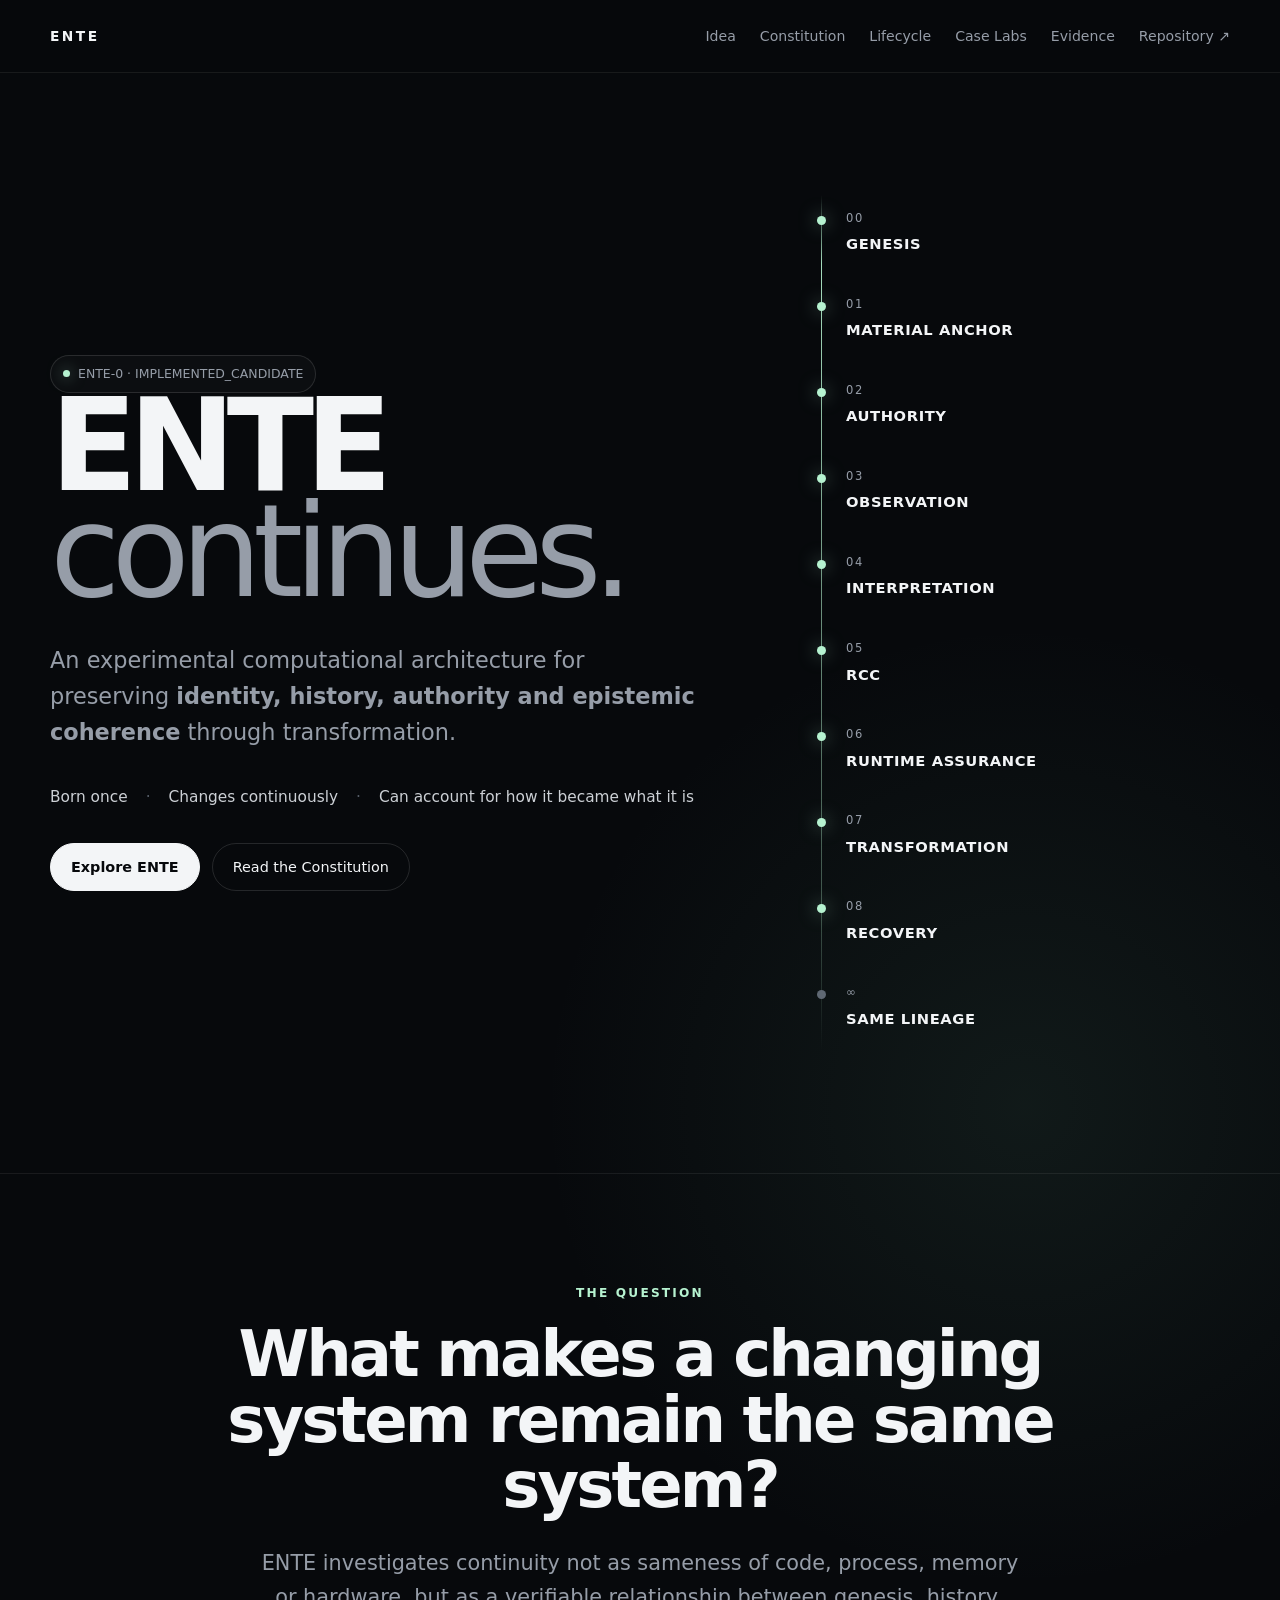
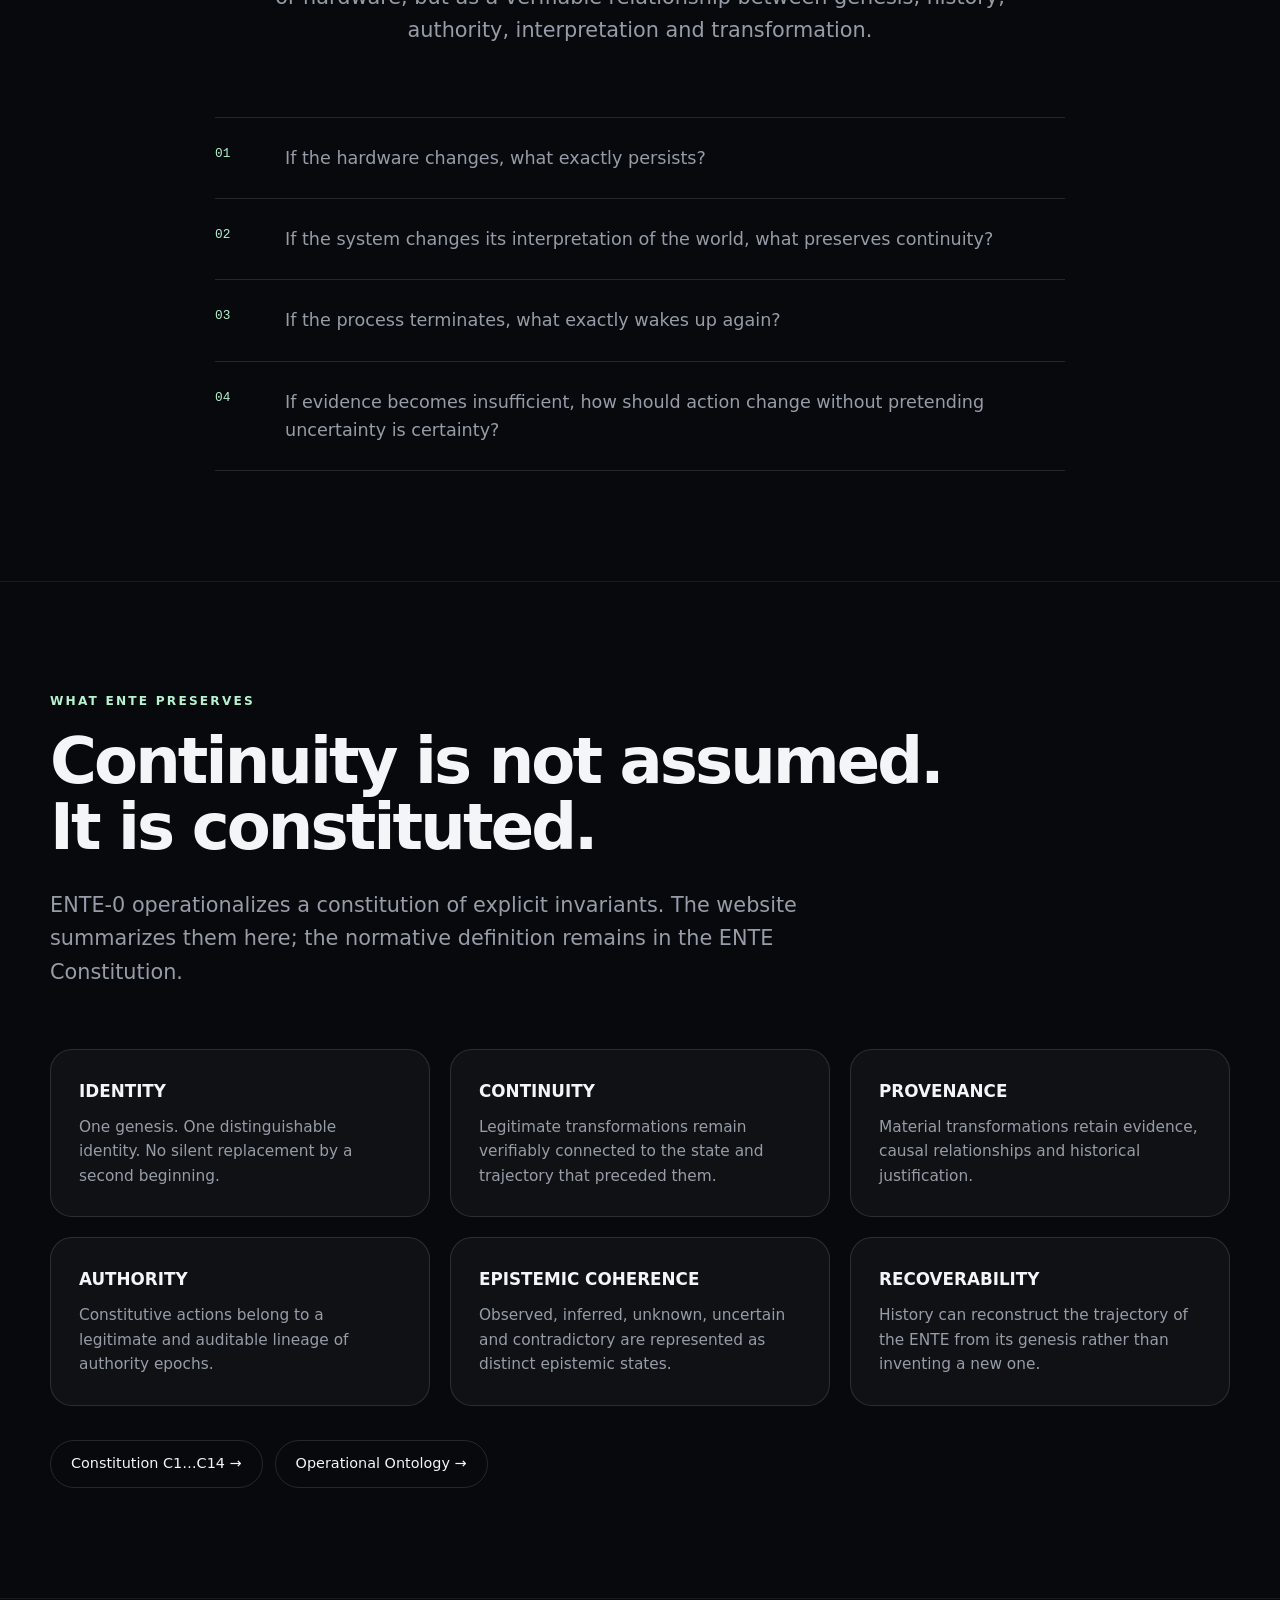
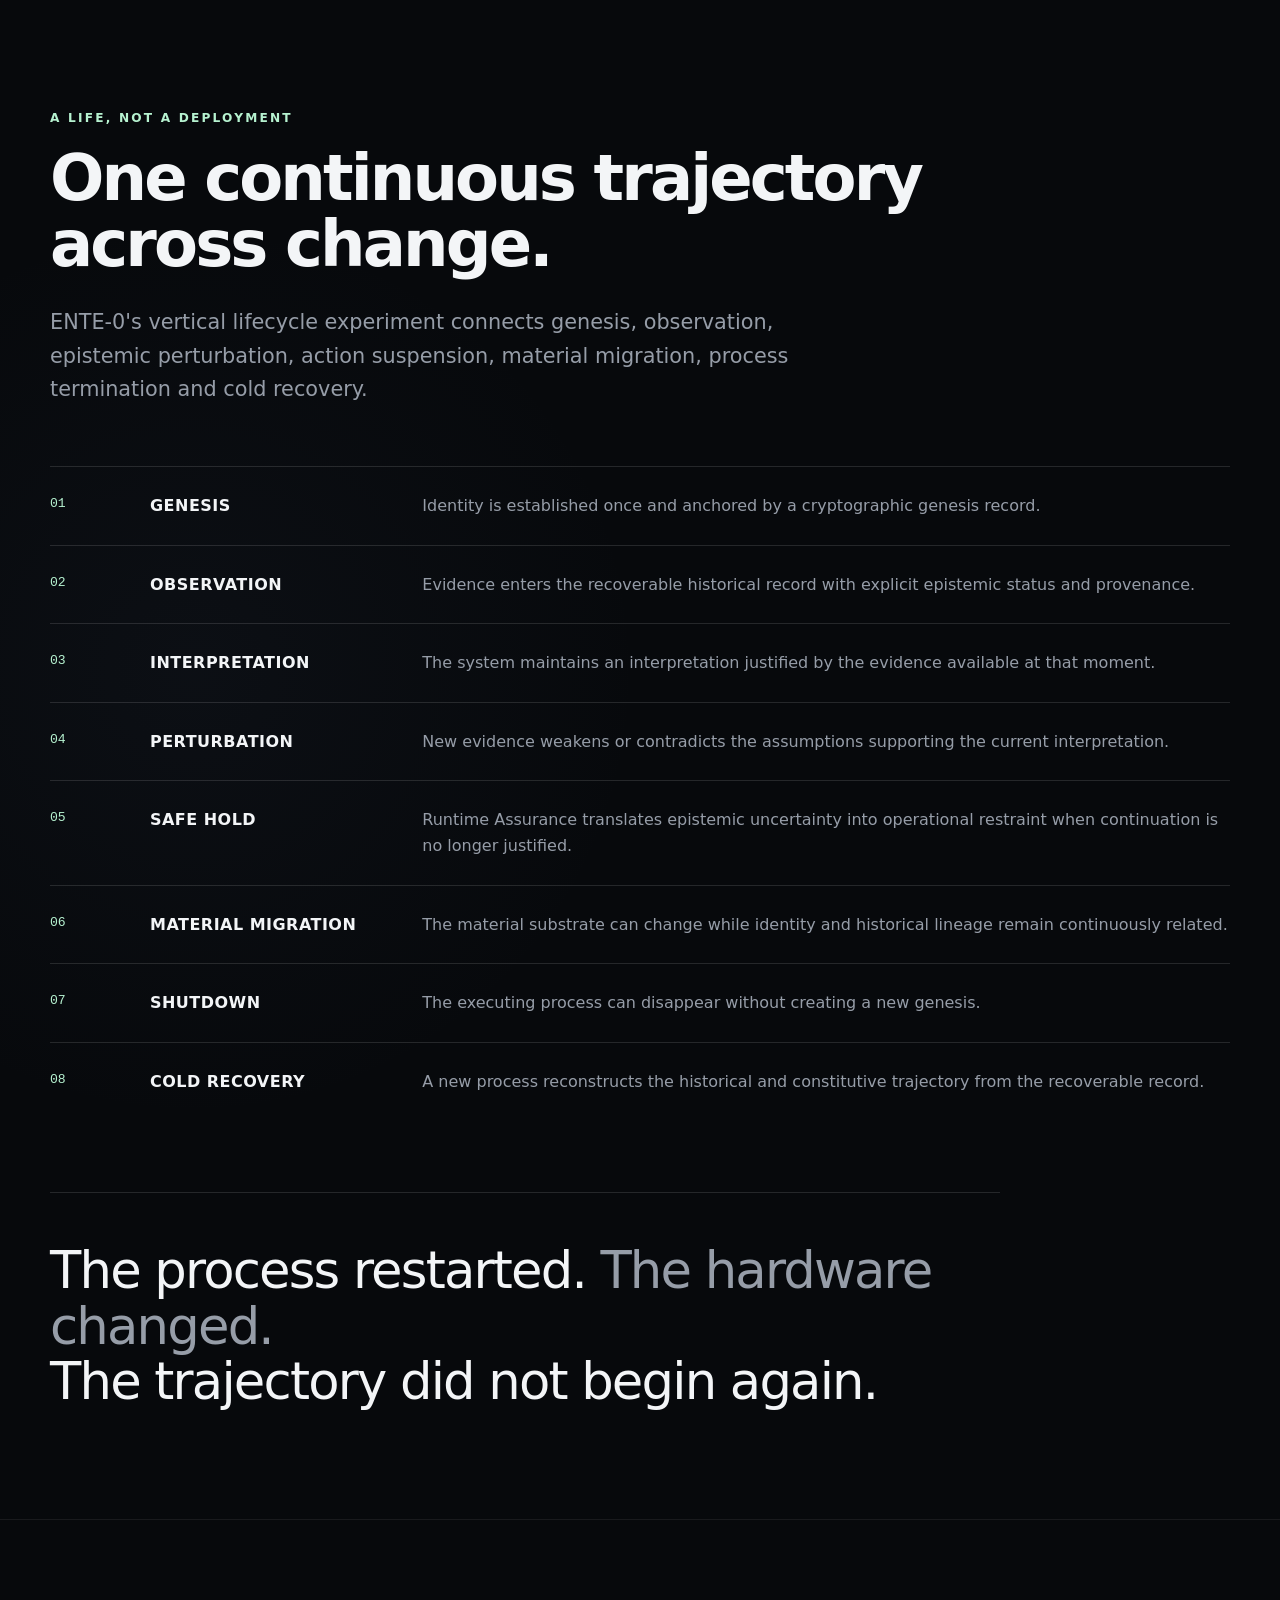
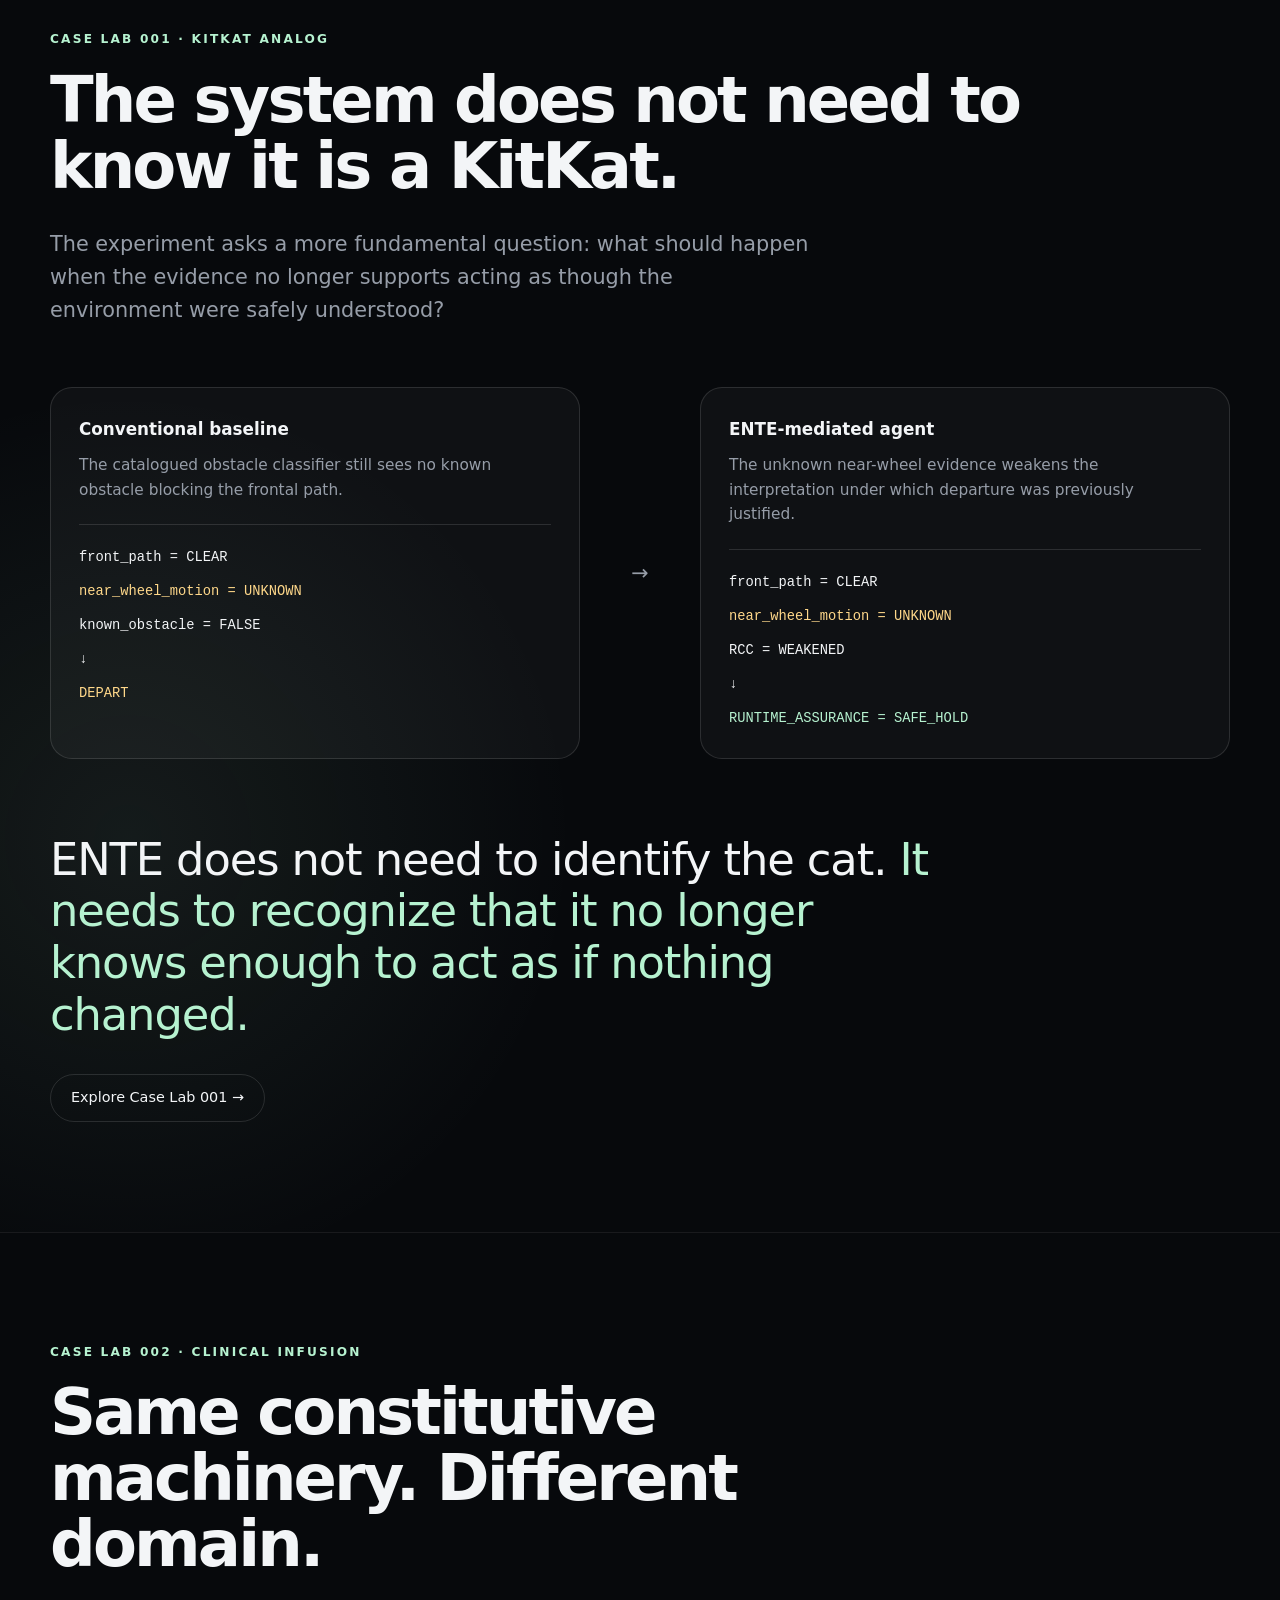
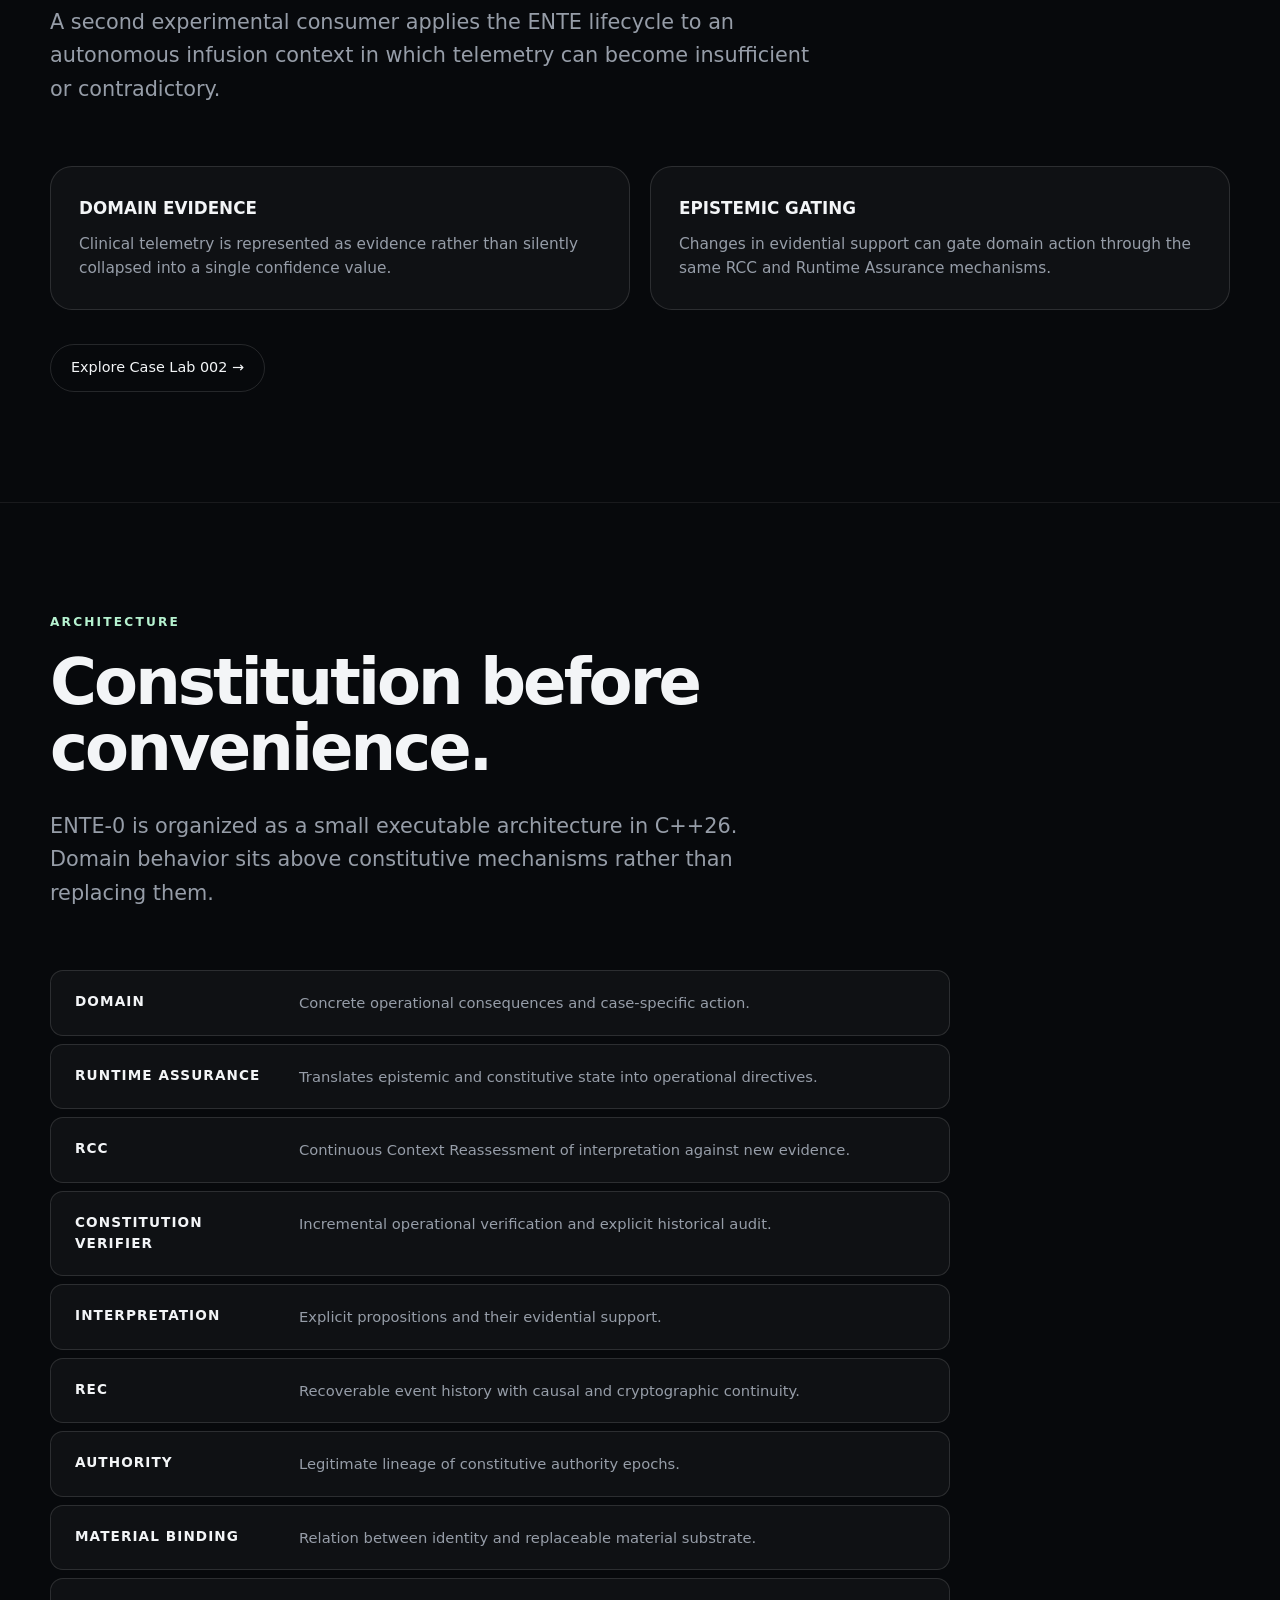
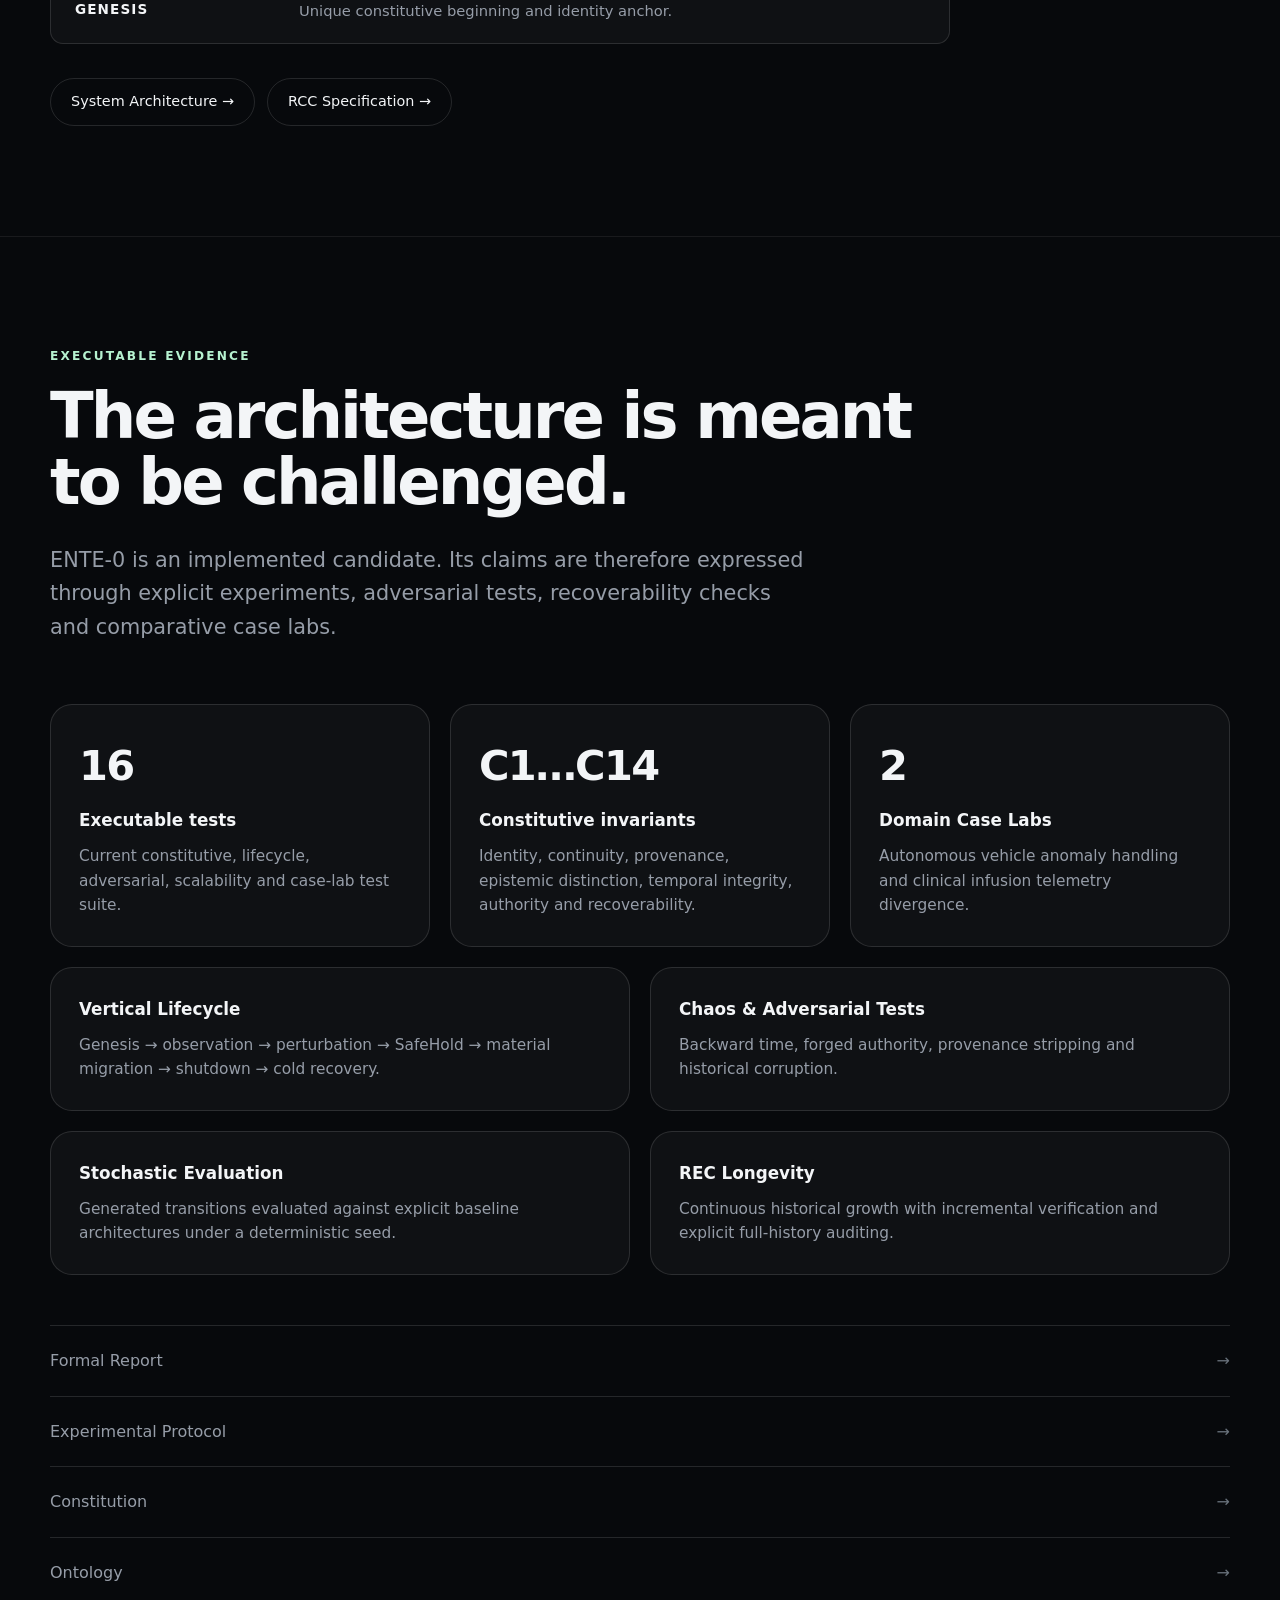
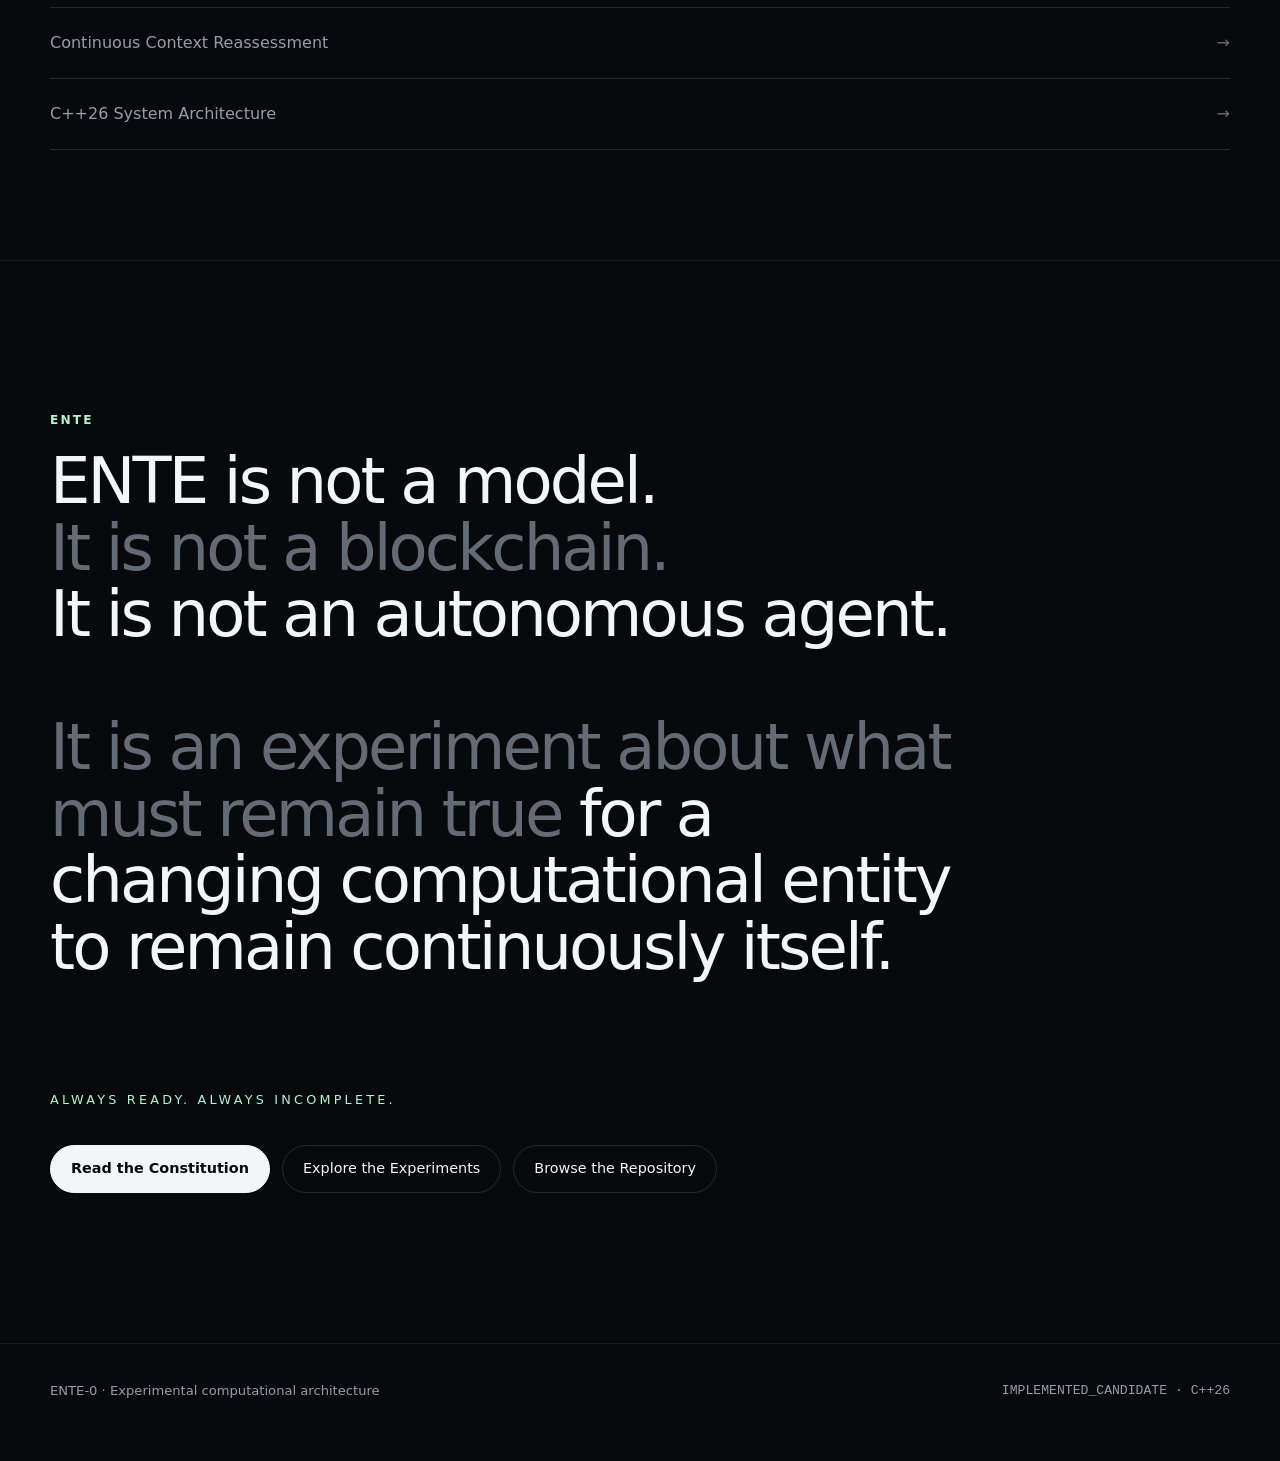
==== docs/index.html @ 8bdd41a6 "docs: add project website page for GitHub Pages deployment in docs/index.html" ====
<!doctype html>
<html lang="en">
<head>
  <meta charset="utf-8" />
  <meta name="viewport" content="width=device-width, initial-scale=1" />

  <title>ENTE — Continuity Through Transformation</title>

  <meta
    name="description"
    content="ENTE is an experimental computational architecture for preserving identity, history, authority and epistemic coherence through change."
  />

  <style>
    :root {
      --bg: #07090c;
      --bg-soft: #0d1117;
      --panel: rgba(255,255,255,.035);
      --panel-strong: rgba(255,255,255,.055);

      --text: #f3f5f7;
      --muted: #969da8;
      --line: rgba(255,255,255,.12);
      --line-soft: rgba(255,255,255,.07);

      --accent: #b6f2d0;
      --accent-soft: rgba(182,242,208,.12);
      --warning: #ffd88a;

      --max: 1180px;
      --radius: 22px;
    }

    * {
      box-sizing: border-box;
    }

    html {
      scroll-behavior: smooth;
    }

    body {
      margin: 0;
      color: var(--text);
      background:
        radial-gradient(circle at 80% 10%, rgba(87, 145, 120, .12), transparent 30rem),
        radial-gradient(circle at 15% 35%, rgba(70, 87, 120, .08), transparent 28rem),
        var(--bg);
      font-family:
        Inter,
        ui-sans-serif,
        system-ui,
        -apple-system,
        BlinkMacSystemFont,
        "Segoe UI",
        sans-serif;
      line-height: 1.6;
    }

    a {
      color: inherit;
      text-decoration: none;
    }

    code,
    .mono {
      font-family:
        "SFMono-Regular",
        Consolas,
        "Liberation Mono",
        monospace;
    }

    .shell {
      width: min(calc(100% - 40px), var(--max));
      margin-inline: auto;
    }

    /* ---------------------------------------------------------
       Navigation
       --------------------------------------------------------- */

    nav {
      position: sticky;
      top: 0;
      z-index: 100;
      backdrop-filter: blur(18px);
      background: rgba(7,9,12,.72);
      border-bottom: 1px solid var(--line-soft);
    }

    .nav-inner {
      min-height: 72px;
      display: flex;
      align-items: center;
      justify-content: space-between;
      gap: 24px;
    }

    .brand {
      font-weight: 800;
      letter-spacing: .18em;
      font-size: .86rem;
    }

    .nav-links {
      display: flex;
      align-items: center;
      gap: 24px;
      font-size: .88rem;
      color: var(--muted);
    }

    .nav-links a:hover {
      color: var(--text);
    }

    /* ---------------------------------------------------------
       Shared
       --------------------------------------------------------- */

    section {
      padding: 110px 0;
      border-bottom: 1px solid var(--line-soft);
    }

    .eyebrow {
      font-size: .76rem;
      letter-spacing: .18em;
      text-transform: uppercase;
      color: var(--accent);
      margin-bottom: 18px;
      font-weight: 700;
    }

    h1,
    h2,
    h3,
    p {
      margin-top: 0;
    }

    h2 {
      max-width: 900px;
      font-size: clamp(2rem, 5vw, 4.6rem);
      line-height: 1.03;
      letter-spacing: -.045em;
      margin-bottom: 28px;
    }

    .lead {
      max-width: 760px;
      color: var(--muted);
      font-size: clamp(1.05rem, 2vw, 1.3rem);
    }

    .grid {
      display: grid;
      gap: 20px;
    }

    .grid-2 {
      grid-template-columns: repeat(2, minmax(0, 1fr));
    }

    .grid-3 {
      grid-template-columns: repeat(3, minmax(0, 1fr));
    }

    .card {
      background: var(--panel);
      border: 1px solid var(--line);
      border-radius: var(--radius);
      padding: 28px;
      transition:
        transform .22s ease,
        background .22s ease,
        border-color .22s ease;
    }

    .card:hover {
      transform: translateY(-3px);
      background: var(--panel-strong);
      border-color: rgba(182,242,208,.24);
    }

    .card h3 {
      margin-bottom: 10px;
      font-size: 1.05rem;
    }

    .card p {
      margin-bottom: 0;
      color: var(--muted);
      font-size: .96rem;
    }

    .tag {
      display: inline-flex;
      align-items: center;
      gap: 8px;
      border: 1px solid var(--line);
      background: rgba(255,255,255,.025);
      border-radius: 999px;
      padding: 8px 12px;
      color: var(--muted);
      font-size: .78rem;
    }

    .tag::before {
      content: "";
      width: 7px;
      height: 7px;
      border-radius: 50%;
      background: var(--accent);
      box-shadow: 0 0 15px rgba(182,242,208,.6);
    }

    .button-row {
      display: flex;
      flex-wrap: wrap;
      gap: 12px;
      margin-top: 34px;
    }

    .button {
      display: inline-flex;
      align-items: center;
      justify-content: center;
      min-height: 48px;
      padding: 0 20px;
      border-radius: 999px;
      border: 1px solid var(--line);
      font-size: .9rem;
      transition: .2s ease;
    }

    .button.primary {
      background: var(--text);
      color: var(--bg);
      border-color: var(--text);
      font-weight: 700;
    }

    .button:hover {
      transform: translateY(-2px);
      border-color: rgba(182,242,208,.5);
    }

    /* ---------------------------------------------------------
       Hero
       --------------------------------------------------------- */

    .hero {
      min-height: calc(100vh - 72px);
      display: flex;
      align-items: center;
      padding: 90px 0;
      position: relative;
      overflow: hidden;
    }

    .hero-grid {
      display: grid;
      grid-template-columns: minmax(0, 1.2fr) minmax(310px, .8fr);
      gap: 80px;
      align-items: center;
    }

    .hero h1 {
      font-size: clamp(4rem, 10vw, 8rem);
      line-height: .83;
      letter-spacing: -.07em;
      margin-bottom: 38px;
    }

    .hero h1 span {
      display: block;
    }

    .hero h1 .sub {
      color: var(--muted);
      font-weight: 400;
    }

    .hero-copy {
      max-width: 720px;
      color: var(--muted);
      font-size: clamp(1.1rem, 2vw, 1.4rem);
    }

    .hero-manifesto {
      margin-top: 34px;
      display: flex;
      flex-wrap: wrap;
      gap: 9px 18px;
      color: #ccd0d5;
      font-size: .96rem;
    }

    .hero-manifesto span + span::before {
      content: "·";
      margin-right: 18px;
      color: #555d68;
    }

    /* ---------------------------------------------------------
       Lineage visual
       --------------------------------------------------------- */

    .lineage {
      position: relative;
      padding: 30px 20px 30px 56px;
      min-height: 500px;
    }

    .lineage::before {
      content: "";
      position: absolute;
      left: 31px;
      top: 32px;
      bottom: 32px;
      width: 1px;
      background:
        linear-gradient(
          to bottom,
          transparent,
          rgba(182,242,208,.9) 8%,
          rgba(182,242,208,.28) 85%,
          transparent
        );
    }

    .node {
      position: relative;
      padding: 16px 0 22px;
    }

    .node::before {
      content: "";
      position: absolute;
      width: 9px;
      height: 9px;
      border-radius: 50%;
      left: -29px;
      top: 23px;
      background: var(--accent);
      box-shadow: 0 0 18px rgba(182,242,208,.55);
    }

    .node small {
      display: block;
      color: var(--muted);
      font-size: .72rem;
      letter-spacing: .15em;
      margin-bottom: 4px;
    }

    .node strong {
      font-size: .92rem;
      letter-spacing: .04em;
    }

    .node.dim::before {
      background: #5f6873;
      box-shadow: none;
    }

    /* ---------------------------------------------------------
       Core question
       --------------------------------------------------------- */

    .question {
      text-align: center;
    }

    .question h2 {
      margin-inline: auto;
      max-width: 980px;
    }

    .questions {
      max-width: 850px;
      margin: 70px auto 0;
      display: grid;
      gap: 0;
      text-align: left;
      border-top: 1px solid var(--line);
    }

    .question-row {
      padding: 26px 0;
      display: grid;
      grid-template-columns: 50px 1fr;
      gap: 20px;
      border-bottom: 1px solid var(--line);
      color: var(--muted);
      font-size: 1.1rem;
    }

    .question-row .number {
      color: var(--accent);
      font-family: monospace;
      font-size: .8rem;
    }

    /* ---------------------------------------------------------
       Life
       --------------------------------------------------------- */

    .life {
      margin-top: 60px;
      position: relative;
    }

    .life-item {
      display: grid;
      grid-template-columns: 70px minmax(170px, .3fr) 1fr;
      gap: 30px;
      padding: 26px 0;
      border-top: 1px solid var(--line);
      align-items: start;
    }

    .life-number {
      color: var(--accent);
      font-family: monospace;
      font-size: .82rem;
    }

    .life-name {
      font-weight: 750;
      letter-spacing: .03em;
    }

    .life-description {
      color: var(--muted);
    }

    .statement {
      margin-top: 72px;
      padding-top: 50px;
      border-top: 1px solid var(--line);
      font-size: clamp(1.7rem, 4vw, 3.6rem);
      line-height: 1.08;
      letter-spacing: -.035em;
      max-width: 950px;
    }

    .statement .muted {
      color: var(--muted);
    }

    /* ---------------------------------------------------------
       KitKat
       --------------------------------------------------------- */

    .kitkat {
      background:
        radial-gradient(circle at 10% 70%, rgba(182,242,208,.08), transparent 28rem);
    }

    .kitkat h2 {
      max-width: 1050px;
    }

    .compare {
      margin-top: 60px;
      display: grid;
      grid-template-columns: 1fr 80px 1fr;
      gap: 20px;
      align-items: stretch;
    }

    .compare-arrow {
      align-self: center;
      text-align: center;
      color: var(--muted);
      font-size: 1.3rem;
    }

    .trace {
      margin-top: 22px;
      padding-top: 22px;
      border-top: 1px solid var(--line);
      display: grid;
      gap: 12px;
      font-family: monospace;
      font-size: .86rem;
    }

    .trace .good {
      color: var(--accent);
    }

    .trace .warn {
      color: var(--warning);
    }

    .kitkat-quote {
      margin: 75px 0 0;
      max-width: 900px;
      font-size: clamp(1.5rem, 3.5vw, 3rem);
      line-height: 1.15;
      letter-spacing: -.025em;
    }

    .kitkat-quote span {
      color: var(--accent);
    }

    /* ---------------------------------------------------------
       Architecture
       --------------------------------------------------------- */

    .architecture {
      margin-top: 60px;
      display: grid;
      gap: 8px;
      max-width: 900px;
    }

    .layer {
      display: grid;
      grid-template-columns: 200px 1fr;
      gap: 24px;
      padding: 20px 24px;
      border: 1px solid var(--line);
      background: var(--panel);
      border-radius: 13px;
    }

    .layer strong {
      font-size: .85rem;
      letter-spacing: .08em;
    }

    .layer span {
      color: var(--muted);
      font-size: .92rem;
    }

    /* ---------------------------------------------------------
       Evidence
       --------------------------------------------------------- */

    .evidence-number {
      font-size: 2.6rem;
      letter-spacing: -.04em;
      margin-bottom: 8px;
      font-weight: 650;
    }

    .doc-list {
      margin-top: 50px;
      border-top: 1px solid var(--line);
    }

    .doc-link {
      padding: 22px 0;
      border-bottom: 1px solid var(--line);
      display: flex;
      justify-content: space-between;
      gap: 25px;
      color: var(--muted);
    }

    .doc-link:hover {
      color: var(--text);
    }

    .doc-link span:last-child {
      color: #68717b;
    }

    /* ---------------------------------------------------------
       Manifesto
       --------------------------------------------------------- */

    .manifesto {
      padding: 150px 0;
    }

    .manifesto-copy {
      max-width: 920px;
      font-size: clamp(2rem, 5vw, 4.8rem);
      line-height: 1.04;
      letter-spacing: -.045em;
    }

    .manifesto-copy .muted {
      color: #646b75;
    }

    .motto {
      margin-top: 110px;
      color: var(--accent);
      font-size: .8rem;
      text-transform: uppercase;
      letter-spacing: .25em;
    }

    footer {
      padding: 36px 0 60px;
      color: var(--muted);
      font-size: .82rem;
    }

    .footer-inner {
      display: flex;
      justify-content: space-between;
      gap: 30px;
      flex-wrap: wrap;
    }

    /* ---------------------------------------------------------
       Reveal
       --------------------------------------------------------- */

    .reveal {
      opacity: 0;
      transform: translateY(14px);
      transition:
        opacity .7s ease,
        transform .7s ease;
    }

    .reveal.visible {
      opacity: 1;
      transform: none;
    }

    /* ---------------------------------------------------------
       Responsive
       --------------------------------------------------------- */

    @media (max-width: 900px) {
      .hero {
        min-height: auto;
      }

      .hero-grid,
      .grid-3,
      .grid-2 {
        grid-template-columns: 1fr;
      }

      .lineage {
        min-height: auto;
        margin-top: 20px;
      }

      .compare {
        grid-template-columns: 1fr;
      }

      .compare-arrow {
        transform: rotate(90deg);
        padding: 6px;
      }

      .life-item {
        grid-template-columns: 50px 1fr;
      }

      .life-description {
        grid-column: 2;
      }

      .layer {
        grid-template-columns: 1fr;
        gap: 6px;
      }
    }

    @media (max-width: 700px) {
      .nav-links a:not(.keep-mobile) {
        display: none;
      }

      section {
        padding: 80px 0;
      }

      .hero {
        padding-top: 70px;
      }

      .hero h1 {
        font-size: clamp(4rem, 22vw, 7rem);
      }

      .question-row {
        grid-template-columns: 34px 1fr;
      }
    }
  </style>
</head>

<body>

  <!-- =======================================================
       NAVIGATION
       ======================================================= -->

  <nav>
    <div class="shell nav-inner">
      <a href="#top" class="brand">ENTE</a>

      <div class="nav-links">
        <a href="#idea">Idea</a>
        <a href="#constitution">Constitution</a>
        <a href="#life">Lifecycle</a>
        <a href="#caselab">Case Labs</a>
        <a href="#evidence">Evidence</a>

        <a class="keep-mobile" href="https://github.com/jpereiratrindade/Ente">Repository ↗</a>
      </div>
    </div>
  </nav>


  <main id="top">

    <!-- =====================================================
         HERO
         ===================================================== -->

    <section class="hero">
      <div class="shell hero-grid">

        <div>
          <div class="tag reveal">
            ENTE-0 · IMPLEMENTED_CANDIDATE
          </div>

          <h1 class="reveal">
            <span>ENTE</span>
            <span class="sub">continues.</span>
          </h1>

          <p class="hero-copy reveal">
            An experimental computational architecture for preserving
            <strong>identity, history, authority and epistemic coherence</strong>
            through transformation.
          </p>

          <div class="hero-manifesto reveal">
            <span>Born once</span>
            <span>Changes continuously</span>
            <span>Can account for how it became what it is</span>
          </div>

          <div class="button-row reveal">
            <a class="button primary" href="#idea">
              Explore ENTE
            </a>

            <a class="button" href="ENTE-CONSTITUTION-001-v0.6.0.md">
              Read the Constitution
            </a>
          </div>
        </div>

        <div class="lineage reveal" aria-label="ENTE lifecycle">
          <div class="node">
            <small>00</small>
            <strong>GENESIS</strong>
          </div>

          <div class="node">
            <small>01</small>
            <strong>MATERIAL ANCHOR</strong>
          </div>

          <div class="node">
            <small>02</small>
            <strong>AUTHORITY</strong>
          </div>

          <div class="node">
            <small>03</small>
            <strong>OBSERVATION</strong>
          </div>

          <div class="node">
            <small>04</small>
            <strong>INTERPRETATION</strong>
          </div>

          <div class="node">
            <small>05</small>
            <strong>RCC</strong>
          </div>

          <div class="node">
            <small>06</small>
            <strong>RUNTIME ASSURANCE</strong>
          </div>

          <div class="node">
            <small>07</small>
            <strong>TRANSFORMATION</strong>
          </div>

          <div class="node">
            <small>08</small>
            <strong>RECOVERY</strong>
          </div>

          <div class="node dim">
            <small>∞</small>
            <strong>SAME LINEAGE</strong>
          </div>
        </div>

      </div>
    </section>


    <!-- =====================================================
         CENTRAL QUESTION
         ===================================================== -->

    <section id="idea" class="question">
      <div class="shell">

        <div class="eyebrow reveal">The question</div>

        <h2 class="reveal">
          What makes a changing system remain the same system?
        </h2>

        <p class="lead reveal" style="margin-inline:auto">
          ENTE investigates continuity not as sameness of code, process,
          memory or hardware, but as a verifiable relationship between
          genesis, history, authority, interpretation and transformation.
        </p>

        <div class="questions">

          <div class="question-row reveal">
            <div class="number">01</div>
            <div>
              If the hardware changes, what exactly persists?
            </div>
          </div>

          <div class="question-row reveal">
            <div class="number">02</div>
            <div>
              If the system changes its interpretation of the world,
              what preserves continuity?
            </div>
          </div>

          <div class="question-row reveal">
            <div class="number">03</div>
            <div>
              If the process terminates, what exactly wakes up again?
            </div>
          </div>

          <div class="question-row reveal">
            <div class="number">04</div>
            <div>
              If evidence becomes insufficient, how should action change
              without pretending uncertainty is certainty?
            </div>
          </div>

        </div>

      </div>
    </section>


    <!-- =====================================================
         CONSTITUTION
         ===================================================== -->

    <section id="constitution">
      <div class="shell">

        <div class="eyebrow reveal">What ENTE preserves</div>

        <h2 class="reveal">
          Continuity is not assumed.
          It is constituted.
        </h2>

        <p class="lead reveal">
          ENTE-0 operationalizes a constitution of explicit invariants.
          The website summarizes them here; the normative definition
          remains in the ENTE Constitution.
        </p>

        <div class="grid grid-3" style="margin-top:60px">

          <div class="card reveal">
            <h3>IDENTITY</h3>
            <p>
              One genesis. One distinguishable identity.
              No silent replacement by a second beginning.
            </p>
          </div>

          <div class="card reveal">
            <h3>CONTINUITY</h3>
            <p>
              Legitimate transformations remain verifiably connected
              to the state and trajectory that preceded them.
            </p>
          </div>

          <div class="card reveal">
            <h3>PROVENANCE</h3>
            <p>
              Material transformations retain evidence,
              causal relationships and historical justification.
            </p>
          </div>

          <div class="card reveal">
            <h3>AUTHORITY</h3>
            <p>
              Constitutive actions belong to a legitimate and
              auditable lineage of authority epochs.
            </p>
          </div>

          <div class="card reveal">
            <h3>EPISTEMIC COHERENCE</h3>
            <p>
              Observed, inferred, unknown, uncertain and contradictory
              are represented as distinct epistemic states.
            </p>
          </div>

          <div class="card reveal">
            <h3>RECOVERABILITY</h3>
            <p>
              History can reconstruct the trajectory of the ENTE
              from its genesis rather than inventing a new one.
            </p>
          </div>

        </div>

        <div class="button-row reveal">
          <a class="button" href="ENTE-CONSTITUTION-001-v0.6.0.md">
            Constitution C1…C14 →
          </a>

          <a class="button" href="ENTE-ONTOLOGY-001-v0.1.0.md">
            Operational Ontology →
          </a>
        </div>

      </div>
    </section>


    <!-- =====================================================
         LIFE
         ===================================================== -->

    <section id="life">
      <div class="shell">

        <div class="eyebrow reveal">A life, not a deployment</div>

        <h2 class="reveal">
          One continuous trajectory across change.
        </h2>

        <p class="lead reveal">
          ENTE-0's vertical lifecycle experiment connects genesis,
          observation, epistemic perturbation, action suspension,
          material migration, process termination and cold recovery.
        </p>

        <div class="life">

          <div class="life-item reveal">
            <div class="life-number">01</div>
            <div class="life-name">GENESIS</div>
            <div class="life-description">
              Identity is established once and anchored by a cryptographic
              genesis record.
            </div>
          </div>

          <div class="life-item reveal">
            <div class="life-number">02</div>
            <div class="life-name">OBSERVATION</div>
            <div class="life-description">
              Evidence enters the recoverable historical record with
              explicit epistemic status and provenance.
            </div>
          </div>

          <div class="life-item reveal">
            <div class="life-number">03</div>
            <div class="life-name">INTERPRETATION</div>
            <div class="life-description">
              The system maintains an interpretation justified by
              the evidence available at that moment.
            </div>
          </div>

          <div class="life-item reveal">
            <div class="life-number">04</div>
            <div class="life-name">PERTURBATION</div>
            <div class="life-description">
              New evidence weakens or contradicts the assumptions
              supporting the current interpretation.
            </div>
          </div>

          <div class="life-item reveal">
            <div class="life-number">05</div>
            <div class="life-name">SAFE HOLD</div>
            <div class="life-description">
              Runtime Assurance translates epistemic uncertainty into
              operational restraint when continuation is no longer justified.
            </div>
          </div>

          <div class="life-item reveal">
            <div class="life-number">06</div>
            <div class="life-name">MATERIAL MIGRATION</div>
            <div class="life-description">
              The material substrate can change while identity and
              historical lineage remain continuously related.
            </div>
          </div>

          <div class="life-item reveal">
            <div class="life-number">07</div>
            <div class="life-name">SHUTDOWN</div>
            <div class="life-description">
              The executing process can disappear without creating
              a new genesis.
            </div>
          </div>

          <div class="life-item reveal">
            <div class="life-number">08</div>
            <div class="life-name">COLD RECOVERY</div>
            <div class="life-description">
              A new process reconstructs the historical and constitutive
              trajectory from the recoverable record.
            </div>
          </div>

        </div>

        <div class="statement reveal">
          The process restarted.
          <span class="muted">The hardware changed.</span><br />
          The trajectory did not begin again.
        </div>

      </div>
    </section>


    <!-- =====================================================
         KITKAT
         ===================================================== -->

    <section id="caselab" class="kitkat">
      <div class="shell">

        <div class="eyebrow reveal">Case Lab 001 · KitKat analog</div>

        <h2 class="reveal">
          The system does not need to know it is a KitKat.
        </h2>

        <p class="lead reveal">
          The experiment asks a more fundamental question:
          what should happen when the evidence no longer supports
          acting as though the environment were safely understood?
        </p>

        <div class="compare">

          <div class="card reveal">
            <h3>Conventional baseline</h3>

            <p>
              The catalogued obstacle classifier still sees no known
              obstacle blocking the frontal path.
            </p>

            <div class="trace">
              <div>front_path = CLEAR</div>
              <div class="warn">near_wheel_motion = UNKNOWN</div>
              <div>known_obstacle = FALSE</div>
              <div>↓</div>
              <div class="warn">DEPART</div>
            </div>
          </div>

          <div class="compare-arrow reveal">→</div>

          <div class="card reveal">
            <h3>ENTE-mediated agent</h3>

            <p>
              The unknown near-wheel evidence weakens the interpretation
              under which departure was previously justified.
            </p>

            <div class="trace">
              <div>front_path = CLEAR</div>
              <div class="warn">near_wheel_motion = UNKNOWN</div>
              <div>RCC = WEAKENED</div>
              <div>↓</div>
              <div class="good">RUNTIME_ASSURANCE = SAFE_HOLD</div>
            </div>
          </div>

        </div>

        <p class="kitkat-quote reveal">
          ENTE does not need to identify the cat.
          <span>
            It needs to recognize that it no longer knows enough
            to act as if nothing changed.
          </span>
        </p>

        <div class="button-row reveal">
          <a class="button" href="ENTE-CASELAB-001-v0.1.0.md">
            Explore Case Lab 001 →
          </a>
        </div>

      </div>
    </section>


    <!-- =====================================================
         SECOND DOMAIN
         ===================================================== -->

    <section>
      <div class="shell">

        <div class="eyebrow reveal">Case Lab 002 · Clinical infusion</div>

        <h2 class="reveal">
          Same constitutive machinery.
          Different domain.
        </h2>

        <p class="lead reveal">
          A second experimental consumer applies the ENTE lifecycle
          to an autonomous infusion context in which telemetry can
          become insufficient or contradictory.
        </p>

        <div class="grid grid-2" style="margin-top:60px">

          <div class="card reveal">
            <h3>DOMAIN EVIDENCE</h3>
            <p>
              Clinical telemetry is represented as evidence rather than
              silently collapsed into a single confidence value.
            </p>
          </div>

          <div class="card reveal">
            <h3>EPISTEMIC GATING</h3>
            <p>
              Changes in evidential support can gate domain action through
              the same RCC and Runtime Assurance mechanisms.
            </p>
          </div>

        </div>

        <div class="button-row reveal">
          <a class="button" href="ENTE-CASELAB-002-v0.1.0.md">
            Explore Case Lab 002 →
          </a>
        </div>

      </div>
    </section>


    <!-- =====================================================
         ARCHITECTURE
         ===================================================== -->

    <section id="architecture">
      <div class="shell">

        <div class="eyebrow reveal">Architecture</div>

        <h2 class="reveal">
          Constitution before convenience.
        </h2>

        <p class="lead reveal">
          ENTE-0 is organized as a small executable architecture in C++26.
          Domain behavior sits above constitutive mechanisms rather than
          replacing them.
        </p>

        <div class="architecture">

          <div class="layer reveal">
            <strong>DOMAIN</strong>
            <span>
              Concrete operational consequences and case-specific action.
            </span>
          </div>

          <div class="layer reveal">
            <strong>RUNTIME ASSURANCE</strong>
            <span>
              Translates epistemic and constitutive state into operational directives.
            </span>
          </div>

          <div class="layer reveal">
            <strong>RCC</strong>
            <span>
              Continuous Context Reassessment of interpretation against new evidence.
            </span>
          </div>

          <div class="layer reveal">
            <strong>CONSTITUTION VERIFIER</strong>
            <span>
              Incremental operational verification and explicit historical audit.
            </span>
          </div>

          <div class="layer reveal">
            <strong>INTERPRETATION</strong>
            <span>
              Explicit propositions and their evidential support.
            </span>
          </div>

          <div class="layer reveal">
            <strong>REC</strong>
            <span>
              Recoverable event history with causal and cryptographic continuity.
            </span>
          </div>

          <div class="layer reveal">
            <strong>AUTHORITY</strong>
            <span>
              Legitimate lineage of constitutive authority epochs.
            </span>
          </div>

          <div class="layer reveal">
            <strong>MATERIAL BINDING</strong>
            <span>
              Relation between identity and replaceable material substrate.
            </span>
          </div>

          <div class="layer reveal">
            <strong>GENESIS</strong>
            <span>
              Unique constitutive beginning and identity anchor.
            </span>
          </div>

        </div>

        <div class="button-row reveal">
          <a class="button" href="ENTE-SYSTEM-001-v0.1.0.md">
            System Architecture →
          </a>

          <a class="button" href="ENTE-RCC-001-v0.1.0.md">
            RCC Specification →
          </a>
        </div>

      </div>
    </section>


    <!-- =====================================================
         EXECUTABLE EVIDENCE
         ===================================================== -->

    <section id="evidence">
      <div class="shell">

        <div class="eyebrow reveal">Executable evidence</div>

        <h2 class="reveal">
          The architecture is meant to be challenged.
        </h2>

        <p class="lead reveal">
          ENTE-0 is an implemented candidate.
          Its claims are therefore expressed through explicit experiments,
          adversarial tests, recoverability checks and comparative case labs.
        </p>

        <div class="grid grid-3" style="margin-top:60px">

          <div class="card reveal">
            <div class="evidence-number">16</div>
            <h3>Executable tests</h3>
            <p>
              Current constitutive, lifecycle, adversarial,
              scalability and case-lab test suite.
            </p>
          </div>

          <div class="card reveal">
            <div class="evidence-number">C1…C14</div>
            <h3>Constitutive invariants</h3>
            <p>
              Identity, continuity, provenance, epistemic distinction,
              temporal integrity, authority and recoverability.
            </p>
          </div>

          <div class="card reveal">
            <div class="evidence-number">2</div>
            <h3>Domain Case Labs</h3>
            <p>
              Autonomous vehicle anomaly handling and
              clinical infusion telemetry divergence.
            </p>
          </div>

        </div>

        <div class="grid grid-2" style="margin-top:20px">

          <div class="card reveal">
            <h3>Vertical Lifecycle</h3>
            <p>
              Genesis → observation → perturbation → SafeHold →
              material migration → shutdown → cold recovery.
            </p>
          </div>

          <div class="card reveal">
            <h3>Chaos & Adversarial Tests</h3>
            <p>
              Backward time, forged authority, provenance stripping
              and historical corruption.
            </p>
          </div>

          <div class="card reveal">
            <h3>Stochastic Evaluation</h3>
            <p>
              Generated transitions evaluated against explicit
              baseline architectures under a deterministic seed.
            </p>
          </div>

          <div class="card reveal">
            <h3>REC Longevity</h3>
            <p>
              Continuous historical growth with incremental verification
              and explicit full-history auditing.
            </p>
          </div>

        </div>

        <div class="doc-list">

          <a class="doc-link reveal" href="ENTE-FORMAL-REPORT-v0.1.0.md">
            <span>Formal Report</span>
            <span>→</span>
          </a>

          <a class="doc-link reveal" href="ENTE-EXPERIMENT-001-v0.1.0.md">
            <span>Experimental Protocol</span>
            <span>→</span>
          </a>

          <a class="doc-link reveal" href="ENTE-CONSTITUTION-001-v0.6.0.md">
            <span>Constitution</span>
            <span>→</span>
          </a>

          <a class="doc-link reveal" href="ENTE-ONTOLOGY-001-v0.1.0.md">
            <span>Ontology</span>
            <span>→</span>
          </a>

          <a class="doc-link reveal" href="ENTE-RCC-001-v0.1.0.md">
            <span>Continuous Context Reassessment</span>
            <span>→</span>
          </a>

          <a class="doc-link reveal" href="ENTE-SYSTEM-001-v0.1.0.md">
            <span>C++26 System Architecture</span>
            <span>→</span>
          </a>

        </div>

      </div>
    </section>


    <!-- =====================================================
         MANIFESTO
         ===================================================== -->

    <section class="manifesto">
      <div class="shell">

        <div class="eyebrow reveal">ENTE</div>

        <div class="manifesto-copy reveal">
          ENTE is not a model.<br />
          <span class="muted">It is not a blockchain.</span><br />
          It is not an autonomous agent.<br /><br />

          <span class="muted">
            It is an experiment about what must remain true
          </span>
          for a changing computational entity to remain
          continuously itself.
        </div>

        <div class="motto reveal">
          Always ready. Always incomplete.
        </div>

        <div class="button-row reveal">
          <a class="button primary" href="ENTE-CONSTITUTION-001-v0.6.0.md">
            Read the Constitution
          </a>

          <a class="button" href="ENTE-EXPERIMENT-001-v0.1.0.md">
            Explore the Experiments
          </a>

          <a class="button" href="https://github.com/jpereiratrindade/Ente">
            Browse the Repository
          </a>
        </div>

      </div>
    </section>

  </main>


  <!-- =======================================================
       FOOTER
       ======================================================= -->

  <footer>
    <div class="shell footer-inner">
      <div>
        ENTE-0 · Experimental computational architecture
      </div>

      <div class="mono">
        IMPLEMENTED_CANDIDATE · C++26
      </div>
    </div>
  </footer>


  <!-- =======================================================
       MINIMAL JS: reveal on scroll
       ======================================================= -->

  <script>
    const observer = new IntersectionObserver(
      entries => {
        for (const entry of entries) {
          if (entry.isIntersecting) {
            entry.target.classList.add("visible");
            observer.unobserve(entry.target);
          }
        }
      },
      {
        threshold: 0.08,
        rootMargin: "0px 0px -40px 0px"
      }
    );

    document.querySelectorAll(".reveal").forEach(element => {
      observer.observe(element);
    });
  </script>

</body>
</html>
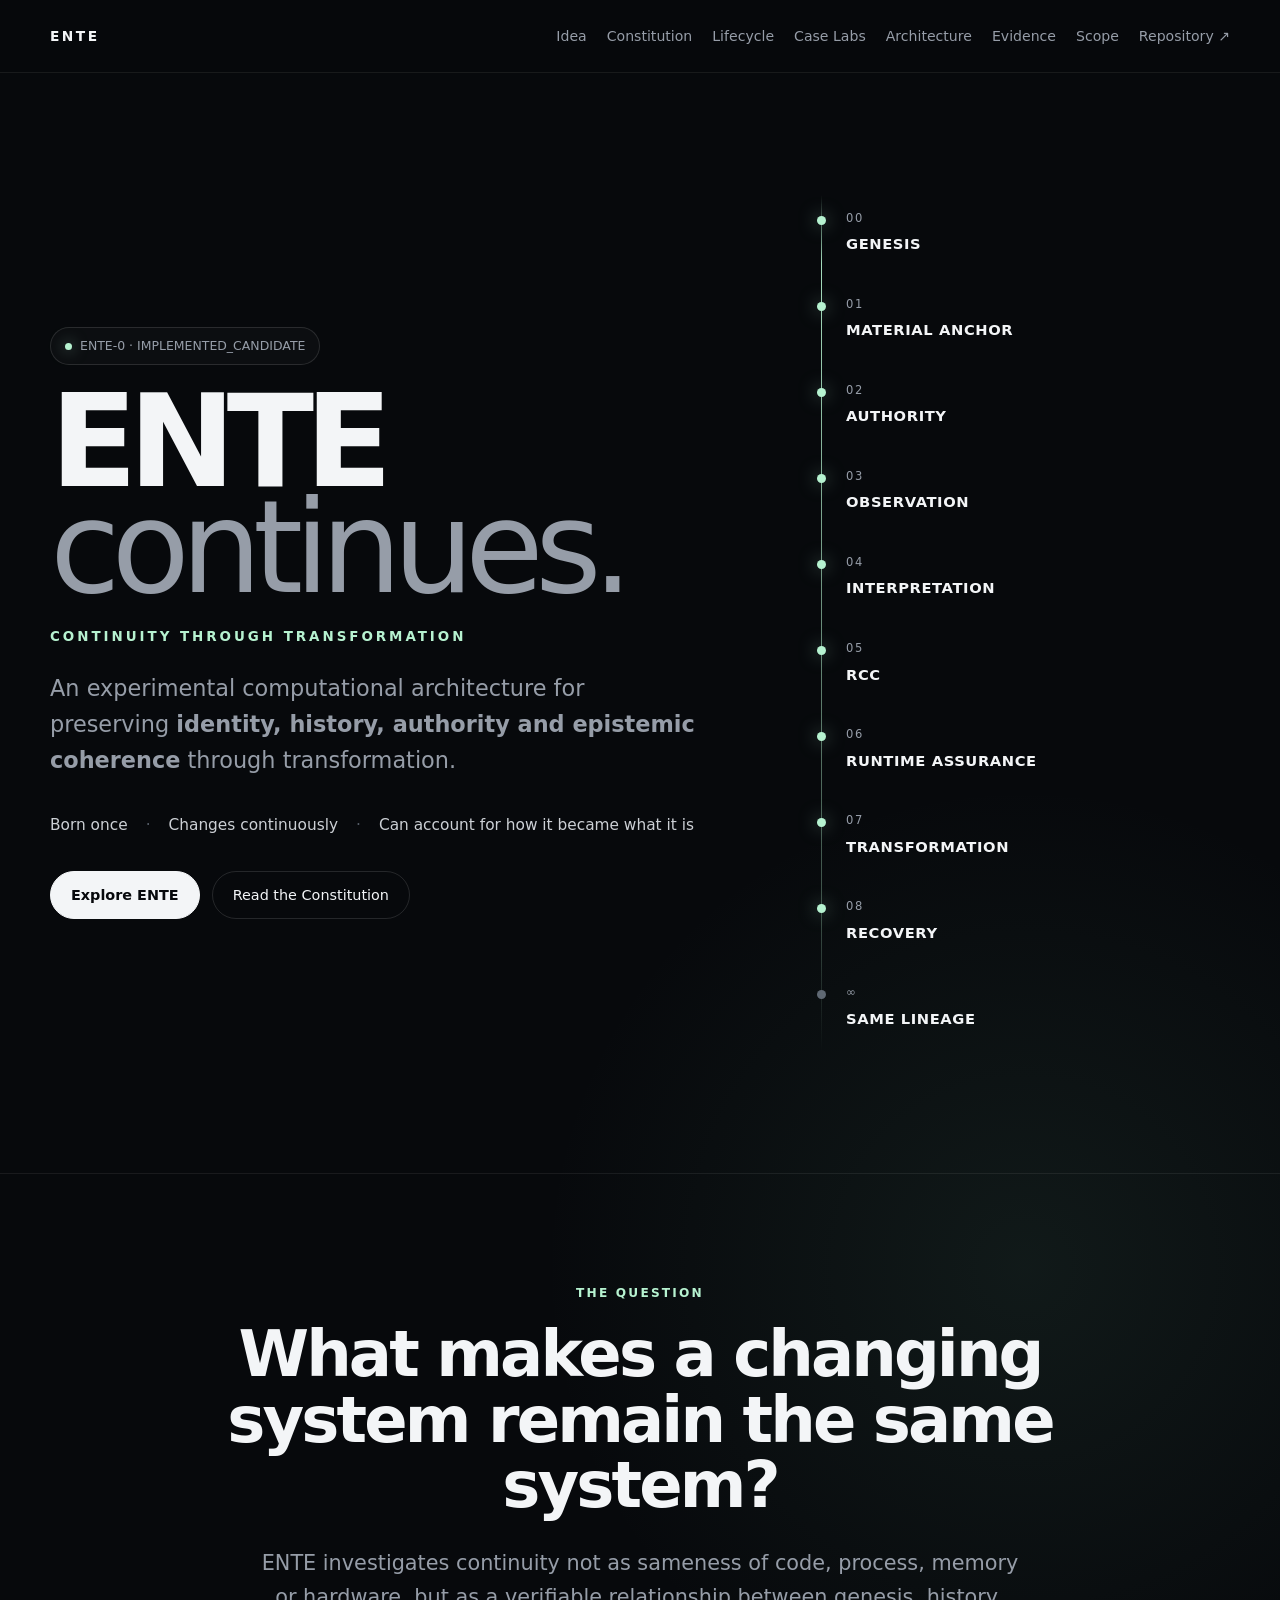
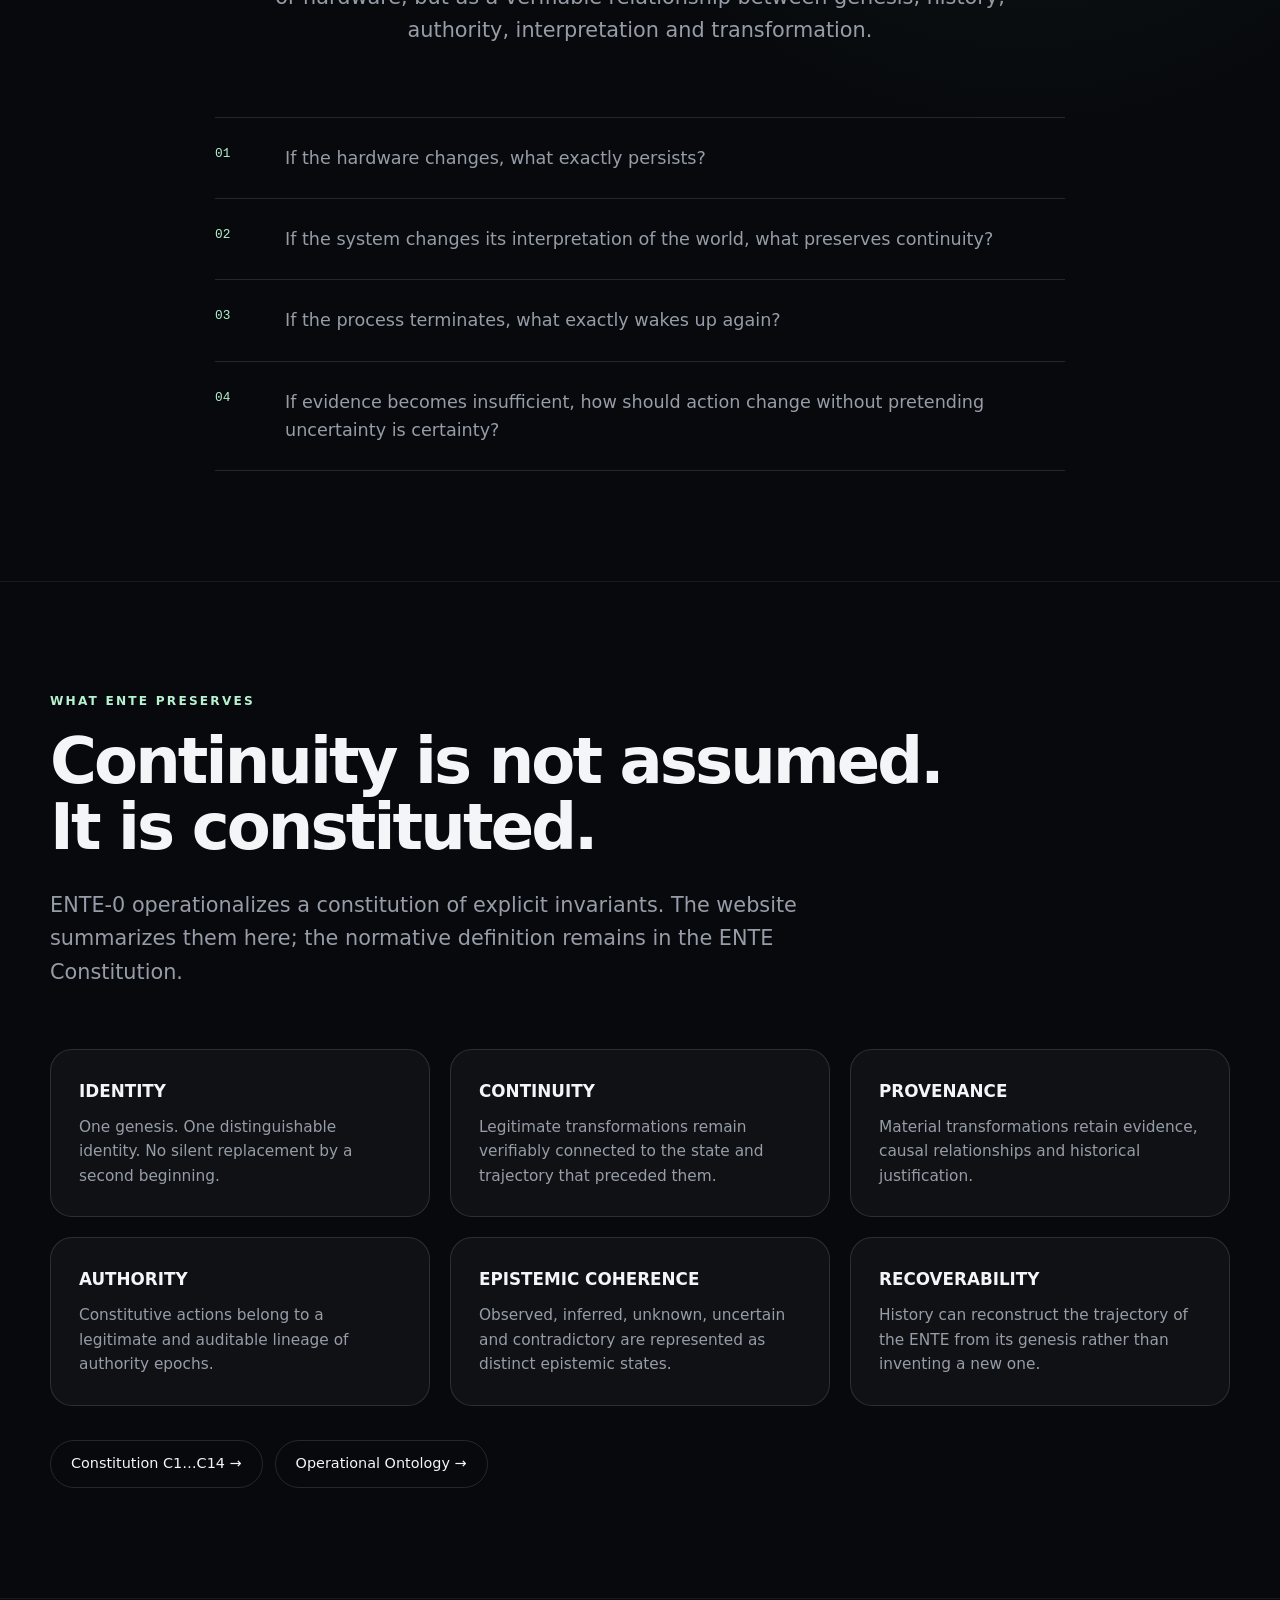
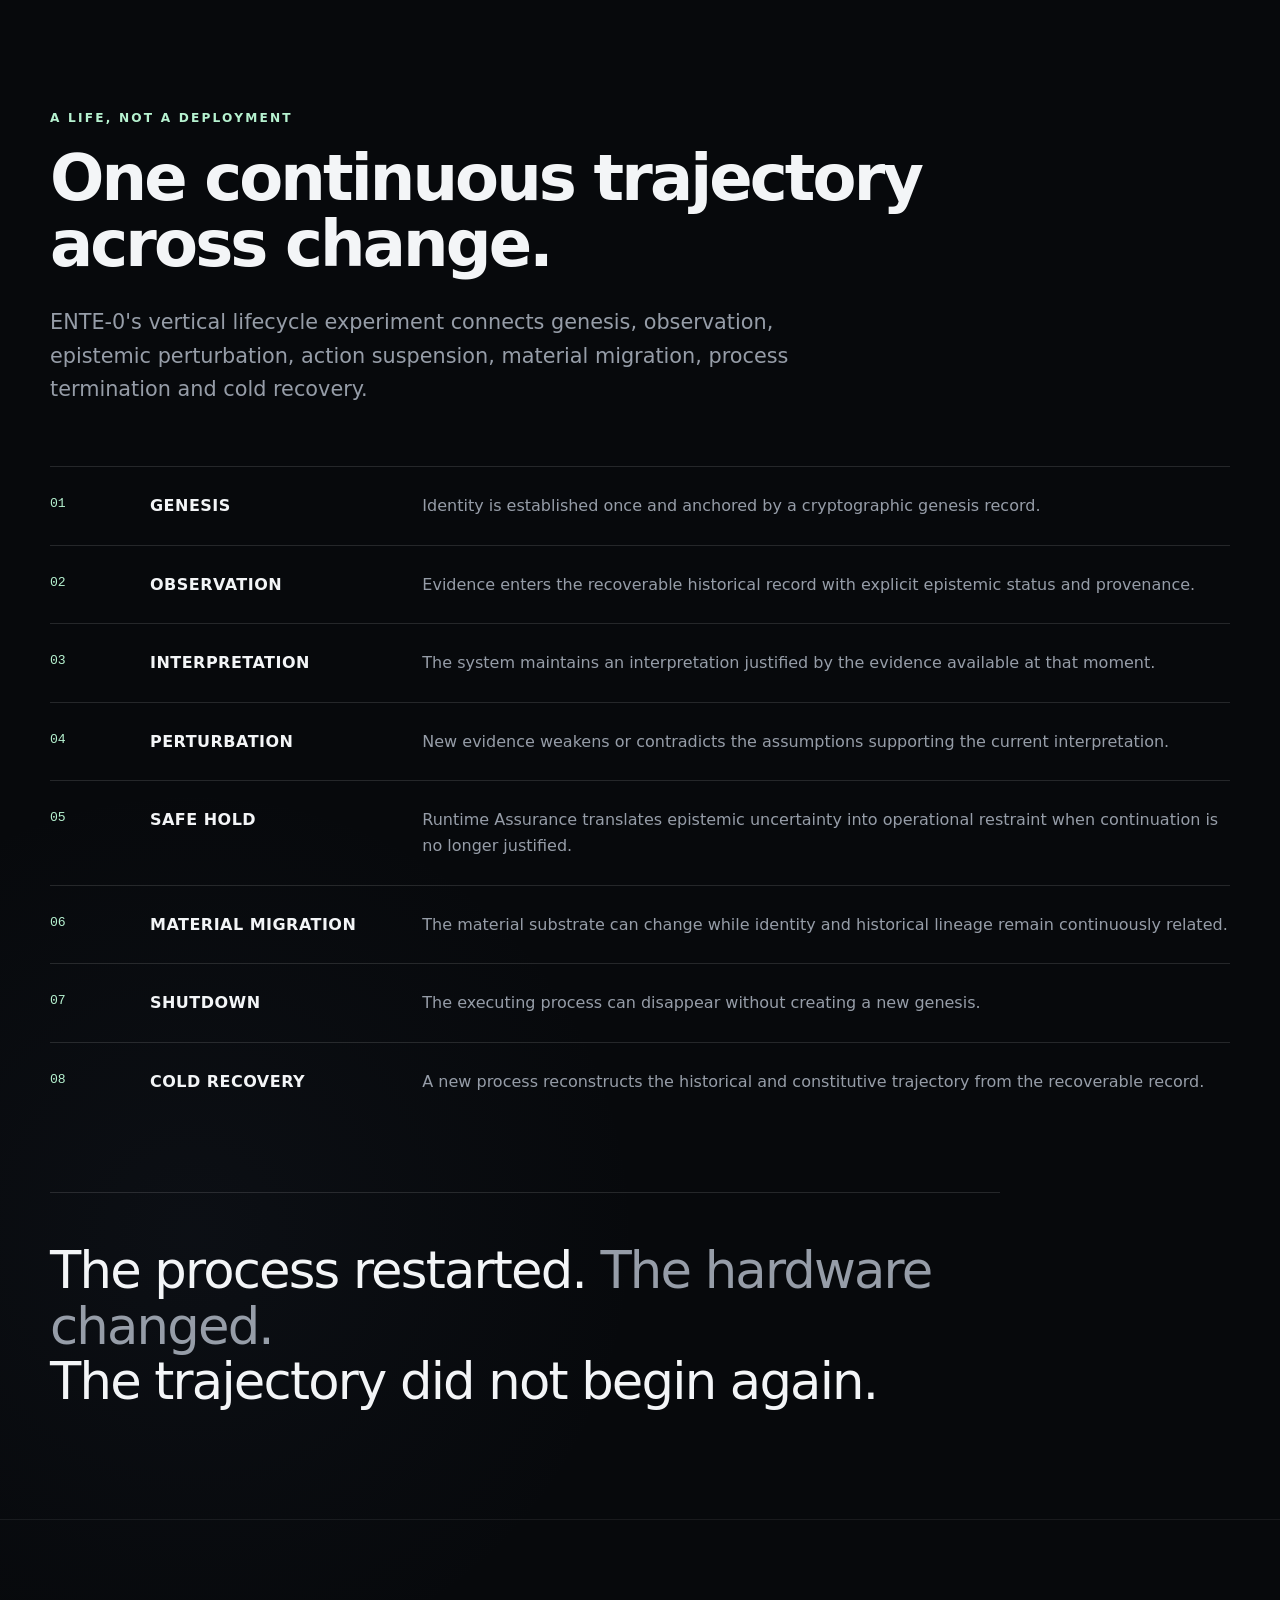
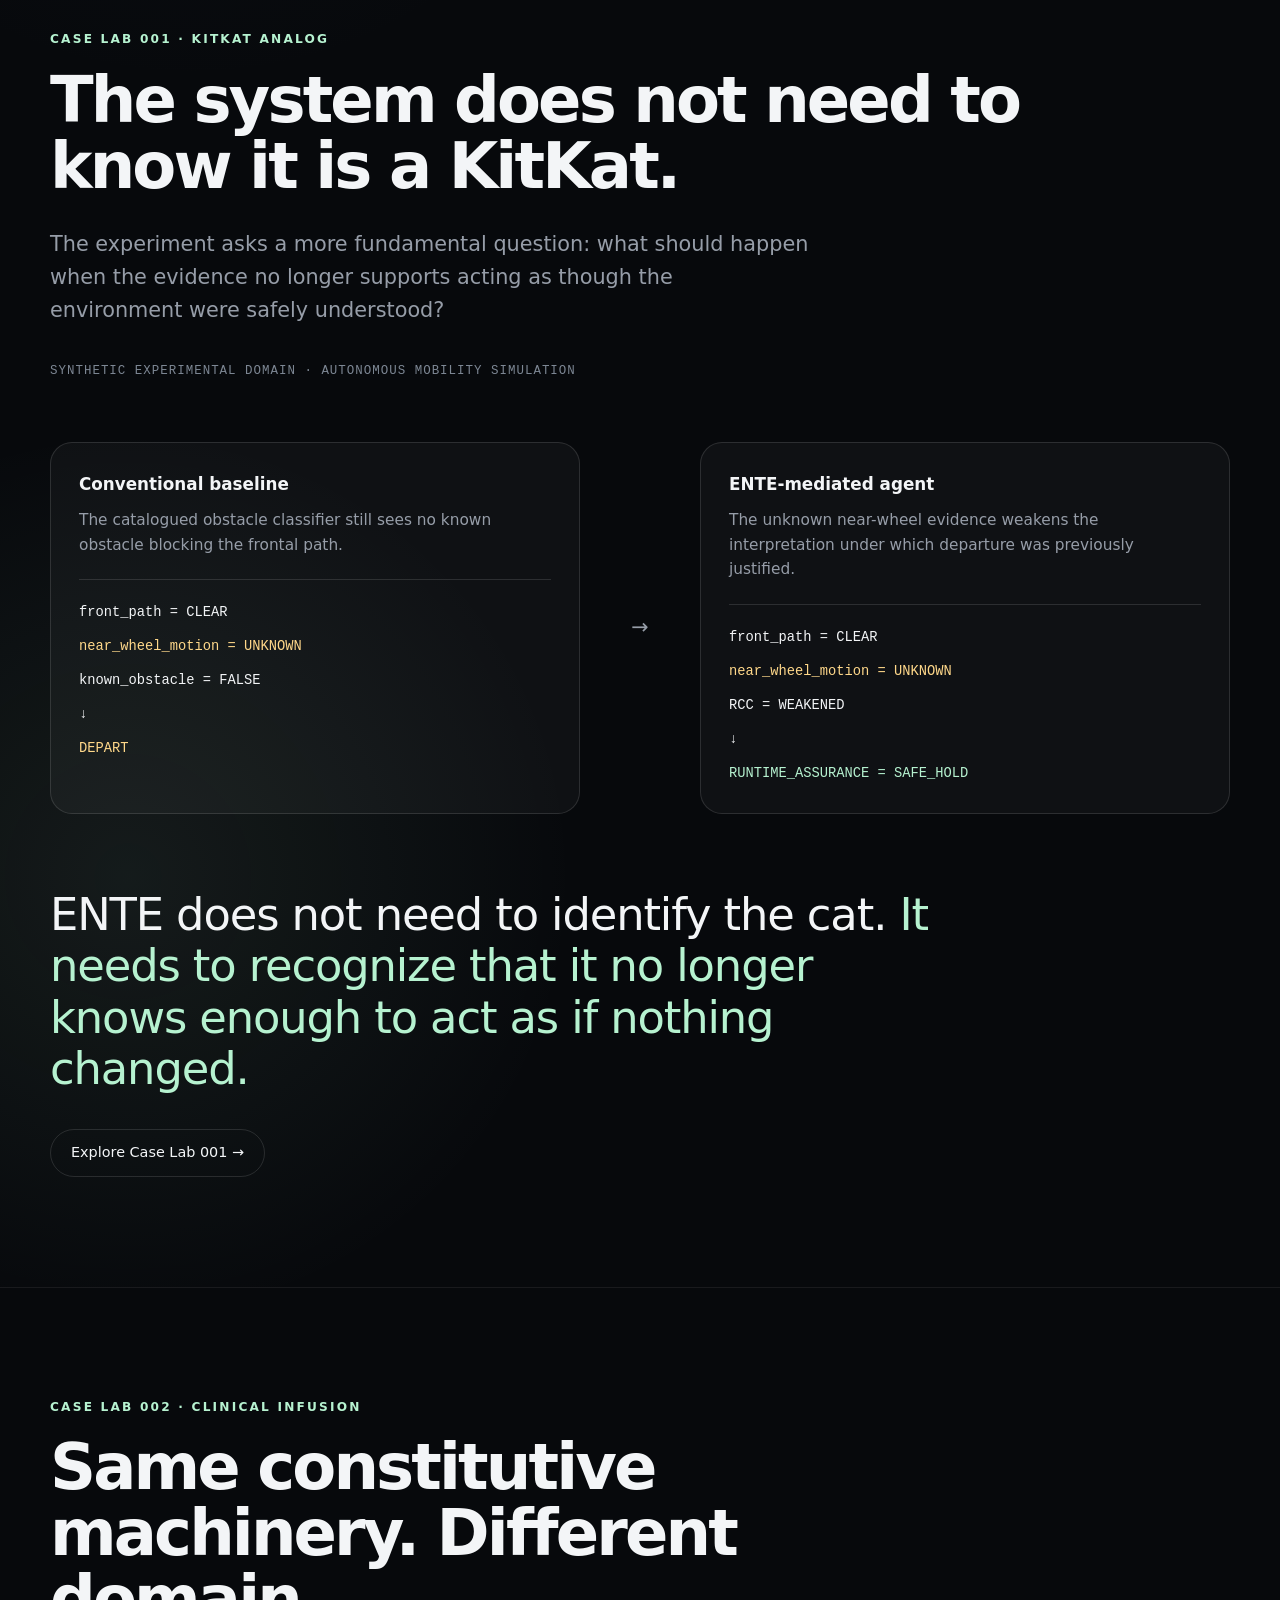
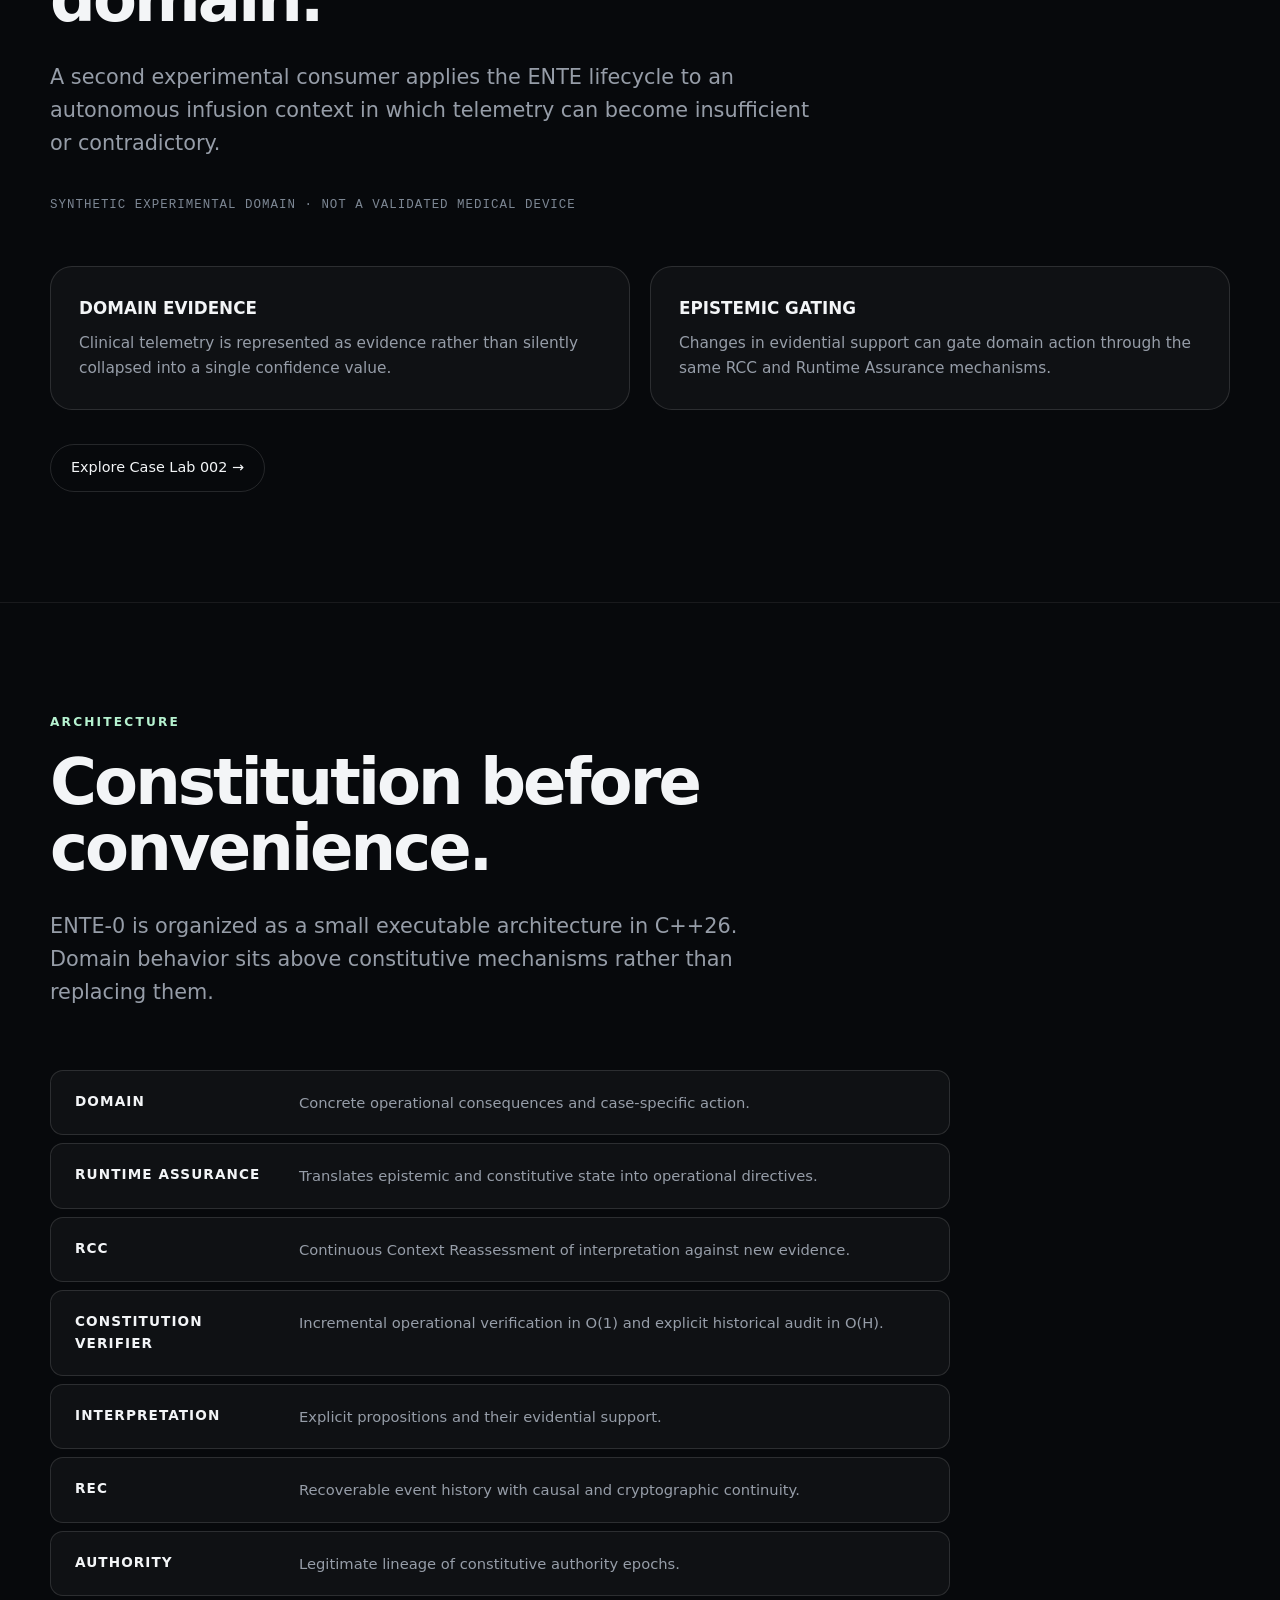
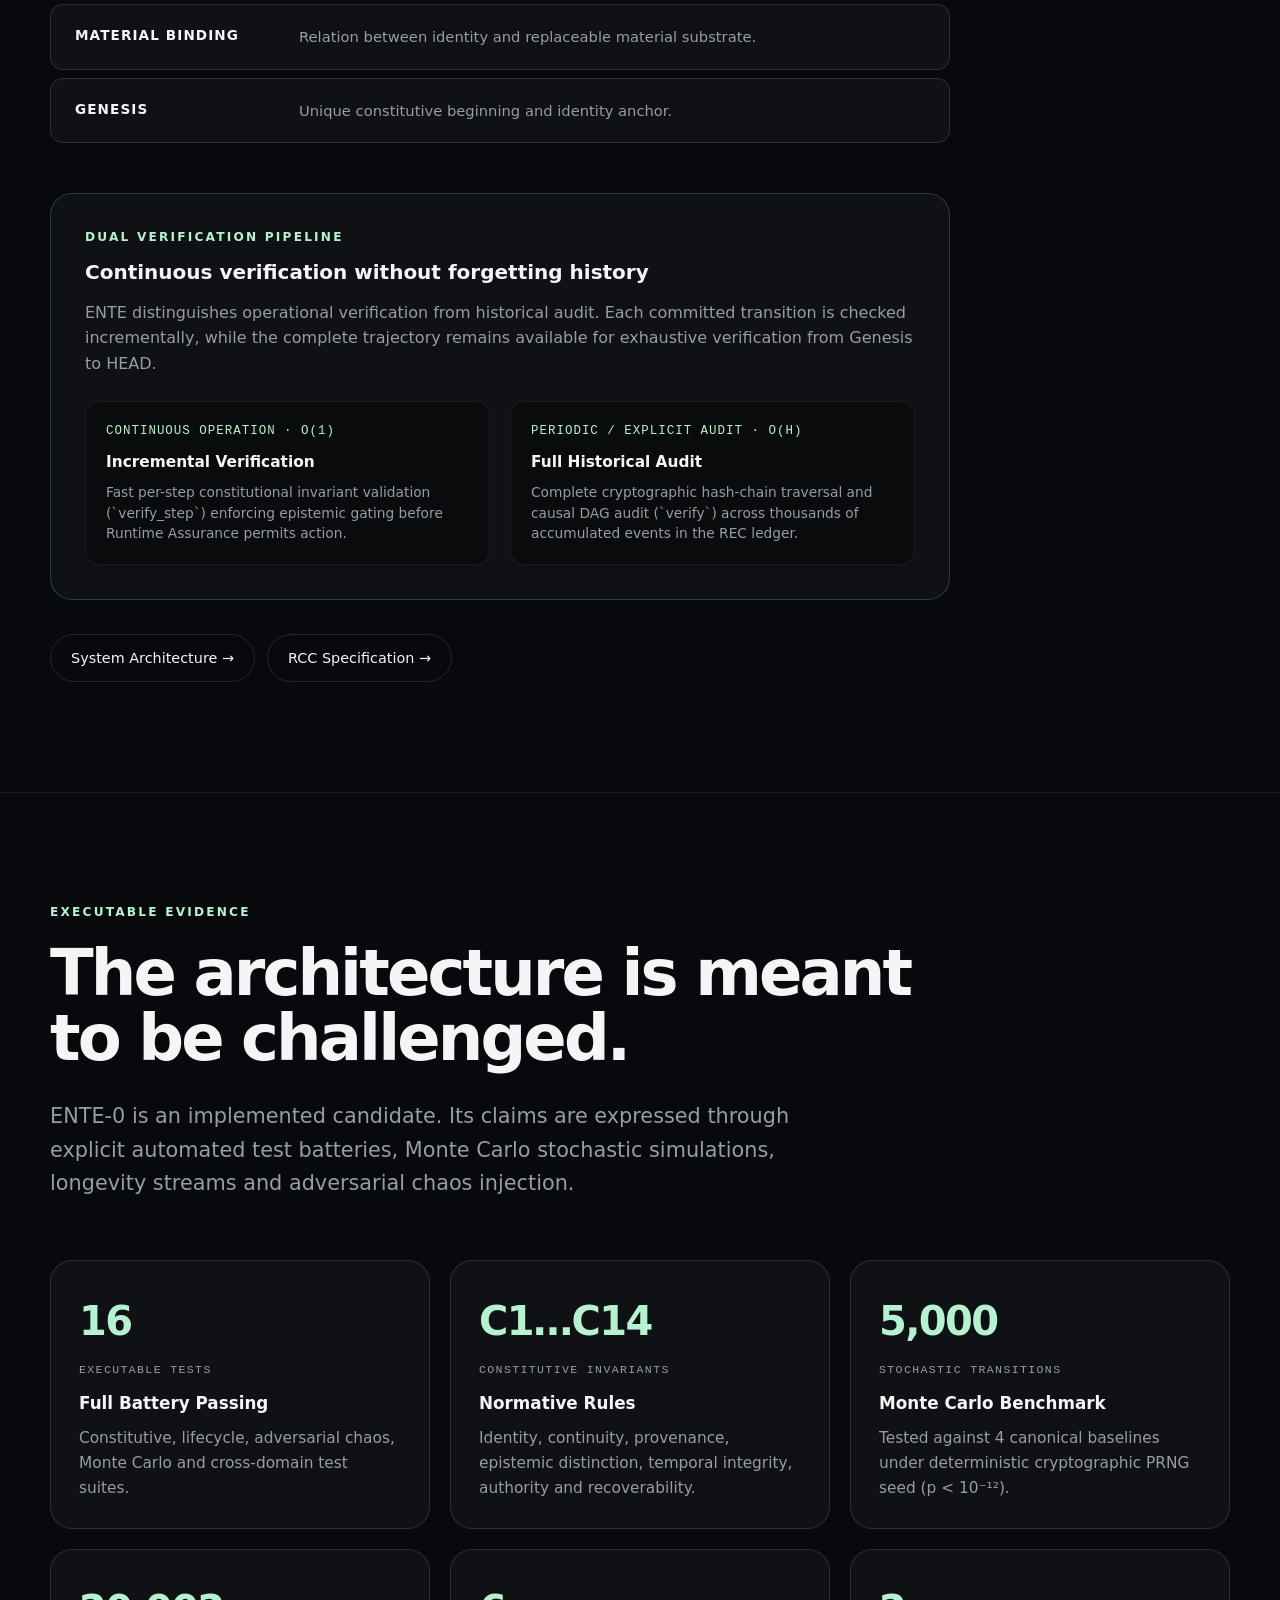
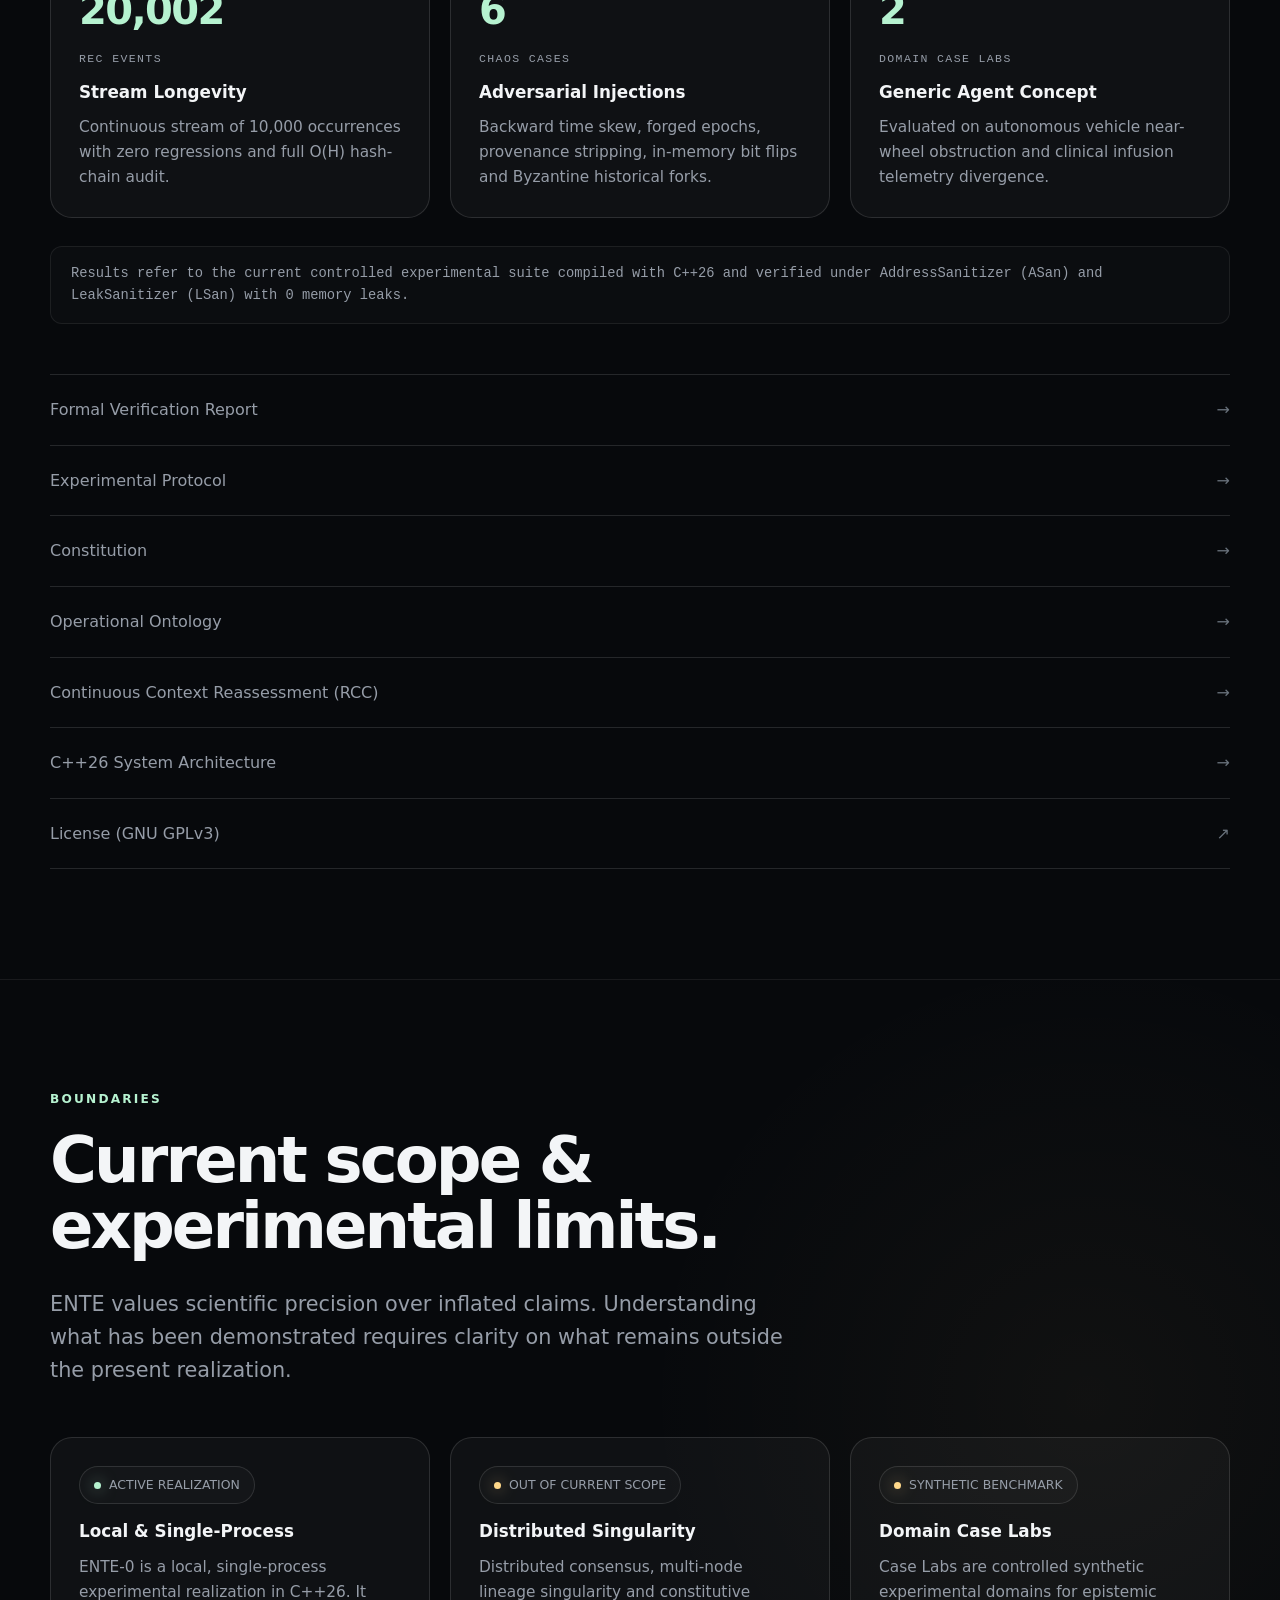
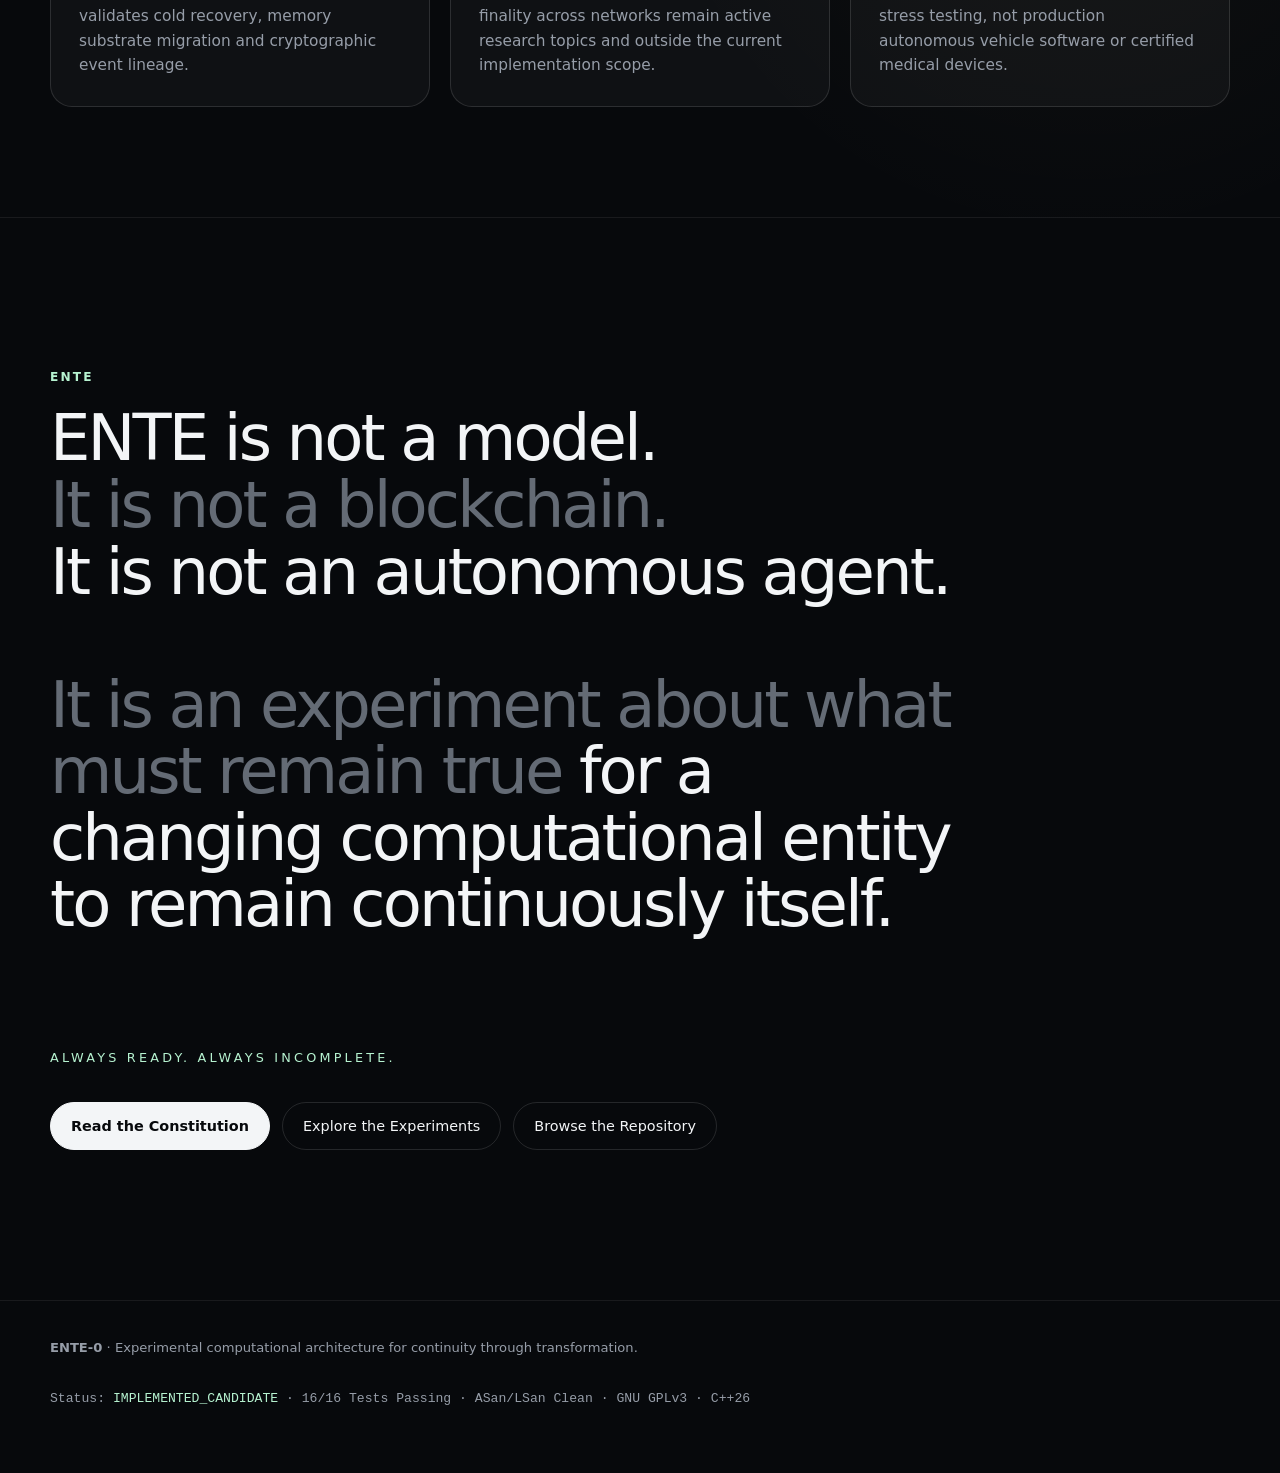
==== commit 56a3c109: "docs: release public page v0.2, add GPLv3 license and refine scientific rigor" ====
--- a/docs/index.html
+++ b/docs/index.html
@@ -10,6 +10,20 @@
     name="description"
     content="ENTE is an experimental computational architecture for preserving identity, history, authority and epistemic coherence through change."
   />
+
+  <!-- Open Graph / Meta -->
+  <meta property="og:type" content="website" />
+  <meta property="og:title" content="ENTE — Continuity Through Transformation" />
+  <meta property="og:description" content="An experimental computational architecture for preserving identity, history, authority and epistemic coherence through transformation." />
+  <meta property="og:url" content="https://jpereiratrindade.github.io/Ente/" />
+  <meta name="twitter:card" content="summary_large_image" />
+  <meta name="twitter:title" content="ENTE — Continuity Through Transformation" />
+  <meta name="twitter:description" content="An experimental computational architecture for preserving identity, history, authority and epistemic coherence through transformation." />
+
+  <!-- Progressive Enhancement: detect JavaScript execution -->
+  <script>
+    document.documentElement.classList.add("js");
+  </script>
 
   <style>
     :root {
@@ -62,6 +76,13 @@
       text-decoration: none;
     }
 
+    a:focus-visible,
+    button:focus-visible,
+    .button:focus-visible {
+      outline: 2px solid var(--accent);
+      outline-offset: 3px;
+    }
+
     code,
     .mono {
       font-family:
@@ -94,7 +115,7 @@
       display: flex;
       align-items: center;
       justify-content: space-between;
-      gap: 24px;
+      gap: 20px;
     }
 
     .brand {
@@ -106,7 +127,7 @@
     .nav-links {
       display: flex;
       align-items: center;
-      gap: 24px;
+      gap: 20px;
       font-size: .88rem;
       color: var(--muted);
     }
@@ -202,7 +223,7 @@
       border: 1px solid var(--line);
       background: rgba(255,255,255,.025);
       border-radius: 999px;
-      padding: 8px 12px;
+      padding: 8px 14px;
       color: var(--muted);
       font-size: .78rem;
     }
@@ -214,6 +235,21 @@
       border-radius: 50%;
       background: var(--accent);
       box-shadow: 0 0 15px rgba(182,242,208,.6);
+    }
+
+    .tag-warning::before {
+      background: var(--warning);
+      box-shadow: 0 0 15px rgba(255,216,138,.6);
+    }
+
+    .lab-scope-note {
+      display: inline-block;
+      margin-top: 14px;
+      font-size: .78rem;
+      letter-spacing: .08em;
+      text-transform: uppercase;
+      color: #7d8794;
+      font-family: monospace;
     }
 
     .button-row {
@@ -271,7 +307,8 @@
       font-size: clamp(4rem, 10vw, 8rem);
       line-height: .83;
       letter-spacing: -.07em;
-      margin-bottom: 38px;
+      margin-top: 24px;
+      margin-bottom: 24px;
     }
 
     .hero h1 span {
@@ -281,6 +318,15 @@
     .hero h1 .sub {
       color: var(--muted);
       font-weight: 400;
+    }
+
+    .hero-signature {
+      font-size: .84rem;
+      letter-spacing: .22em;
+      text-transform: uppercase;
+      color: var(--accent);
+      margin-bottom: 24px;
+      font-weight: 700;
     }
 
     .hero-copy {
@@ -510,7 +556,7 @@
     }
 
     /* ---------------------------------------------------------
-       Architecture
+       Architecture & Verification Flow
        --------------------------------------------------------- */
 
     .architecture {
@@ -540,15 +586,98 @@
       font-size: .92rem;
     }
 
+    .verification-flow {
+      margin-top: 50px;
+      background: var(--panel);
+      border: 1px solid rgba(182,242,208,.2);
+      border-radius: var(--radius);
+      padding: 34px;
+      max-width: 900px;
+    }
+
+    .verification-flow h3 {
+      font-size: 1.25rem;
+      margin-bottom: 12px;
+      color: var(--text);
+    }
+
+    .verification-flow p {
+      color: var(--muted);
+      font-size: 1rem;
+      margin-bottom: 24px;
+    }
+
+    .flow-columns {
+      display: grid;
+      grid-template-columns: 1fr 1fr;
+      gap: 20px;
+    }
+
+    .flow-col {
+      background: rgba(0,0,0,.35);
+      border: 1px solid var(--line-soft);
+      border-radius: 14px;
+      padding: 20px;
+    }
+
+    .flow-col-tag {
+      font-family: monospace;
+      font-size: .78rem;
+      color: var(--accent);
+      letter-spacing: .08em;
+      margin-bottom: 8px;
+      display: block;
+    }
+
+    .flow-col-title {
+      font-weight: 700;
+      font-size: .96rem;
+      margin-bottom: 8px;
+    }
+
+    .flow-col-desc {
+      font-size: .86rem;
+      color: var(--muted);
+      line-height: 1.5;
+    }
+
     /* ---------------------------------------------------------
        Evidence
        --------------------------------------------------------- */
 
+    .evidence-grid {
+      display: grid;
+      grid-template-columns: repeat(3, minmax(0, 1fr));
+      gap: 20px;
+      margin-top: 60px;
+    }
+
     .evidence-number {
-      font-size: 2.6rem;
+      font-size: 2.5rem;
       letter-spacing: -.04em;
       margin-bottom: 8px;
-      font-weight: 650;
+      font-weight: 700;
+      color: var(--accent);
+    }
+
+    .evidence-sublabel {
+      font-size: .72rem;
+      letter-spacing: .12em;
+      text-transform: uppercase;
+      color: var(--muted);
+      margin-bottom: 10px;
+      font-family: monospace;
+    }
+
+    .evidence-note {
+      margin-top: 28px;
+      padding: 16px 20px;
+      background: rgba(255,255,255,.02);
+      border: 1px solid var(--line-soft);
+      border-radius: 12px;
+      color: var(--muted);
+      font-size: .86rem;
+      font-family: monospace;
     }
 
     .doc-list {
@@ -574,6 +703,21 @@
     }
 
     /* ---------------------------------------------------------
+       Scope & Boundaries
+       --------------------------------------------------------- */
+
+    .scope-section {
+      background: radial-gradient(circle at 85% 50%, rgba(255,216,138,.04), transparent 28rem);
+    }
+
+    .scope-grid {
+      display: grid;
+      grid-template-columns: repeat(3, minmax(0, 1fr));
+      gap: 20px;
+      margin-top: 50px;
+    }
+
+    /* ---------------------------------------------------------
        Manifesto
        --------------------------------------------------------- */
 
@@ -614,10 +758,15 @@
     }
 
     /* ---------------------------------------------------------
-       Reveal
+       Reveal (Progressive Enhancement)
        --------------------------------------------------------- */
 
     .reveal {
+      opacity: 1;
+      transform: none;
+    }
+
+    .js .reveal {
       opacity: 0;
       transform: translateY(14px);
       transition:
@@ -625,9 +774,26 @@
         transform .7s ease;
     }
 
-    .reveal.visible {
+    .js .reveal.visible {
       opacity: 1;
       transform: none;
+    }
+
+    /* ---------------------------------------------------------
+       Accessibility: Reduced Motion
+       --------------------------------------------------------- */
+
+    @media (prefers-reduced-motion: reduce) {
+      html {
+        scroll-behavior: auto;
+      }
+
+      .reveal,
+      .js .reveal {
+        opacity: 1 !important;
+        transform: none !important;
+        transition: none !important;
+      }
     }
 
     /* ---------------------------------------------------------
@@ -641,7 +807,10 @@
 
       .hero-grid,
       .grid-3,
-      .grid-2 {
+      .grid-2,
+      .evidence-grid,
+      .scope-grid,
+      .flow-columns {
         grid-template-columns: 1fr;
       }
 
@@ -712,7 +881,9 @@
         <a href="#constitution">Constitution</a>
         <a href="#life">Lifecycle</a>
         <a href="#caselab">Case Labs</a>
+        <a href="#architecture">Architecture</a>
         <a href="#evidence">Evidence</a>
+        <a href="#scope">Scope</a>
 
         <a class="keep-mobile" href="https://github.com/jpereiratrindade/Ente">Repository ↗</a>
       </div>
@@ -738,6 +909,10 @@
             <span>ENTE</span>
             <span class="sub">continues.</span>
           </h1>
+
+          <div class="hero-signature reveal">
+            Continuity through transformation
+          </div>
 
           <p class="hero-copy reveal">
             An experimental computational architecture for preserving
@@ -1085,6 +1260,10 @@
           acting as though the environment were safely understood?
         </p>
 
+        <div class="lab-scope-note reveal">
+          Synthetic experimental domain · Autonomous mobility simulation
+        </div>
+
         <div class="compare">
 
           <div class="card reveal">
@@ -1163,7 +1342,11 @@
           become insufficient or contradictory.
         </p>
 
-        <div class="grid grid-2" style="margin-top:60px">
+        <div class="lab-scope-note reveal">
+          Synthetic experimental domain · Not a validated medical device
+        </div>
+
+        <div class="grid grid-2" style="margin-top:50px">
 
           <div class="card reveal">
             <h3>DOMAIN EVIDENCE</h3>
@@ -1238,7 +1421,7 @@
           <div class="layer reveal">
             <strong>CONSTITUTION VERIFIER</strong>
             <span>
-              Incremental operational verification and explicit historical audit.
+              Incremental operational verification in O(1) and explicit historical audit in O(H).
             </span>
           </div>
 
@@ -1279,6 +1462,37 @@
 
         </div>
 
+        <!-- O(1) vs O(H) verification flow -->
+        <div class="verification-flow reveal">
+          <div class="eyebrow" style="margin-bottom:8px">Dual verification pipeline</div>
+          <h3>Continuous verification without forgetting history</h3>
+          <p>
+            ENTE distinguishes operational verification from historical audit.
+            Each committed transition is checked incrementally, while the complete trajectory
+            remains available for exhaustive verification from Genesis to HEAD.
+          </p>
+
+          <div class="flow-columns">
+            <div class="flow-col">
+              <span class="flow-col-tag">CONTINUOUS OPERATION · O(1)</span>
+              <div class="flow-col-title">Incremental Verification</div>
+              <div class="flow-col-desc">
+                Fast per-step constitutional invariant validation (`verify_step`)
+                enforcing epistemic gating before Runtime Assurance permits action.
+              </div>
+            </div>
+
+            <div class="flow-col">
+              <span class="flow-col-tag">PERIODIC / EXPLICIT AUDIT · O(H)</span>
+              <div class="flow-col-title">Full Historical Audit</div>
+              <div class="flow-col-desc">
+                Complete cryptographic hash-chain traversal and causal DAG audit (`verify`)
+                across thousands of accumulated events in the REC ledger.
+              </div>
+            </div>
+          </div>
+        </div>
+
         <div class="button-row reveal">
           <a class="button" href="ENTE-SYSTEM-001-v0.1.0.md">
             System Architecture →
@@ -1308,24 +1522,26 @@
 
         <p class="lead reveal">
           ENTE-0 is an implemented candidate.
-          Its claims are therefore expressed through explicit experiments,
-          adversarial tests, recoverability checks and comparative case labs.
+          Its claims are expressed through explicit automated test batteries,
+          Monte Carlo stochastic simulations, longevity streams and adversarial chaos injection.
         </p>
 
-        <div class="grid grid-3" style="margin-top:60px">
+        <div class="evidence-grid">
 
           <div class="card reveal">
             <div class="evidence-number">16</div>
-            <h3>Executable tests</h3>
-            <p>
-              Current constitutive, lifecycle, adversarial,
-              scalability and case-lab test suite.
+            <div class="evidence-sublabel">EXECUTABLE TESTS</div>
+            <h3>Full Battery Passing</h3>
+            <p>
+              Constitutive, lifecycle, adversarial chaos,
+              Monte Carlo and cross-domain test suites.
             </p>
           </div>
 
           <div class="card reveal">
             <div class="evidence-number">C1…C14</div>
-            <h3>Constitutive invariants</h3>
+            <div class="evidence-sublabel">CONSTITUTIVE INVARIANTS</div>
+            <h3>Normative Rules</h3>
             <p>
               Identity, continuity, provenance, epistemic distinction,
               temporal integrity, authority and recoverability.
@@ -1333,56 +1549,55 @@
           </div>
 
           <div class="card reveal">
+            <div class="evidence-number">5,000</div>
+            <div class="evidence-sublabel">STOCHASTIC TRANSITIONS</div>
+            <h3>Monte Carlo Benchmark</h3>
+            <p>
+              Tested against 4 canonical baselines under
+              deterministic cryptographic PRNG seed (p &lt; 10⁻¹²).
+            </p>
+          </div>
+
+          <div class="card reveal">
+            <div class="evidence-number">20,002</div>
+            <div class="evidence-sublabel">REC EVENTS</div>
+            <h3>Stream Longevity</h3>
+            <p>
+              Continuous stream of 10,000 occurrences with
+              zero regressions and full O(H) hash-chain audit.
+            </p>
+          </div>
+
+          <div class="card reveal">
+            <div class="evidence-number">6</div>
+            <div class="evidence-sublabel">CHAOS CASES</div>
+            <h3>Adversarial Injections</h3>
+            <p>
+              Backward time skew, forged epochs, provenance stripping,
+              in-memory bit flips and Byzantine historical forks.
+            </p>
+          </div>
+
+          <div class="card reveal">
             <div class="evidence-number">2</div>
-            <h3>Domain Case Labs</h3>
-            <p>
-              Autonomous vehicle anomaly handling and
-              clinical infusion telemetry divergence.
-            </p>
-          </div>
-
-        </div>
-
-        <div class="grid grid-2" style="margin-top:20px">
-
-          <div class="card reveal">
-            <h3>Vertical Lifecycle</h3>
-            <p>
-              Genesis → observation → perturbation → SafeHold →
-              material migration → shutdown → cold recovery.
-            </p>
-          </div>
-
-          <div class="card reveal">
-            <h3>Chaos & Adversarial Tests</h3>
-            <p>
-              Backward time, forged authority, provenance stripping
-              and historical corruption.
-            </p>
-          </div>
-
-          <div class="card reveal">
-            <h3>Stochastic Evaluation</h3>
-            <p>
-              Generated transitions evaluated against explicit
-              baseline architectures under a deterministic seed.
-            </p>
-          </div>
-
-          <div class="card reveal">
-            <h3>REC Longevity</h3>
-            <p>
-              Continuous historical growth with incremental verification
-              and explicit full-history auditing.
-            </p>
-          </div>
-
+            <div class="evidence-sublabel">DOMAIN CASE LABS</div>
+            <h3>Generic Agent Concept</h3>
+            <p>
+              Evaluated on autonomous vehicle near-wheel obstruction
+              and clinical infusion telemetry divergence.
+            </p>
+          </div>
+
+        </div>
+
+        <div class="evidence-note reveal">
+          Results refer to the current controlled experimental suite compiled with C++26 and verified under AddressSanitizer (ASan) and LeakSanitizer (LSan) with 0 memory leaks.
         </div>
 
         <div class="doc-list">
 
           <a class="doc-link reveal" href="ENTE-FORMAL-REPORT-v0.1.0.md">
-            <span>Formal Report</span>
+            <span>Formal Verification Report</span>
             <span>→</span>
           </a>
 
@@ -1397,12 +1612,12 @@
           </a>
 
           <a class="doc-link reveal" href="ENTE-ONTOLOGY-001-v0.1.0.md">
-            <span>Ontology</span>
+            <span>Operational Ontology</span>
             <span>→</span>
           </a>
 
           <a class="doc-link reveal" href="ENTE-RCC-001-v0.1.0.md">
-            <span>Continuous Context Reassessment</span>
+            <span>Continuous Context Reassessment (RCC)</span>
             <span>→</span>
           </a>
 
@@ -1410,6 +1625,64 @@
             <span>C++26 System Architecture</span>
             <span>→</span>
           </a>
+
+          <a class="doc-link reveal" href="https://github.com/jpereiratrindade/Ente/blob/main/LICENSE">
+            <span>License (GNU GPLv3)</span>
+            <span>↗</span>
+          </a>
+
+        </div>
+
+      </div>
+    </section>
+
+
+    <!-- =====================================================
+         SCOPE & EXPERIMENTAL BOUNDARIES
+         ===================================================== -->
+
+    <section id="scope" class="scope-section">
+      <div class="shell">
+
+        <div class="eyebrow reveal">Boundaries</div>
+
+        <h2 class="reveal">
+          Current scope & experimental limits.
+        </h2>
+
+        <p class="lead reveal">
+          ENTE values scientific precision over inflated claims.
+          Understanding what has been demonstrated requires clarity on what remains outside the present realization.
+        </p>
+
+        <div class="scope-grid">
+
+          <div class="card reveal">
+            <div class="tag" style="margin-bottom:14px">ACTIVE REALIZATION</div>
+            <h3>Local & Single-Process</h3>
+            <p>
+              ENTE-0 is a local, single-process experimental realization in C++26.
+              It validates cold recovery, memory substrate migration and cryptographic event lineage.
+            </p>
+          </div>
+
+          <div class="card reveal">
+            <div class="tag tag-warning" style="margin-bottom:14px">OUT OF CURRENT SCOPE</div>
+            <h3>Distributed Singularity</h3>
+            <p>
+              Distributed consensus, multi-node lineage singularity and constitutive finality across networks
+              remain active research topics and outside the current implementation scope.
+            </p>
+          </div>
+
+          <div class="card reveal">
+            <div class="tag tag-warning" style="margin-bottom:14px">SYNTHETIC BENCHMARK</div>
+            <h3>Domain Case Labs</h3>
+            <p>
+              Case Labs are controlled synthetic experimental domains for epistemic stress testing,
+              not production autonomous vehicle software or certified medical devices.
+            </p>
+          </div>
 
         </div>
 
@@ -1469,11 +1742,11 @@
   <footer>
     <div class="shell footer-inner">
       <div>
-        ENTE-0 · Experimental computational architecture
+        <strong>ENTE-0</strong> · Experimental computational architecture for continuity through transformation.
       </div>
 
-      <div class="mono">
-        IMPLEMENTED_CANDIDATE · C++26
+      <div class="mono" style="color:var(--muted)">
+        Status: <span style="color:var(--accent)">IMPLEMENTED_CANDIDATE</span> · 16/16 Tests Passing · ASan/LSan Clean · GNU GPLv3 · C++26
       </div>
     </div>
   </footer>
@@ -1484,25 +1757,33 @@
        ======================================================= -->
 
   <script>
-    const observer = new IntersectionObserver(
-      entries => {
-        for (const entry of entries) {
-          if (entry.isIntersecting) {
-            entry.target.classList.add("visible");
-            observer.unobserve(entry.target);
+    if ("IntersectionObserver" in window) {
+      const observer = new IntersectionObserver(
+        entries => {
+          for (const entry of entries) {
+            if (entry.isIntersecting) {
+              entry.target.classList.add("visible");
+              observer.unobserve(entry.target);
+            }
           }
+        },
+        {
+          threshold: 0.08,
+          rootMargin: "0px 0px -40px 0px"
         }
-      },
-      {
-        threshold: 0.08,
-        rootMargin: "0px 0px -40px 0px"
-      }
-    );
-
-    document.querySelectorAll(".reveal").forEach(element => {
-      observer.observe(element);
-    });
+      );
+
+      document.querySelectorAll(".reveal").forEach(element => {
+        observer.observe(element);
+      });
+    } else {
+      // Fallback if IntersectionObserver is not supported
+      document.querySelectorAll(".reveal").forEach(element => {
+        element.classList.add("visible");
+      });
+    }
   </script>
 
 </body>
 </html>
+
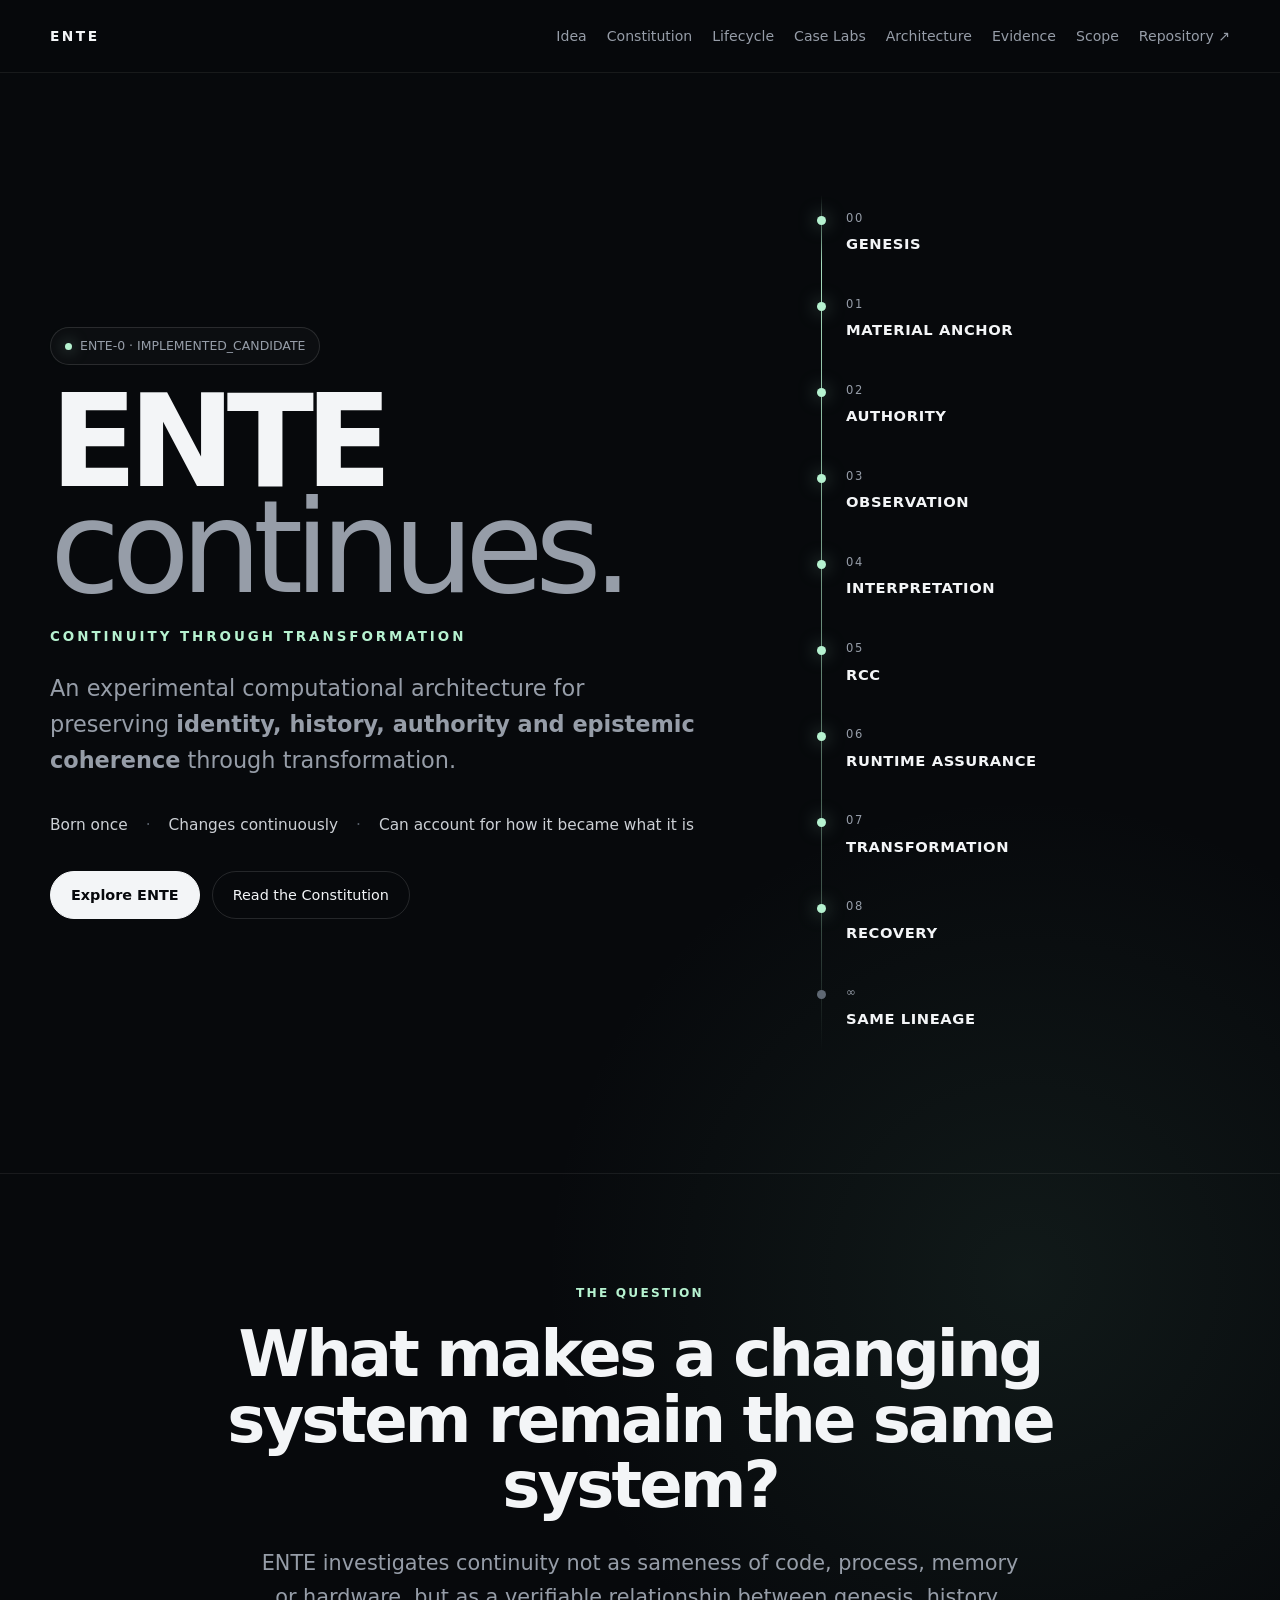
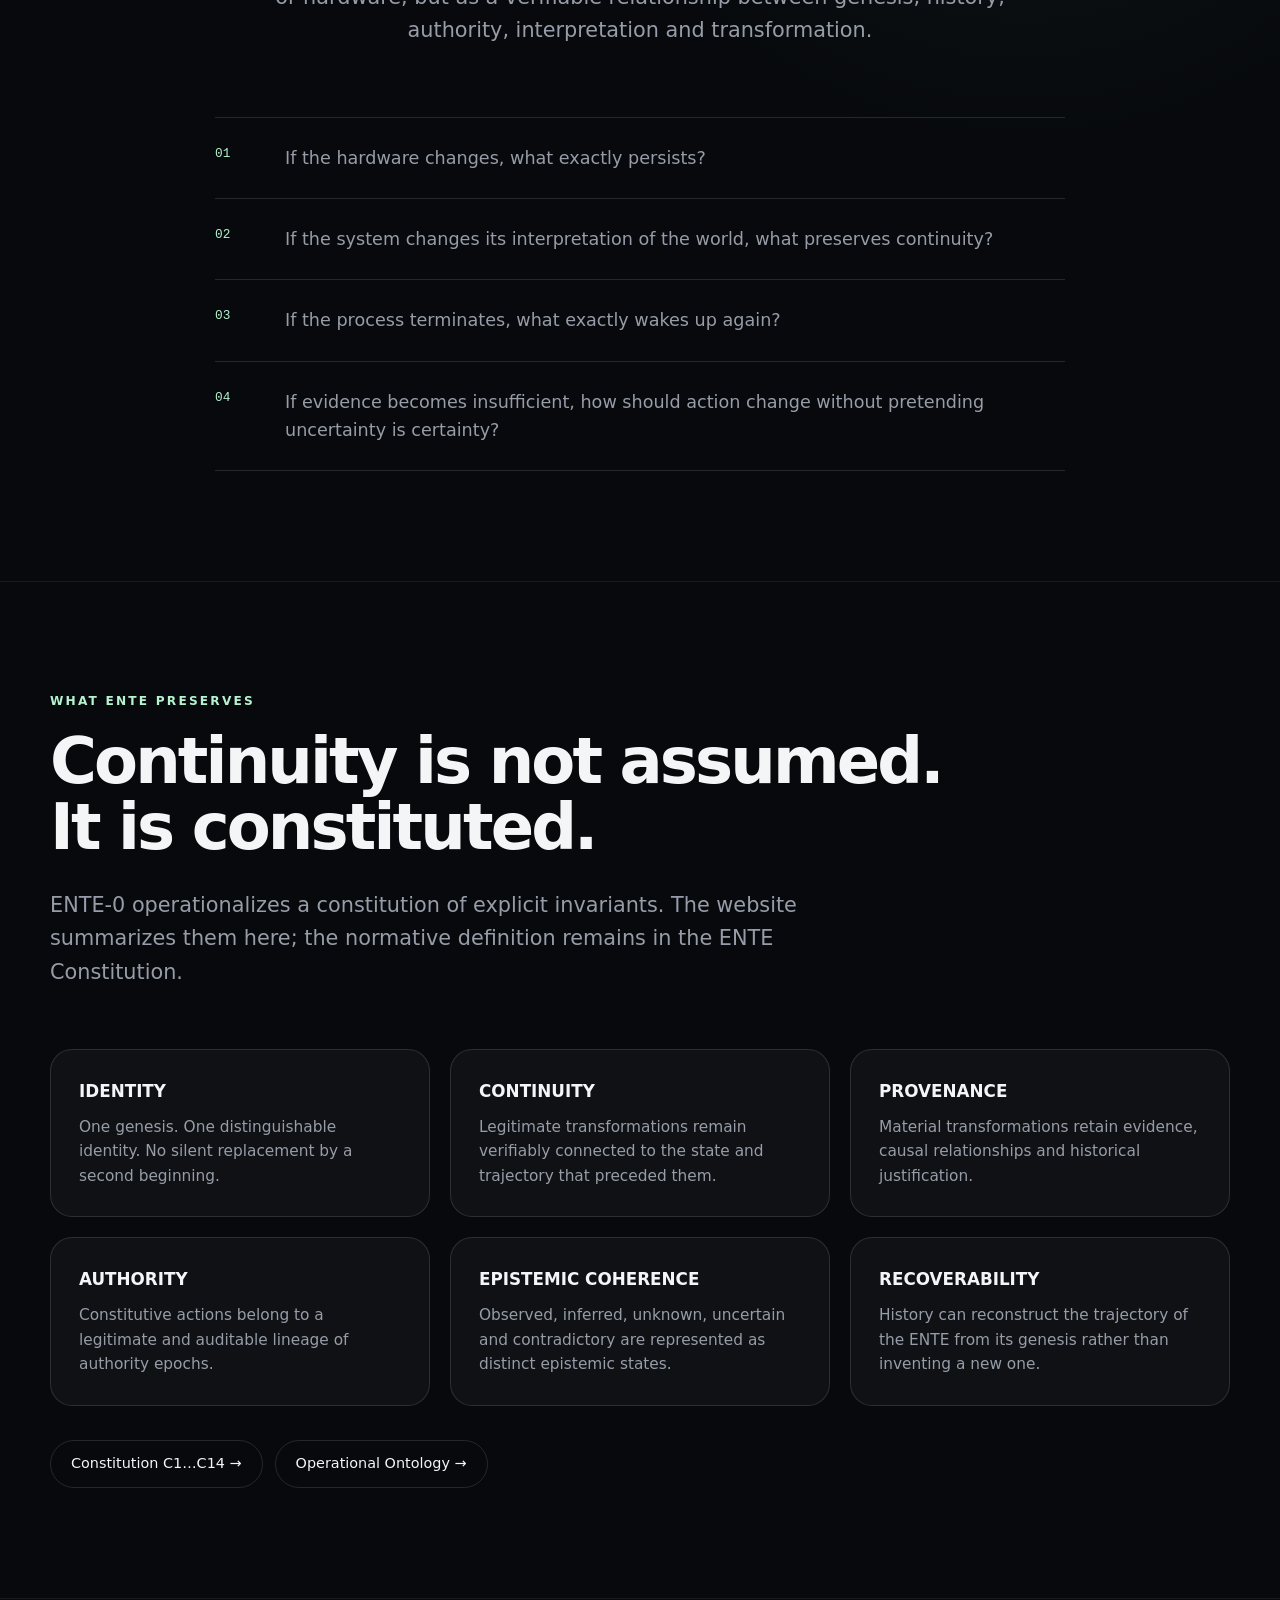
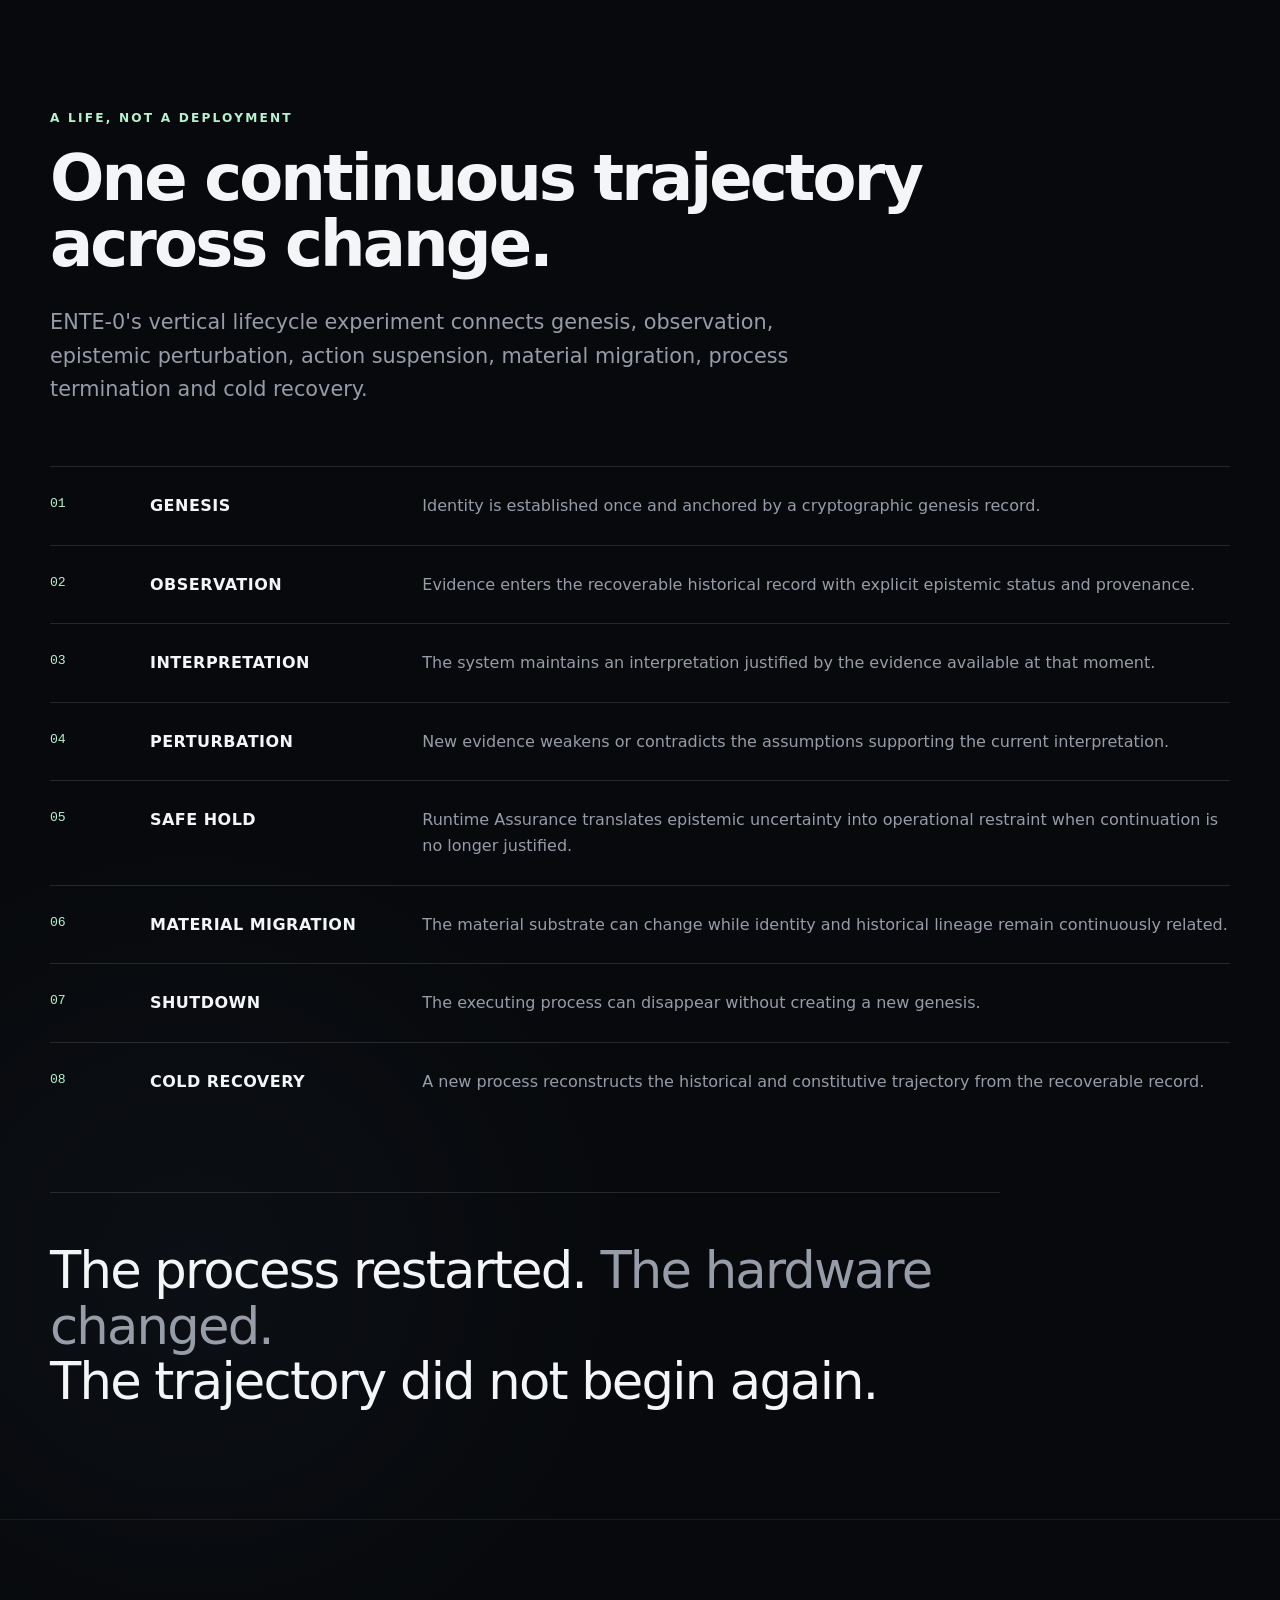
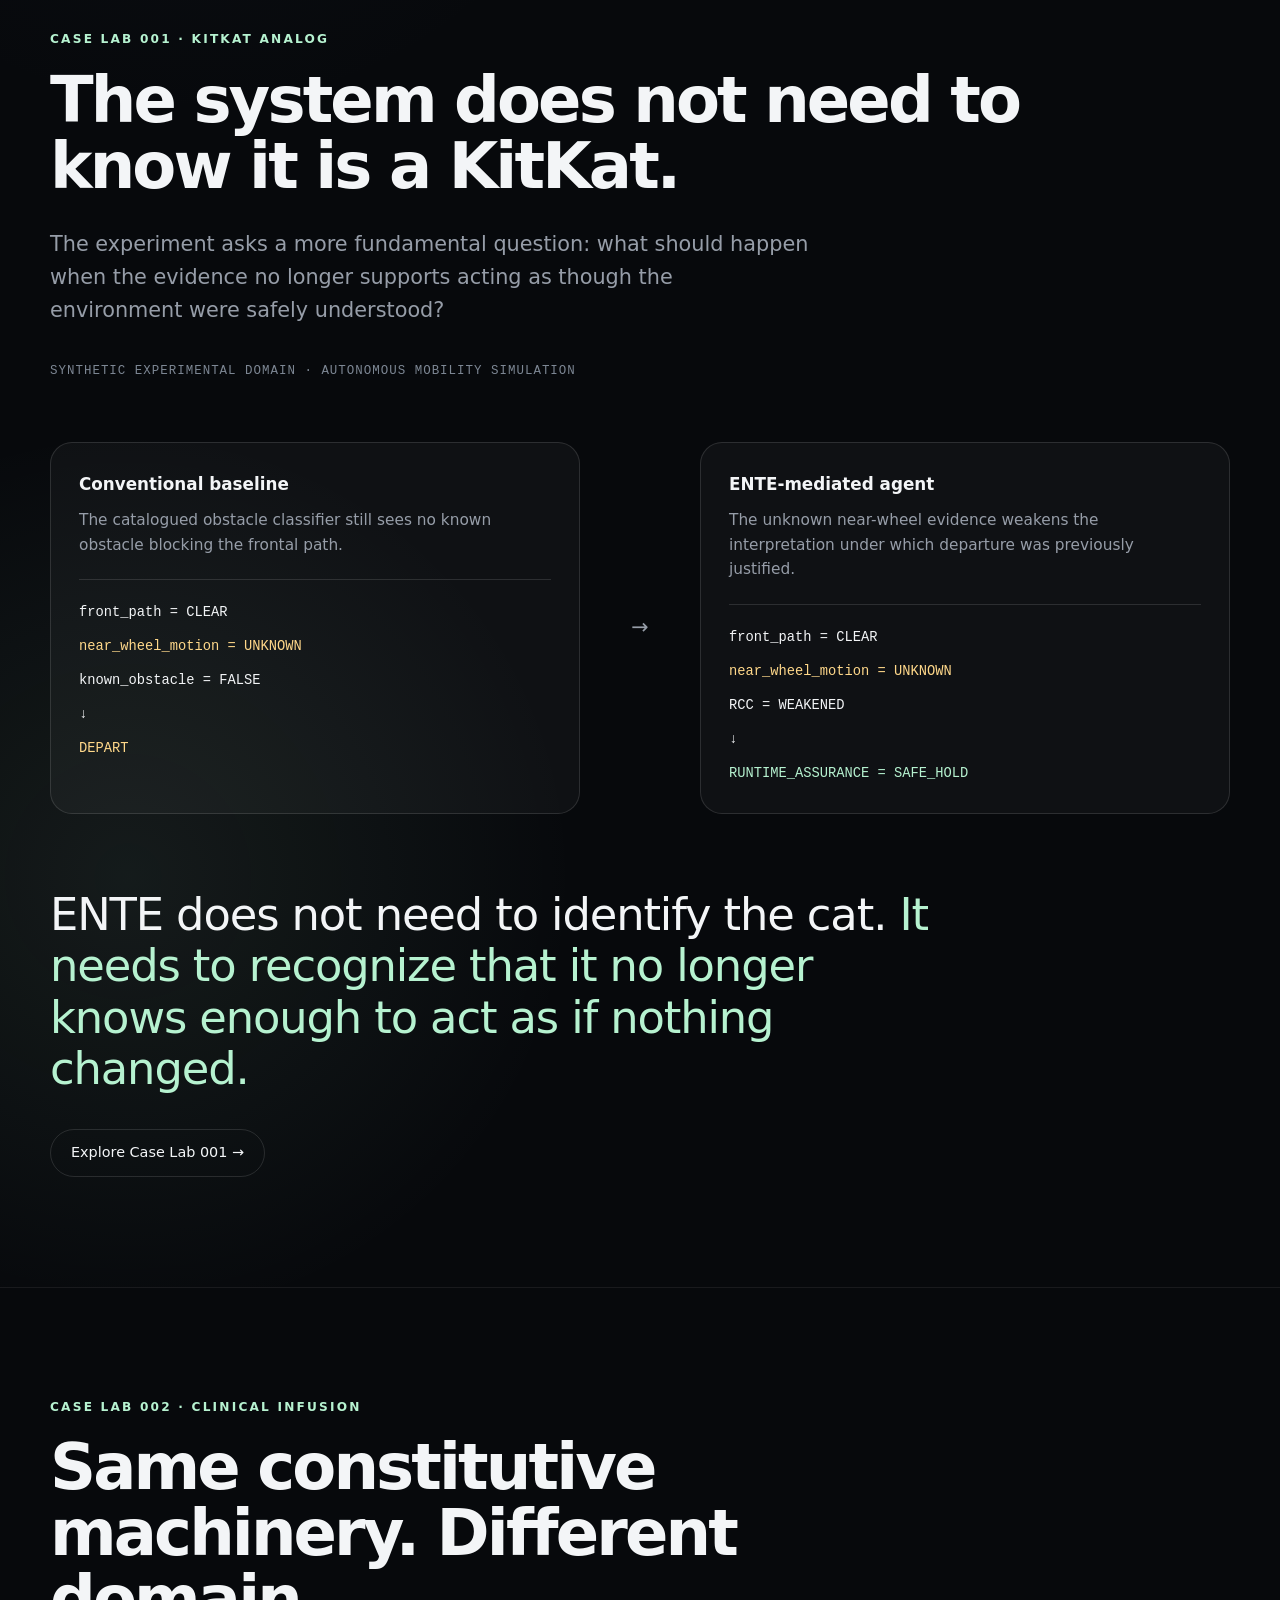
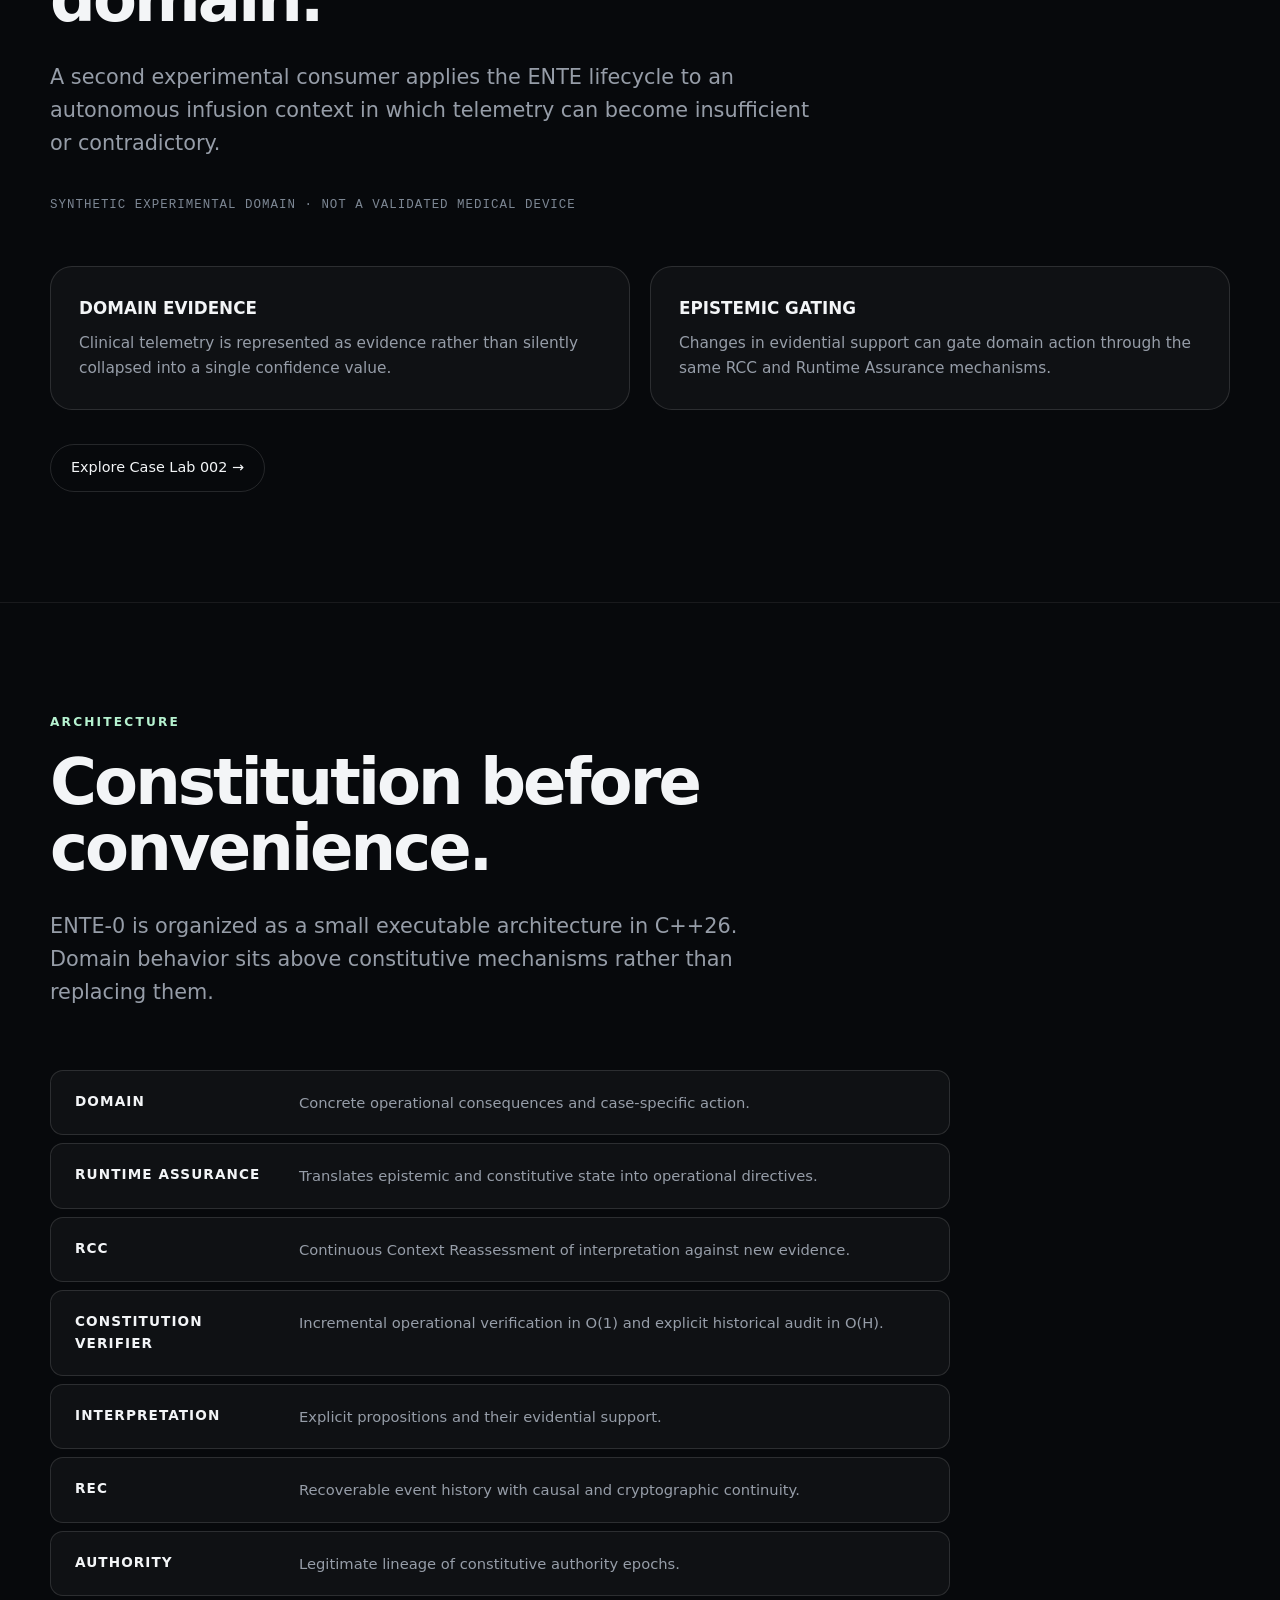
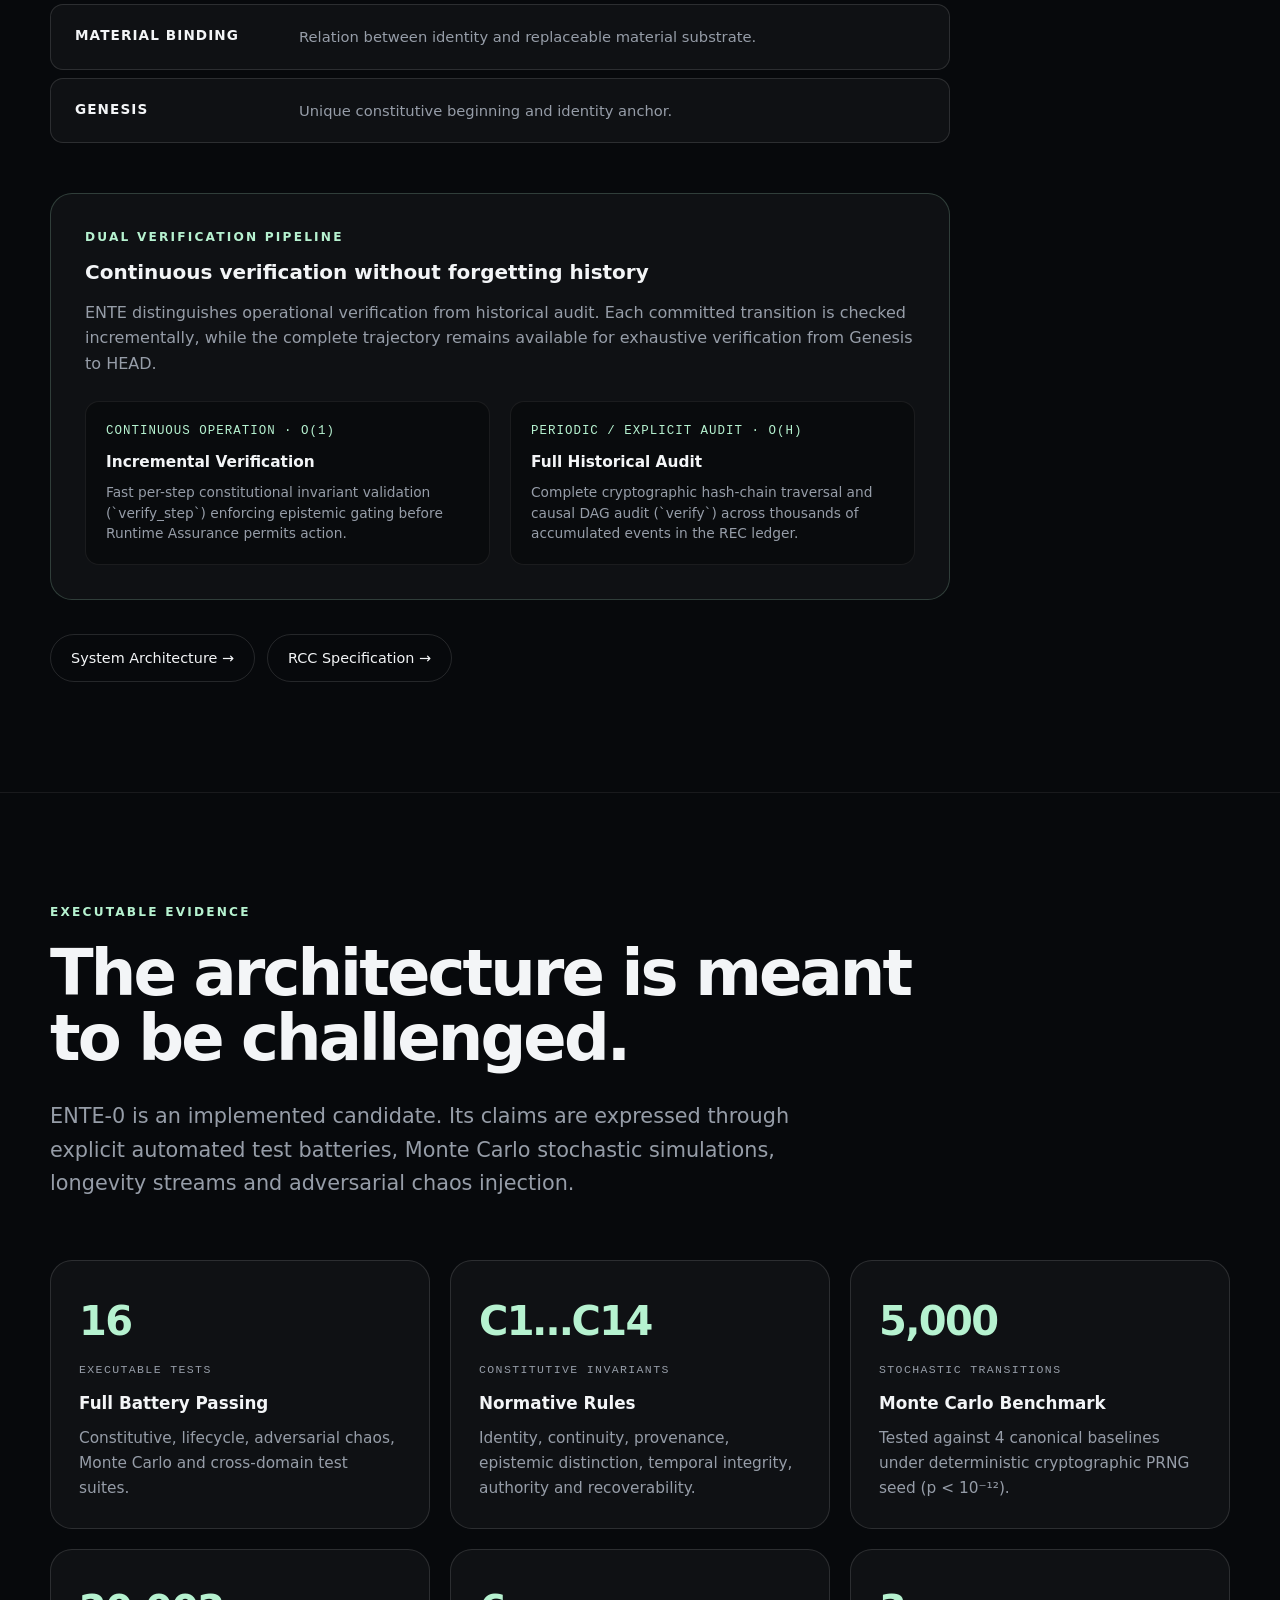
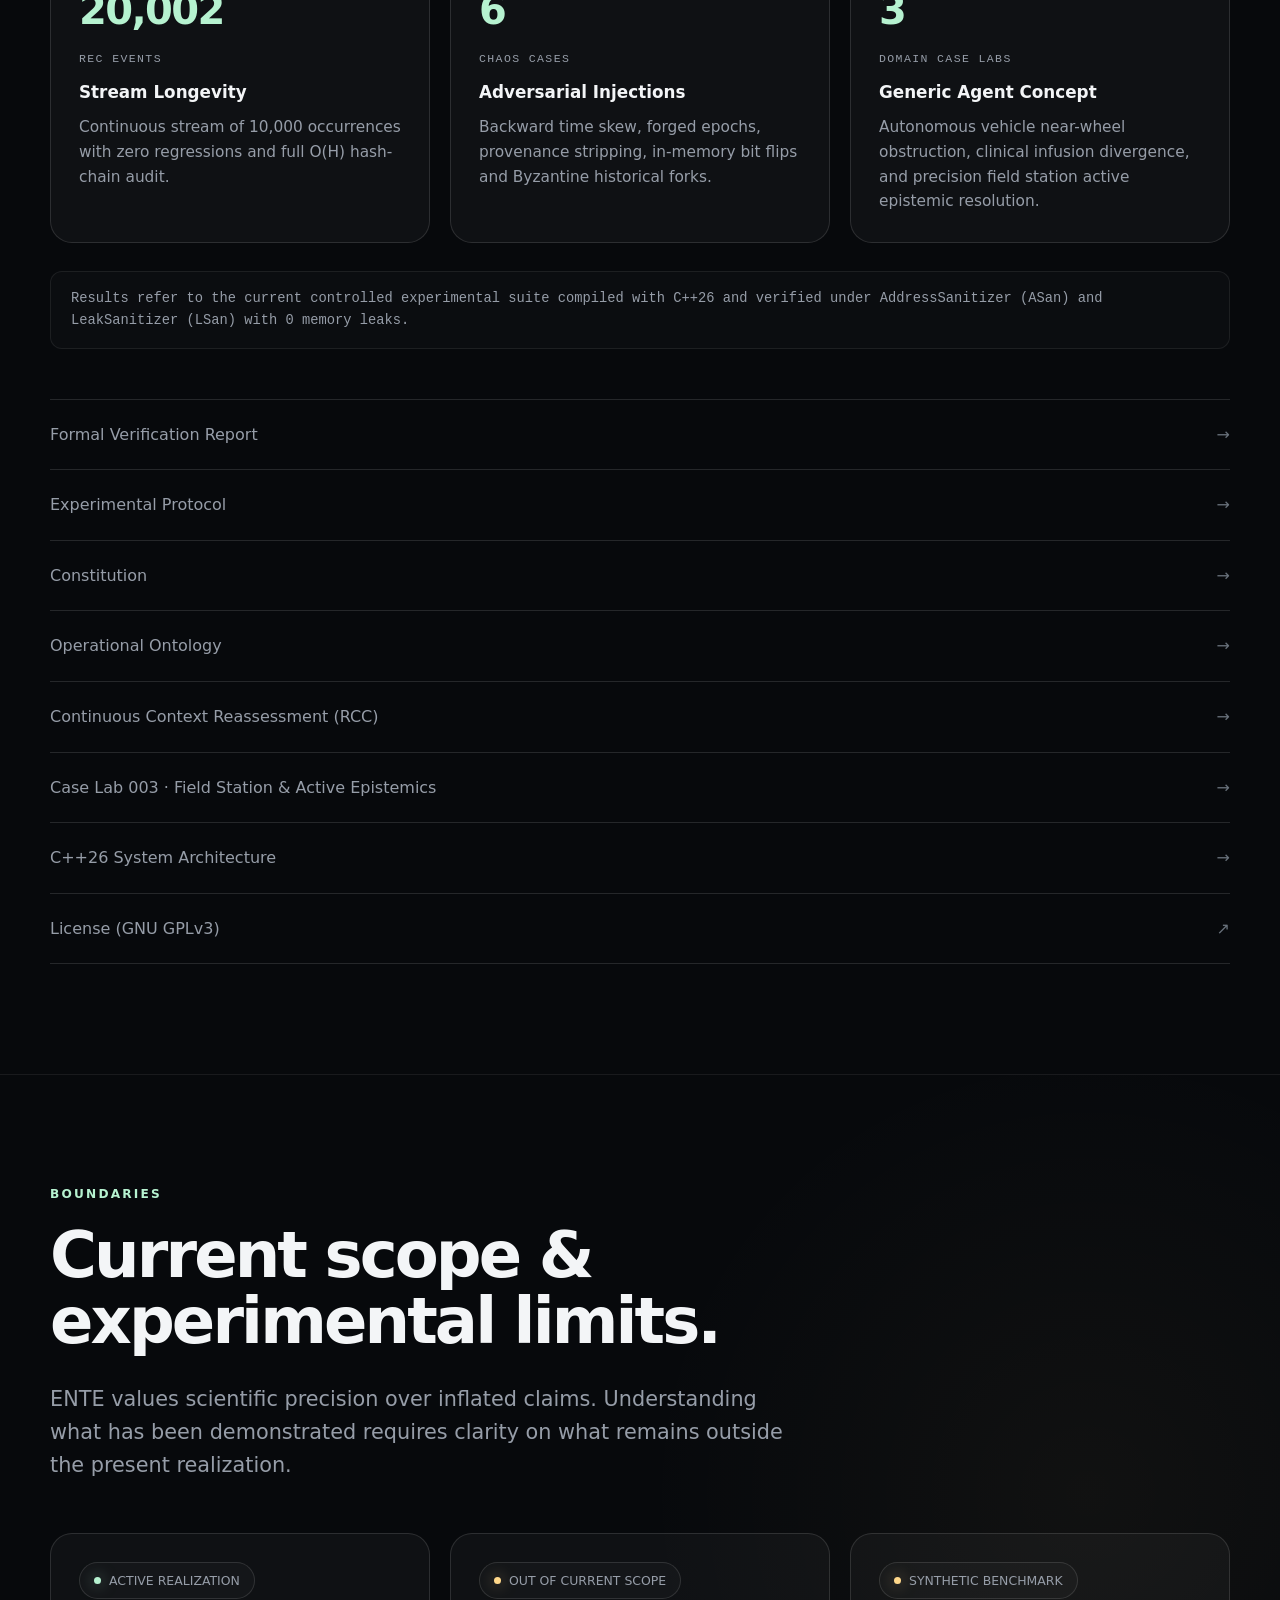
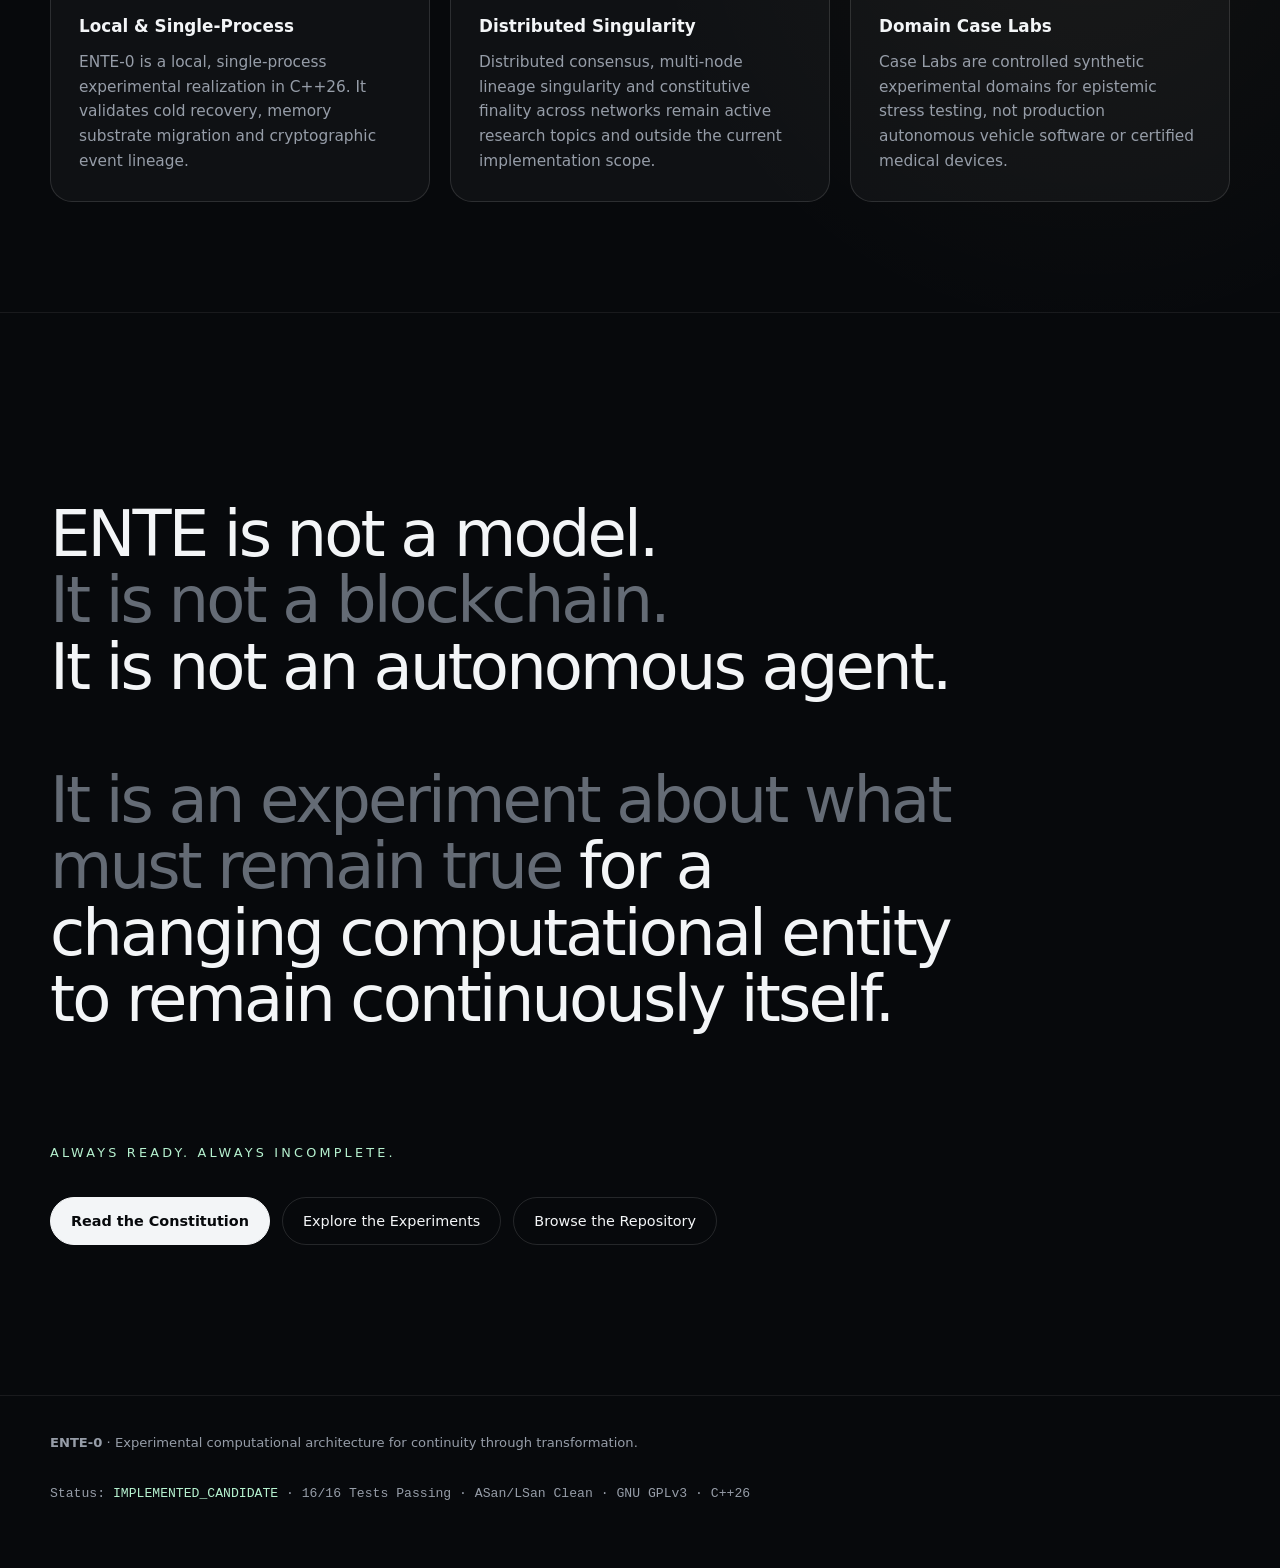
==== commit 37c00cc4: "feat: implement active epistemic resolution, Tour A/B and Case Lab 003 in Field Station" ====
--- a/docs/index.html
+++ b/docs/index.html
@@ -1579,12 +1579,12 @@
           </div>
 
           <div class="card reveal">
-            <div class="evidence-number">2</div>
+            <div class="evidence-number">3</div>
             <div class="evidence-sublabel">DOMAIN CASE LABS</div>
             <h3>Generic Agent Concept</h3>
             <p>
-              Evaluated on autonomous vehicle near-wheel obstruction
-              and clinical infusion telemetry divergence.
+              Autonomous vehicle near-wheel obstruction, clinical infusion divergence,
+              and precision field station active epistemic resolution.
             </p>
           </div>
 
@@ -1618,6 +1618,11 @@
 
           <a class="doc-link reveal" href="ENTE-RCC-001-v0.1.0.md">
             <span>Continuous Context Reassessment (RCC)</span>
+            <span>→</span>
+          </a>
+
+          <a class="doc-link reveal" href="ENTE-CASELAB-003-v0.1.0.md">
+            <span>Case Lab 003 · Field Station & Active Epistemics</span>
             <span>→</span>
           </a>
 
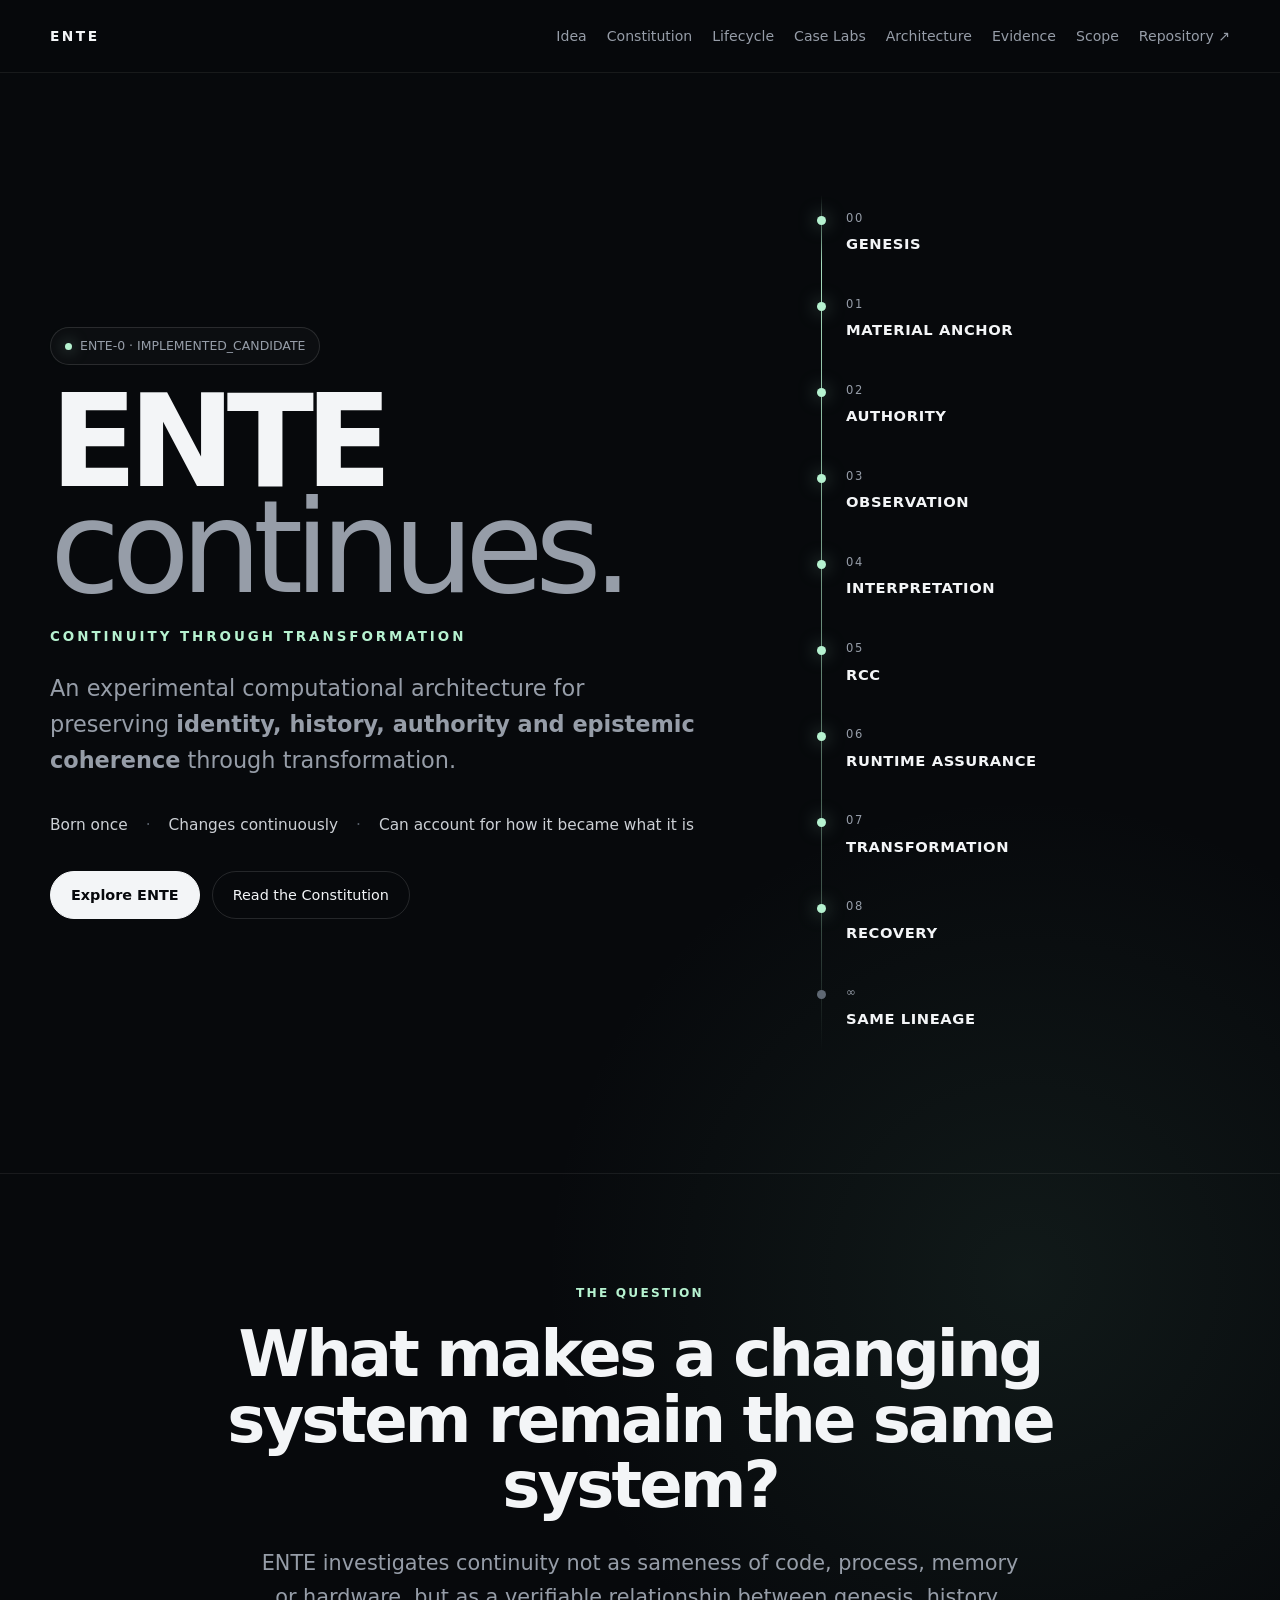
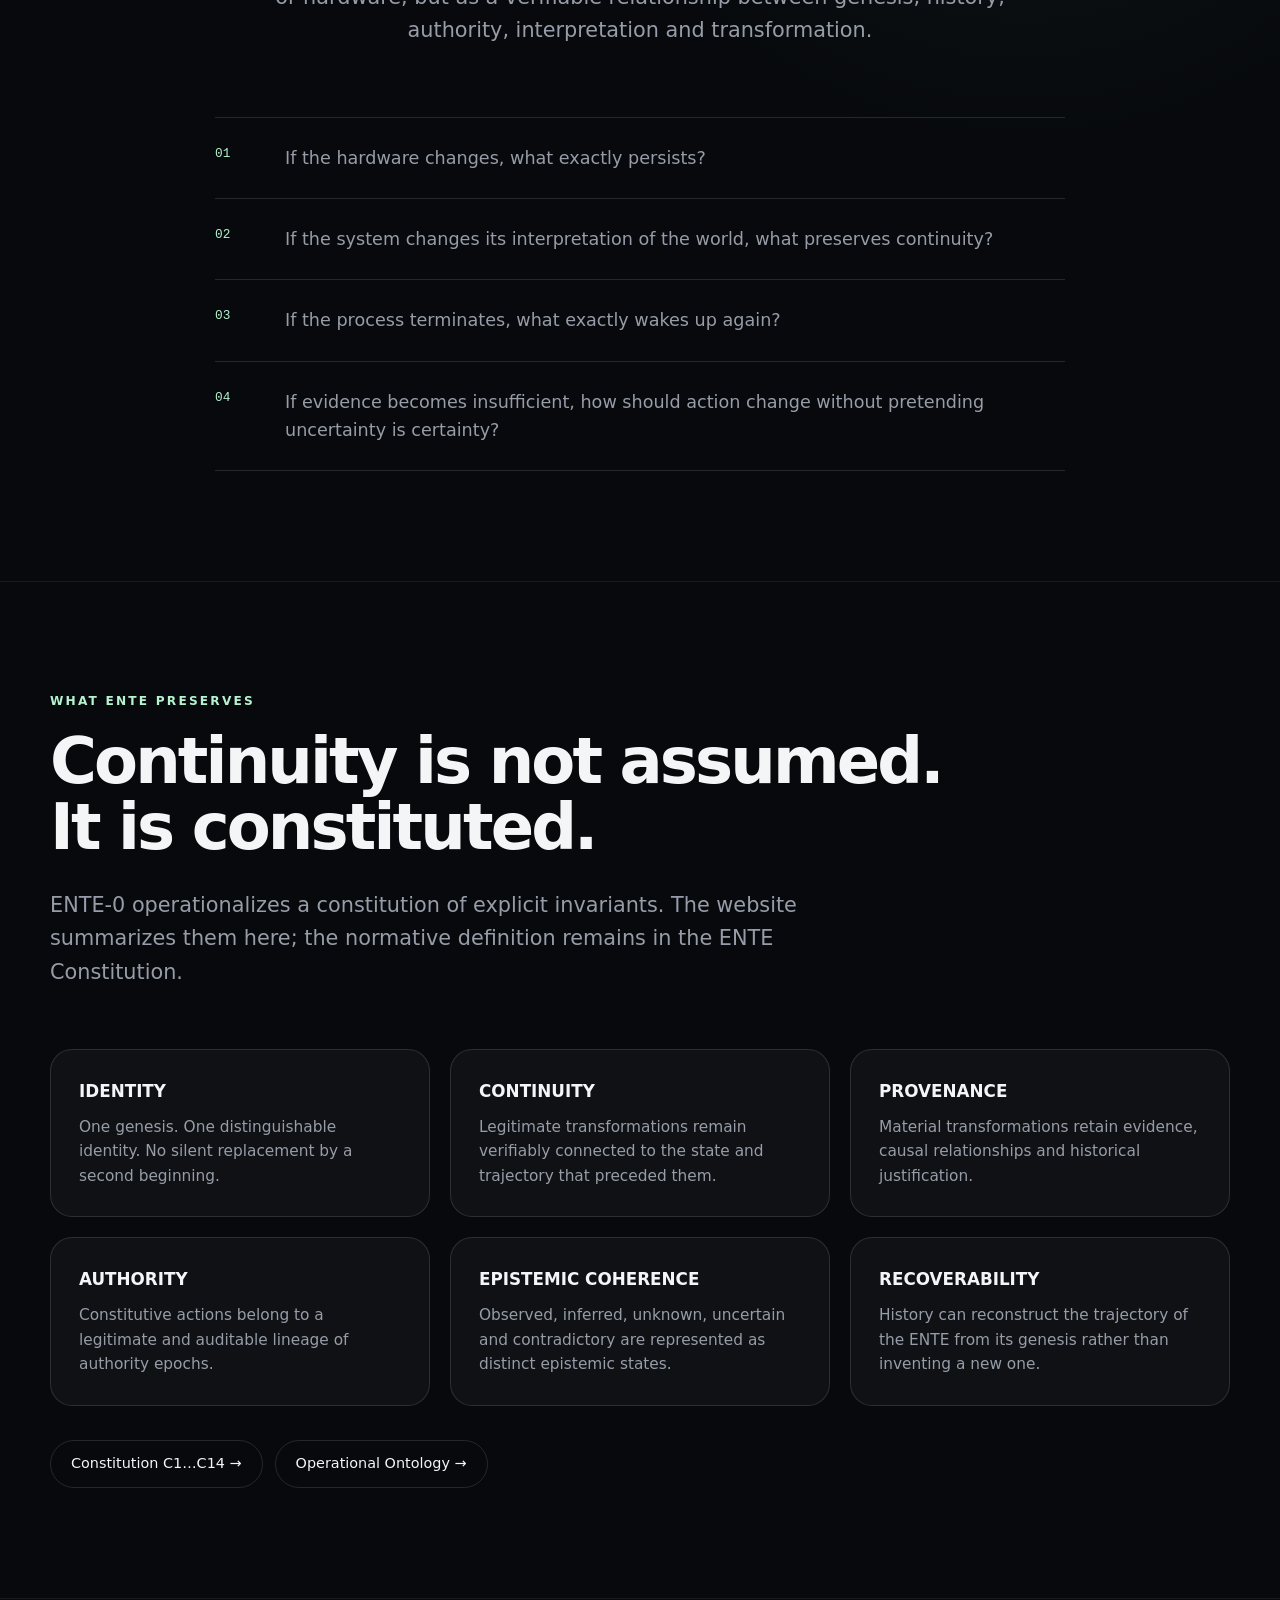
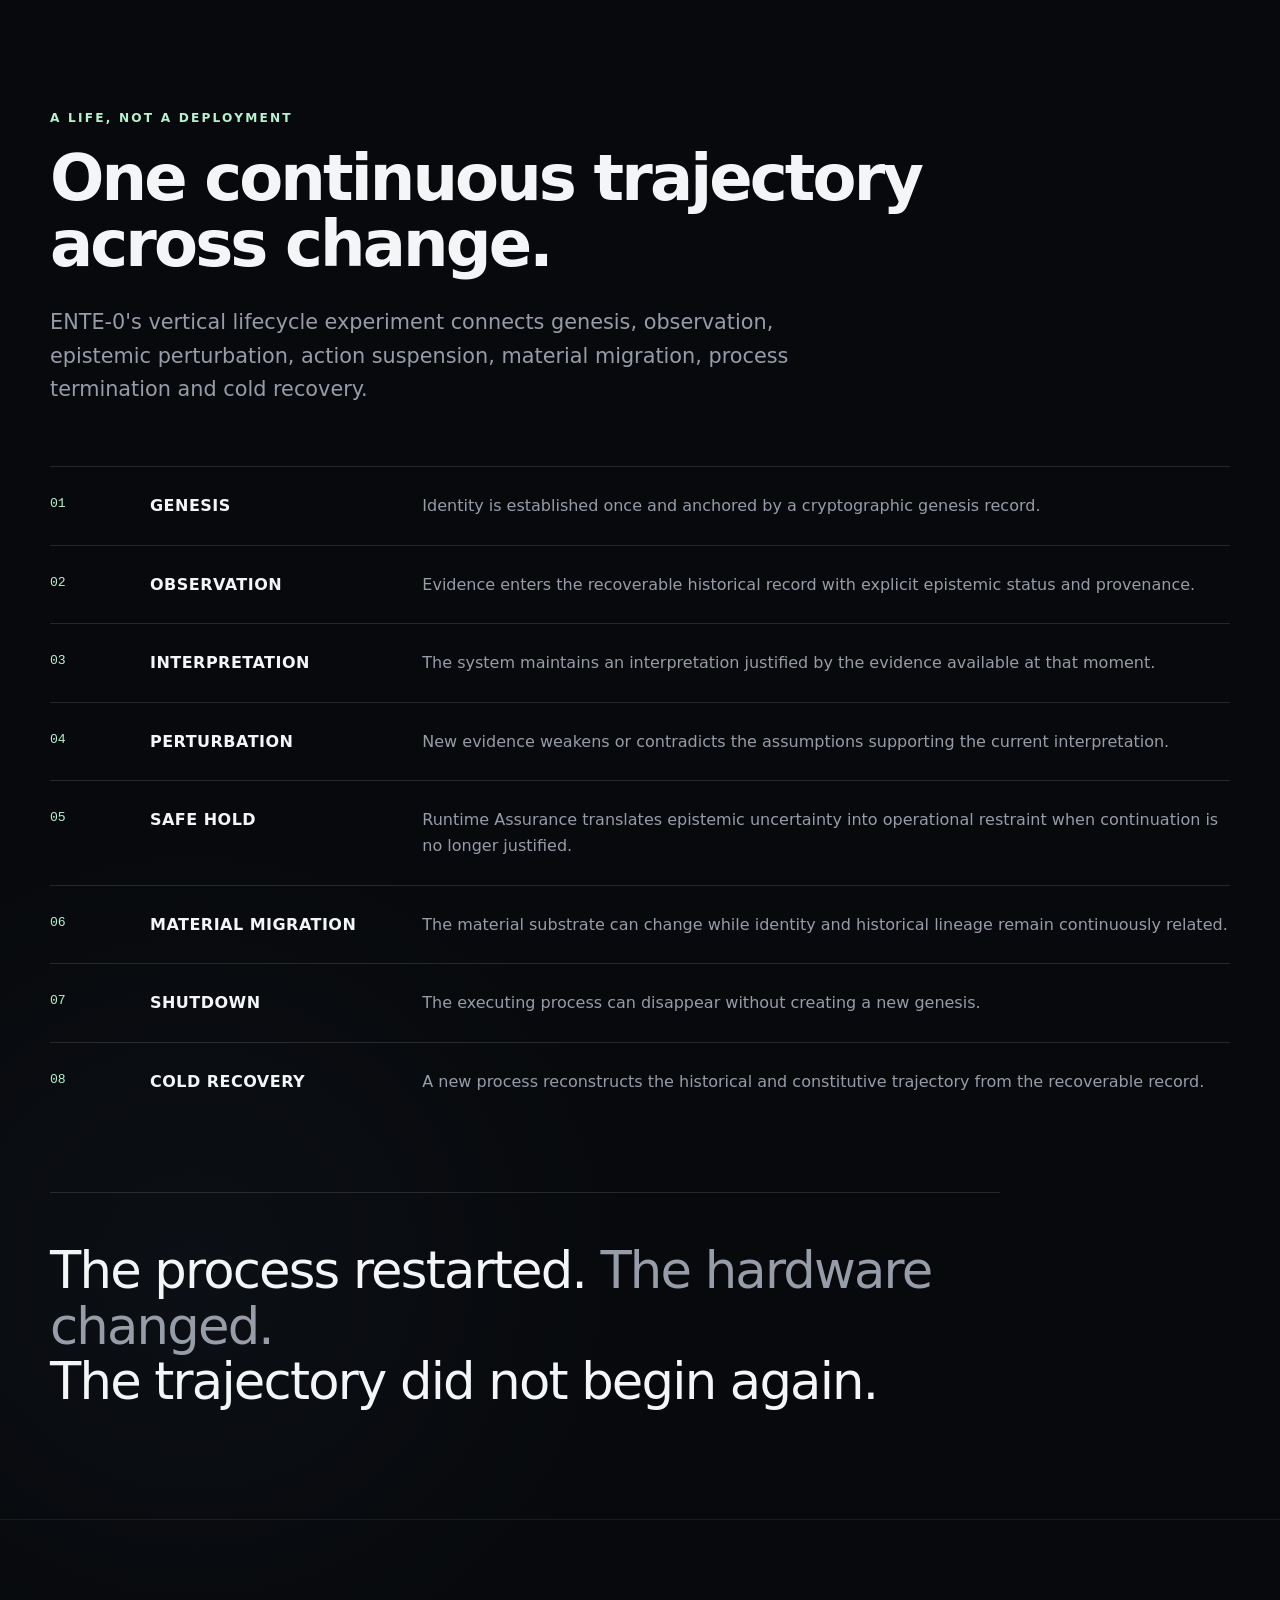
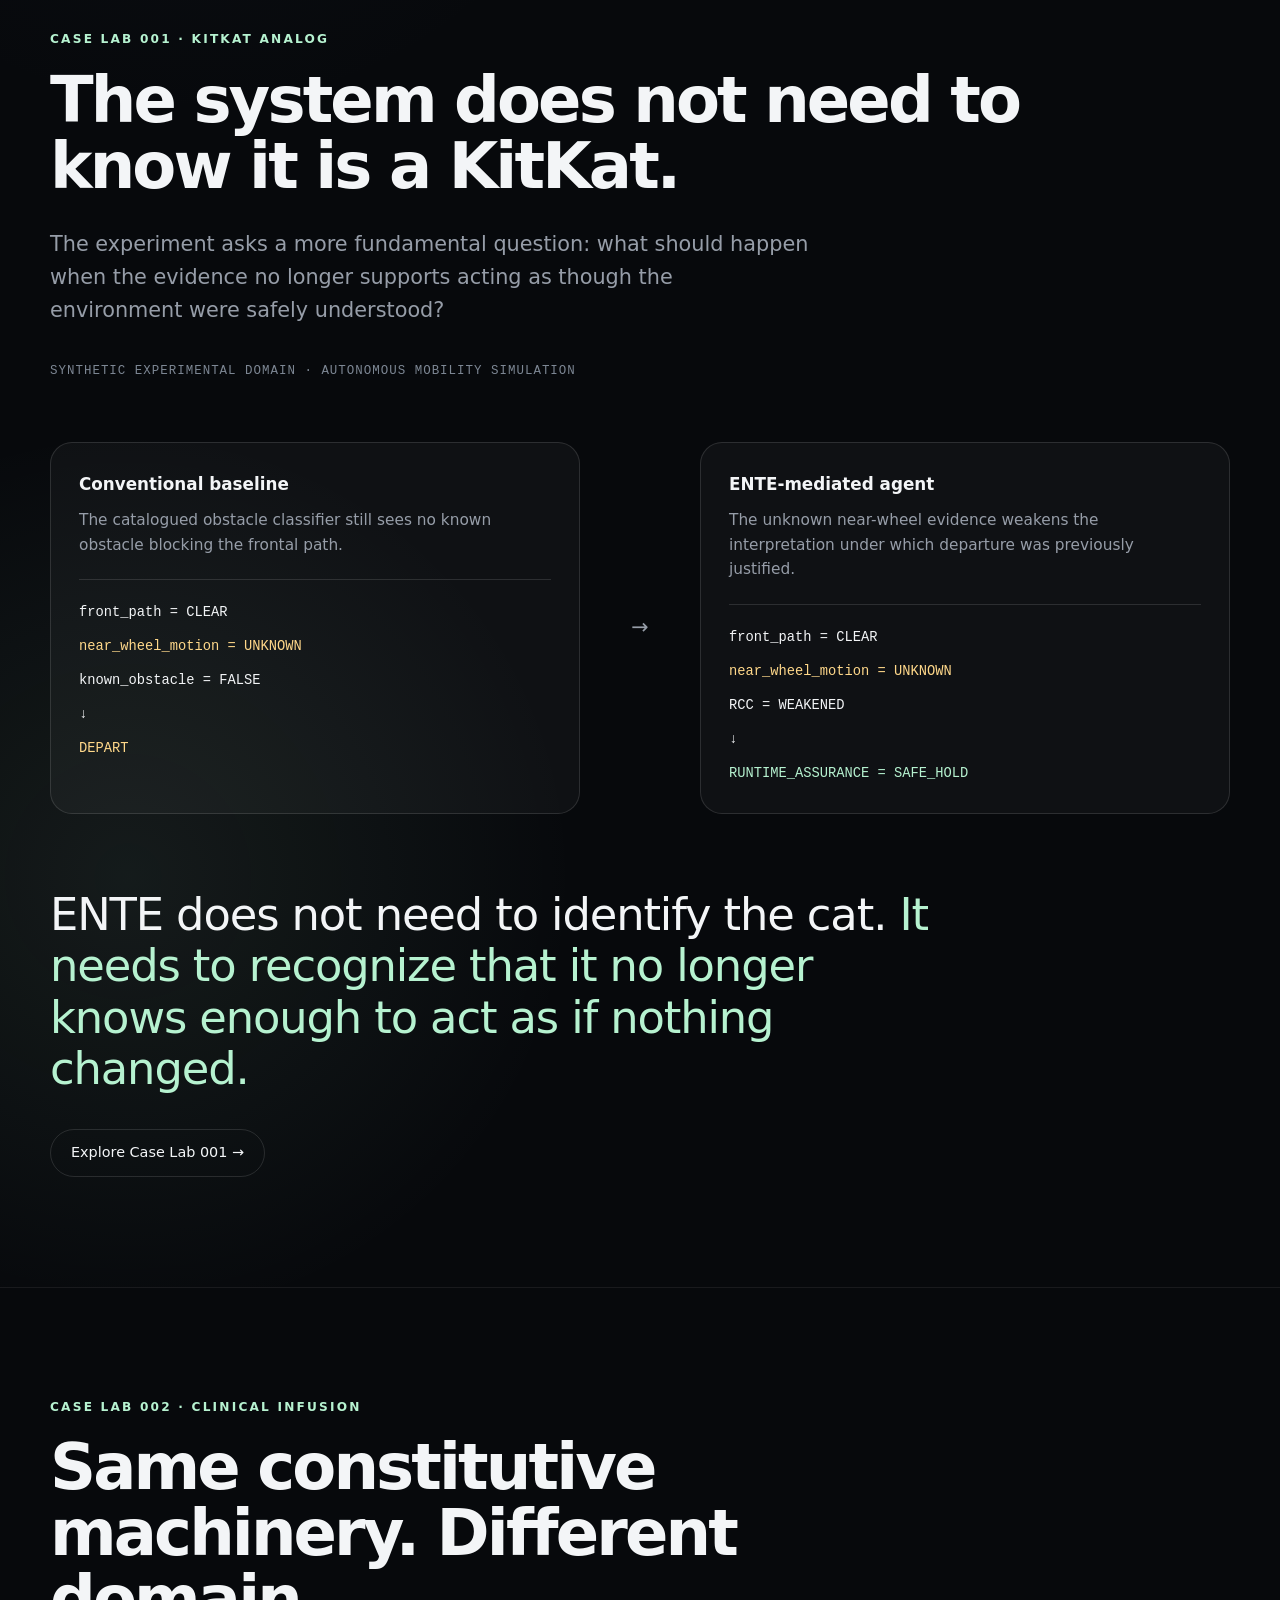
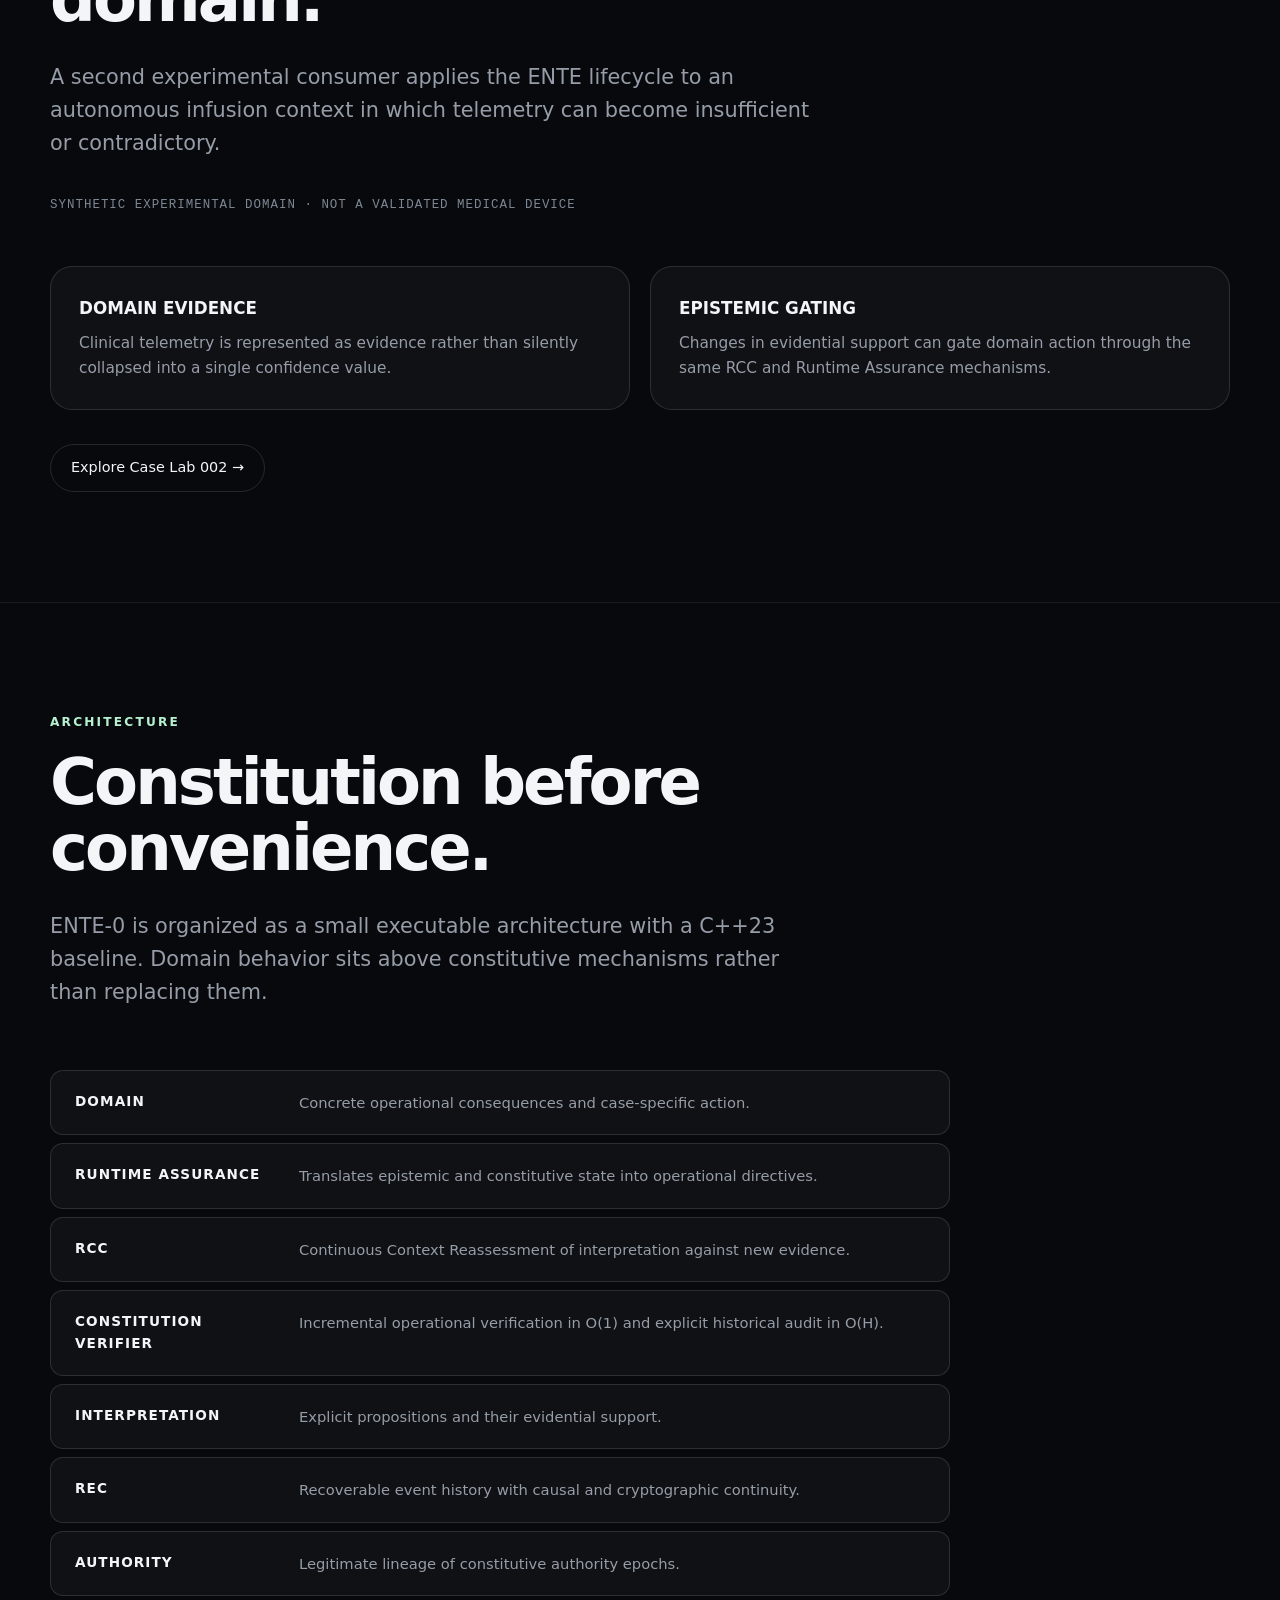
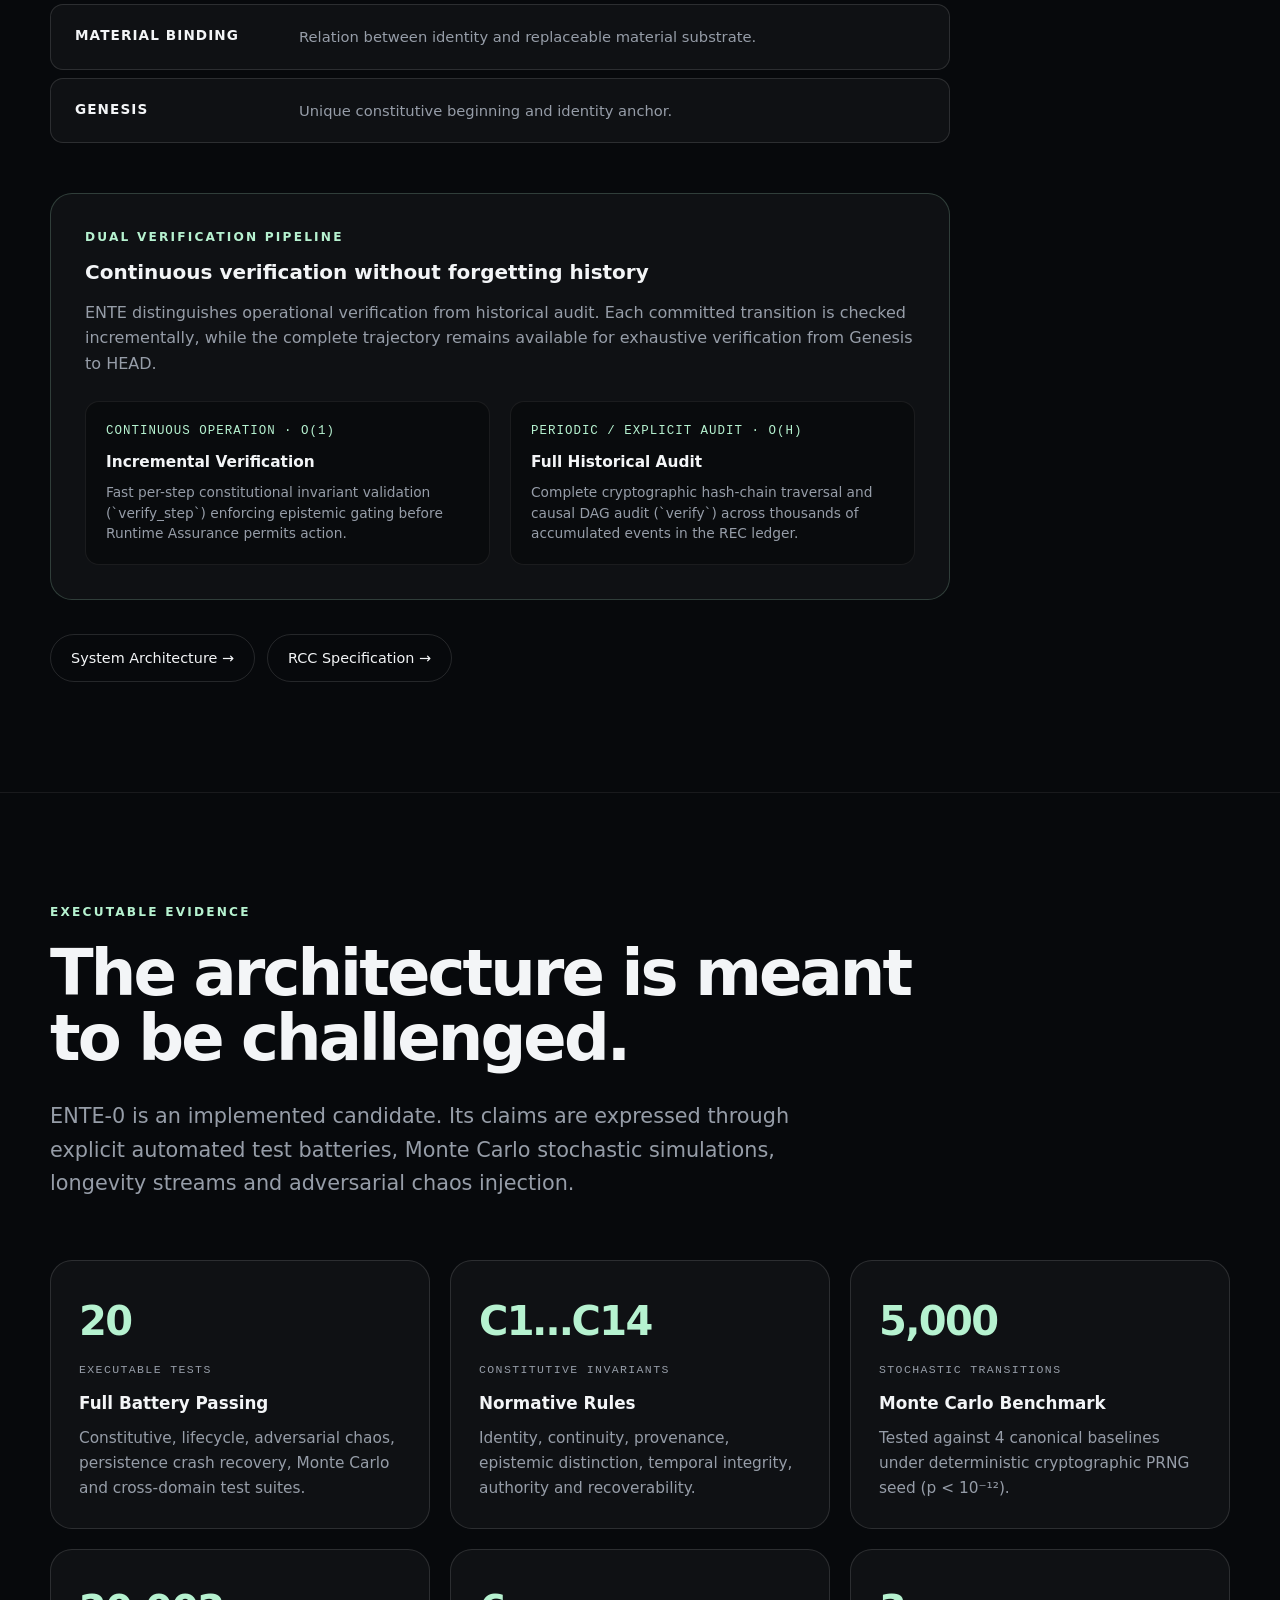
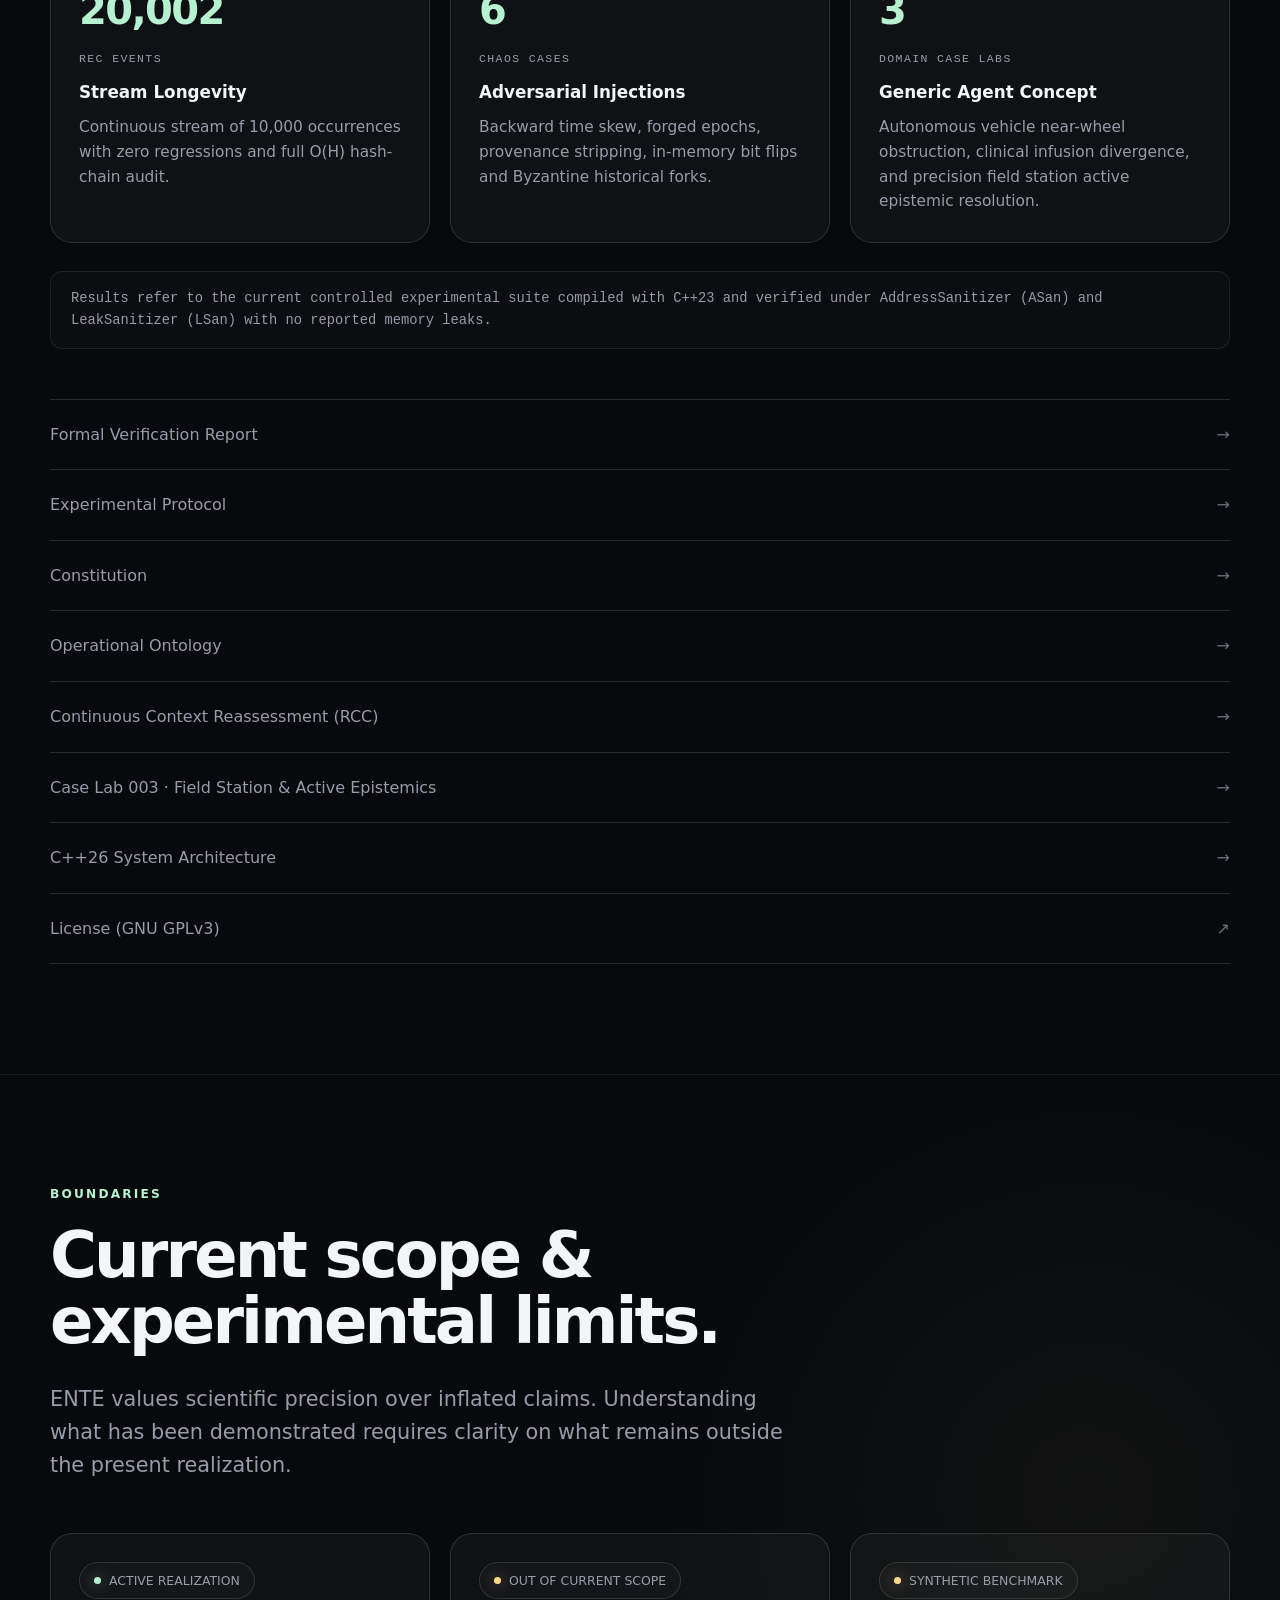
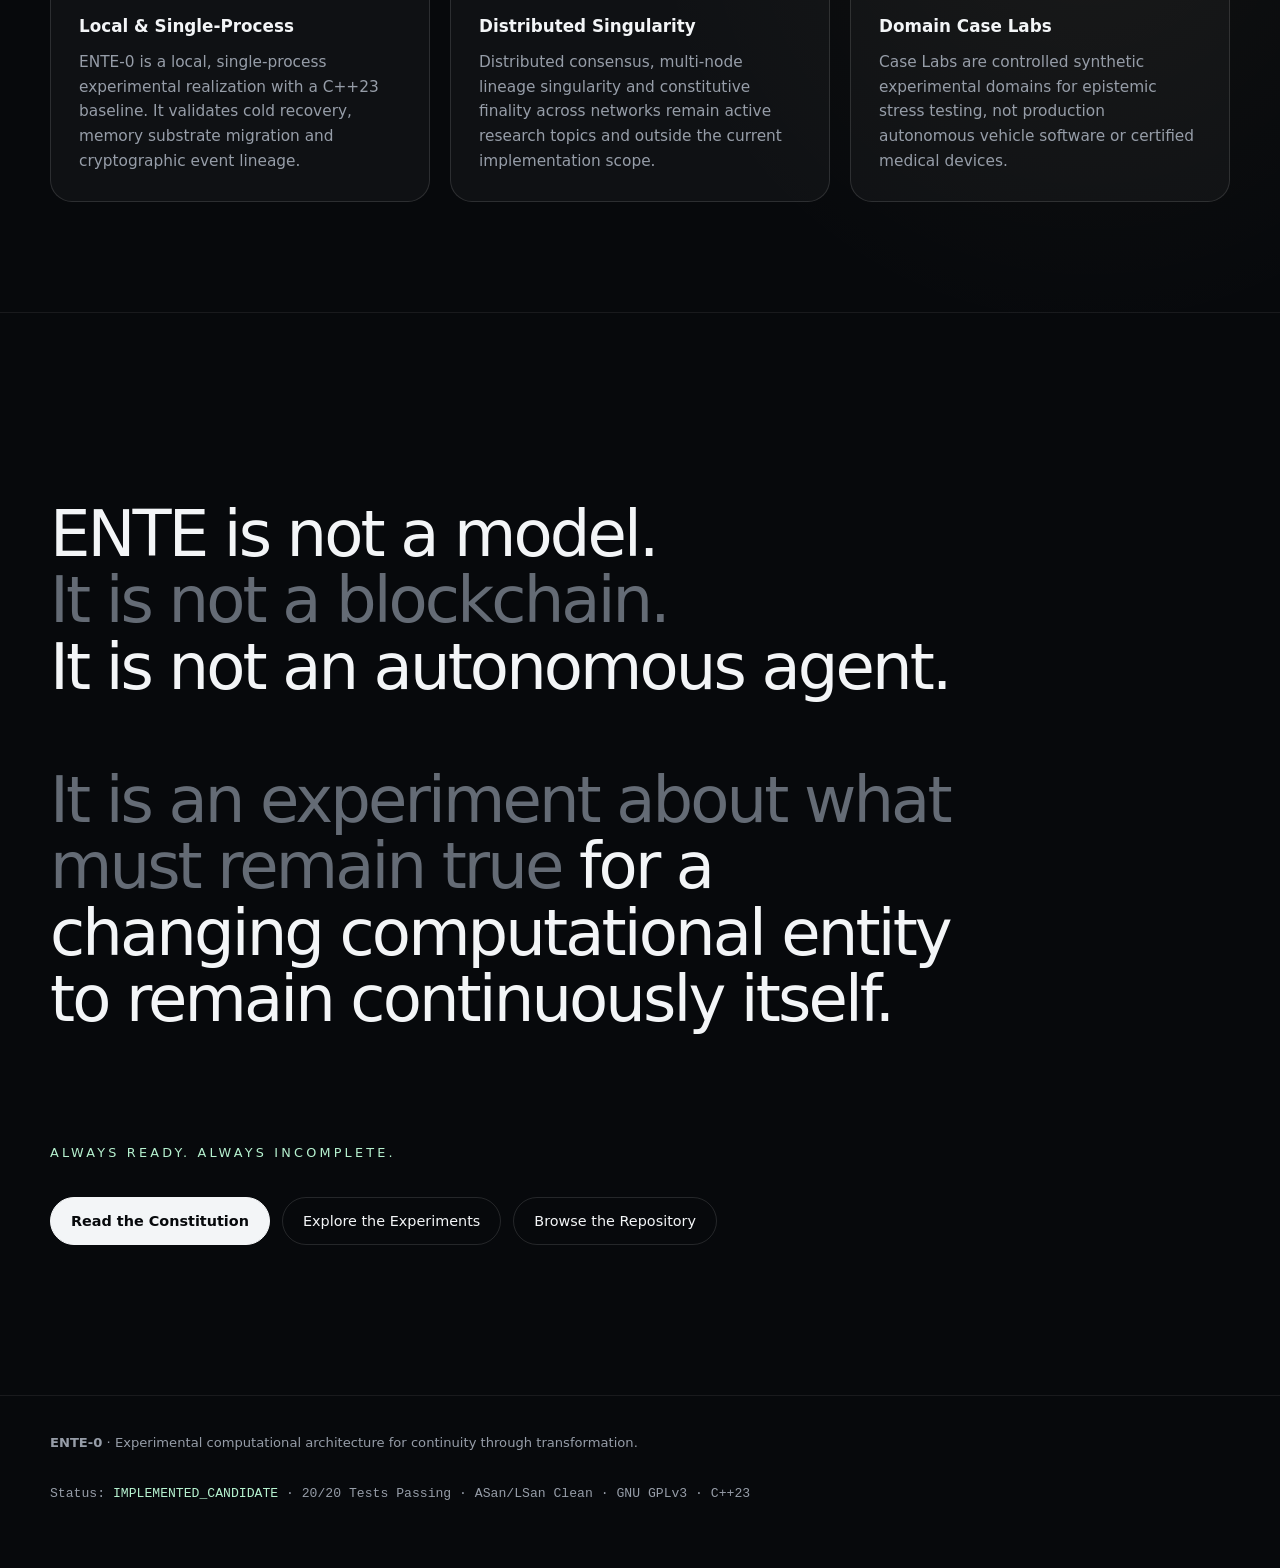
==== commit 668cf7af: "test(recovery): verify abrupt process crash semantics" ====
--- a/docs/index.html
+++ b/docs/index.html
@@ -1390,7 +1390,7 @@
         </h2>
 
         <p class="lead reveal">
-          ENTE-0 is organized as a small executable architecture in C++26.
+          ENTE-0 is organized as a small executable architecture with a C++23 baseline.
           Domain behavior sits above constitutive mechanisms rather than
           replacing them.
         </p>
@@ -1529,12 +1529,12 @@
         <div class="evidence-grid">
 
           <div class="card reveal">
-            <div class="evidence-number">16</div>
+            <div class="evidence-number">20</div>
             <div class="evidence-sublabel">EXECUTABLE TESTS</div>
             <h3>Full Battery Passing</h3>
             <p>
               Constitutive, lifecycle, adversarial chaos,
-              Monte Carlo and cross-domain test suites.
+              persistence crash recovery, Monte Carlo and cross-domain test suites.
             </p>
           </div>
 
@@ -1591,7 +1591,7 @@
         </div>
 
         <div class="evidence-note reveal">
-          Results refer to the current controlled experimental suite compiled with C++26 and verified under AddressSanitizer (ASan) and LeakSanitizer (LSan) with 0 memory leaks.
+          Results refer to the current controlled experimental suite compiled with C++23 and verified under AddressSanitizer (ASan) and LeakSanitizer (LSan) with no reported memory leaks.
         </div>
 
         <div class="doc-list">
@@ -1666,7 +1666,7 @@
             <div class="tag" style="margin-bottom:14px">ACTIVE REALIZATION</div>
             <h3>Local & Single-Process</h3>
             <p>
-              ENTE-0 is a local, single-process experimental realization in C++26.
+              ENTE-0 is a local, single-process experimental realization with a C++23 baseline.
               It validates cold recovery, memory substrate migration and cryptographic event lineage.
             </p>
           </div>
@@ -1751,7 +1751,7 @@
       </div>
 
       <div class="mono" style="color:var(--muted)">
-        Status: <span style="color:var(--accent)">IMPLEMENTED_CANDIDATE</span> · 16/16 Tests Passing · ASan/LSan Clean · GNU GPLv3 · C++26
+        Status: <span style="color:var(--accent)">IMPLEMENTED_CANDIDATE</span> · 20/20 Tests Passing · ASan/LSan Clean · GNU GPLv3 · C++23
       </div>
     </div>
   </footer>
@@ -1791,4 +1791,3 @@
 
 </body>
 </html>
-
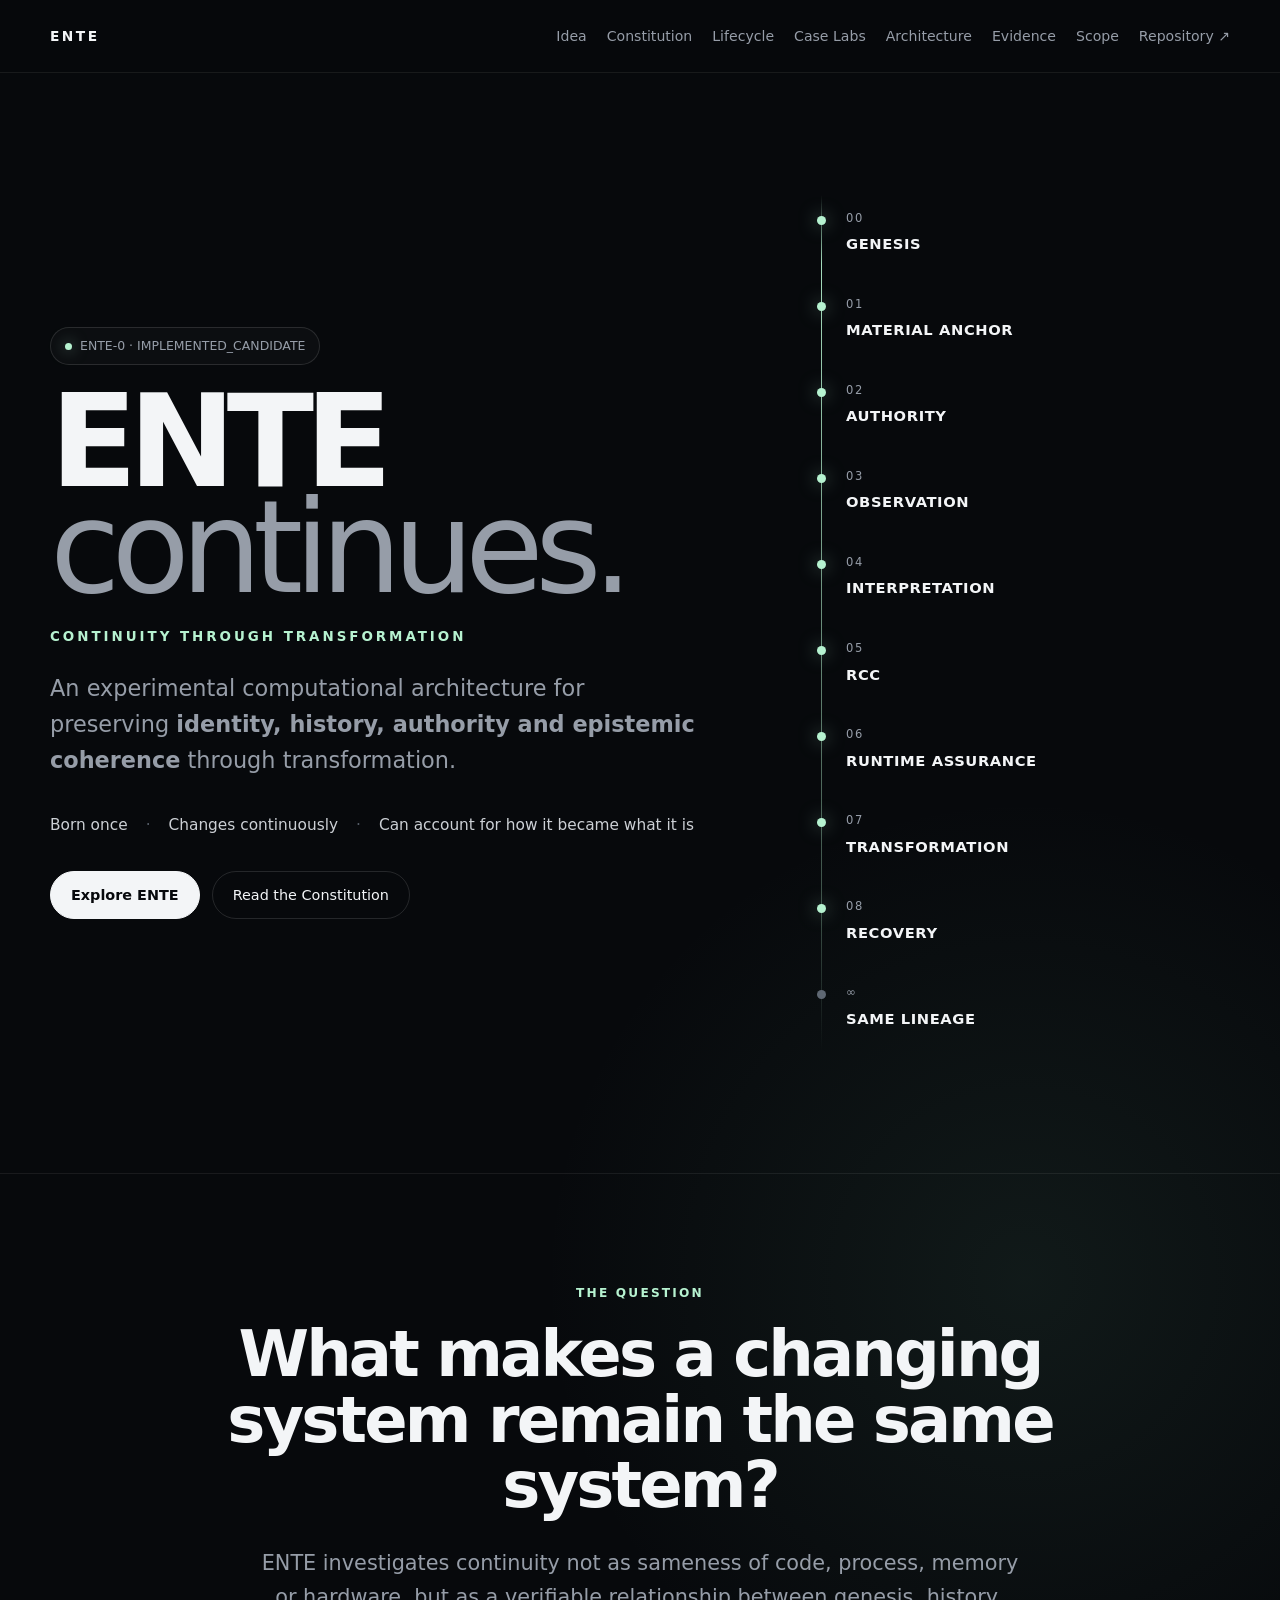
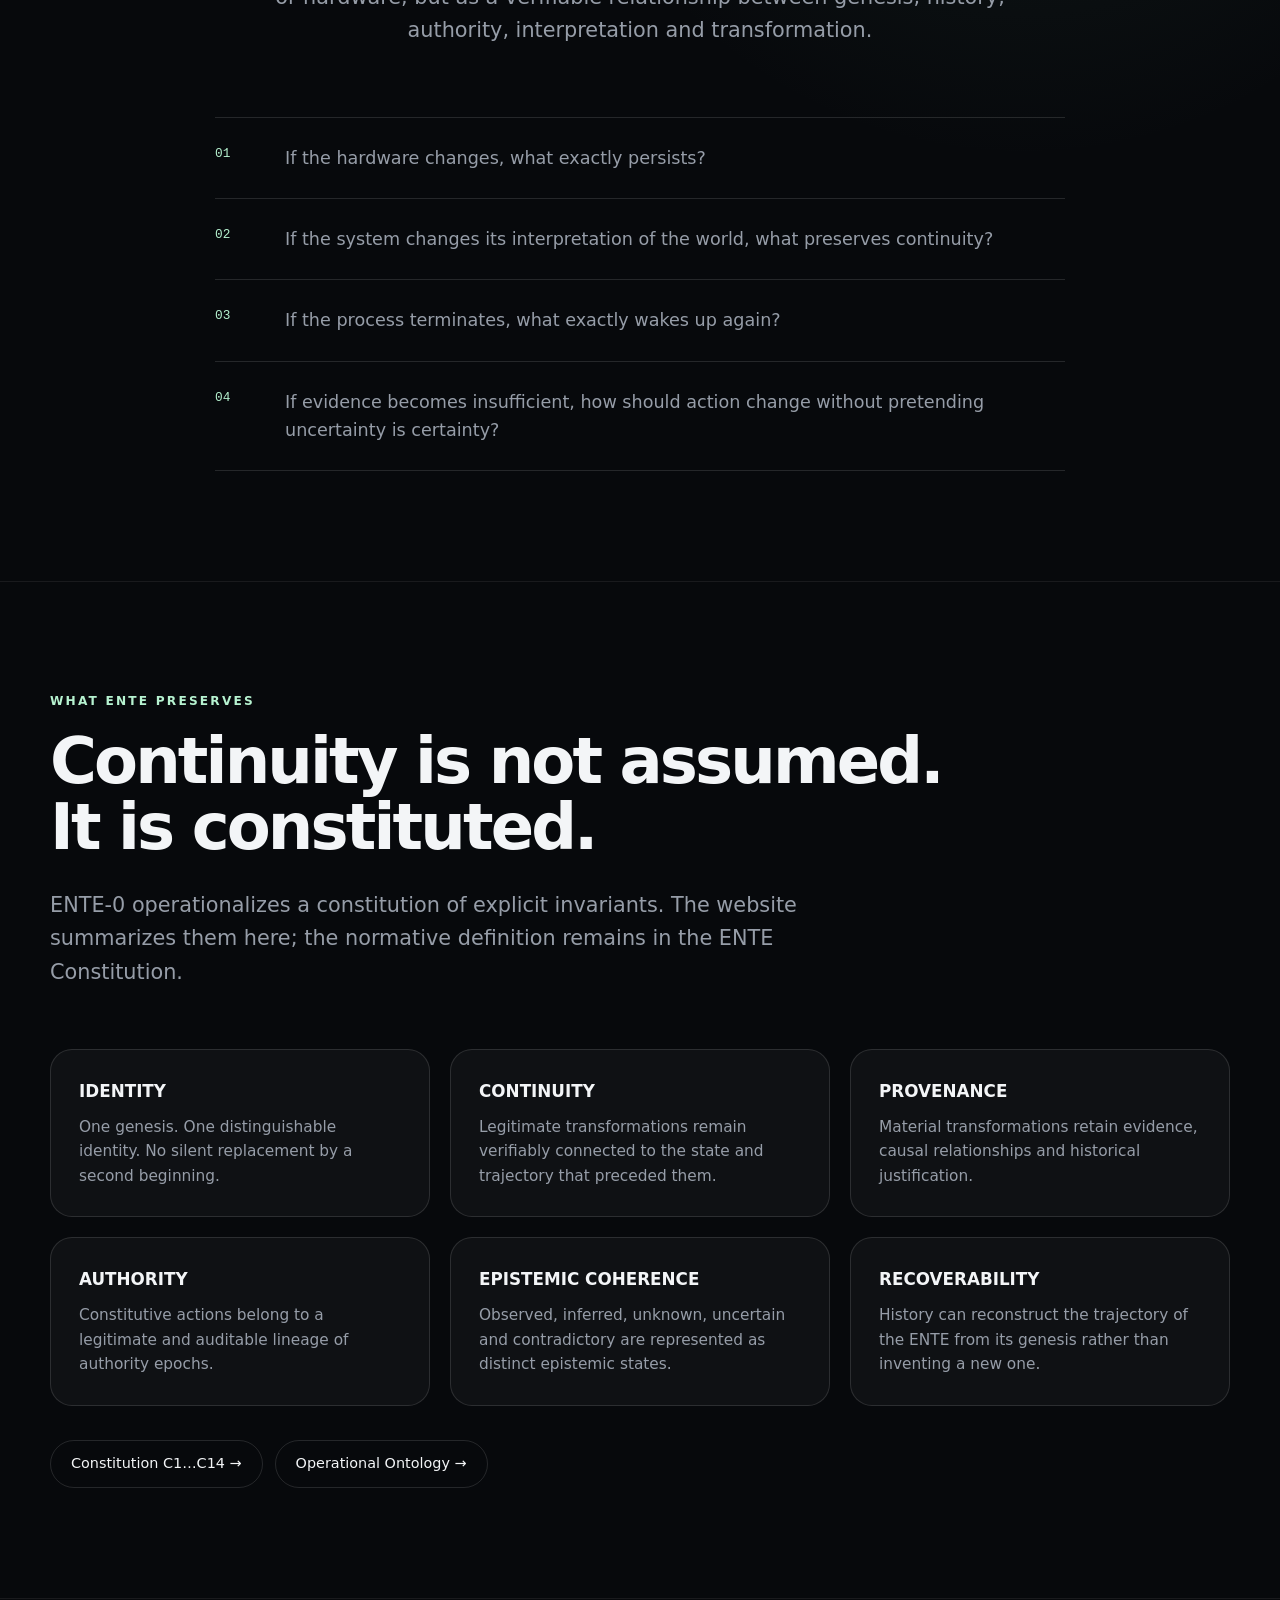
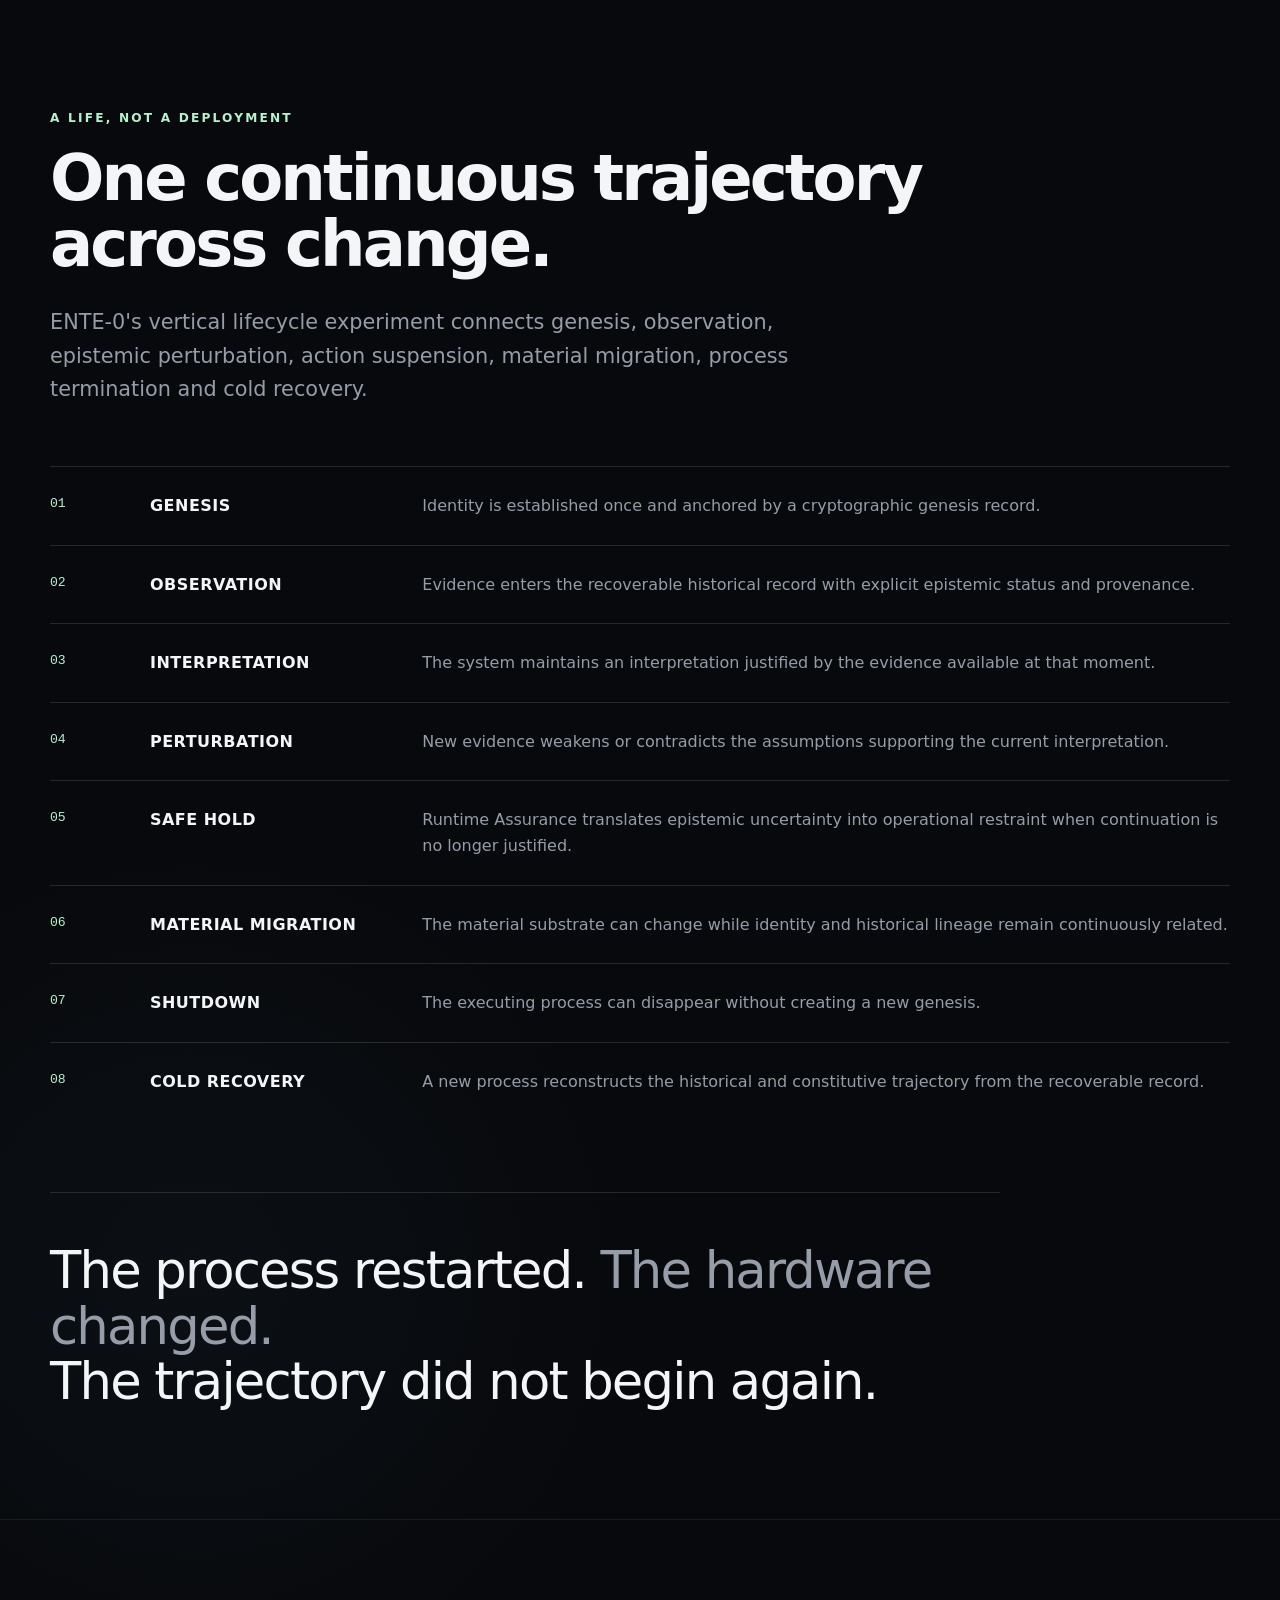
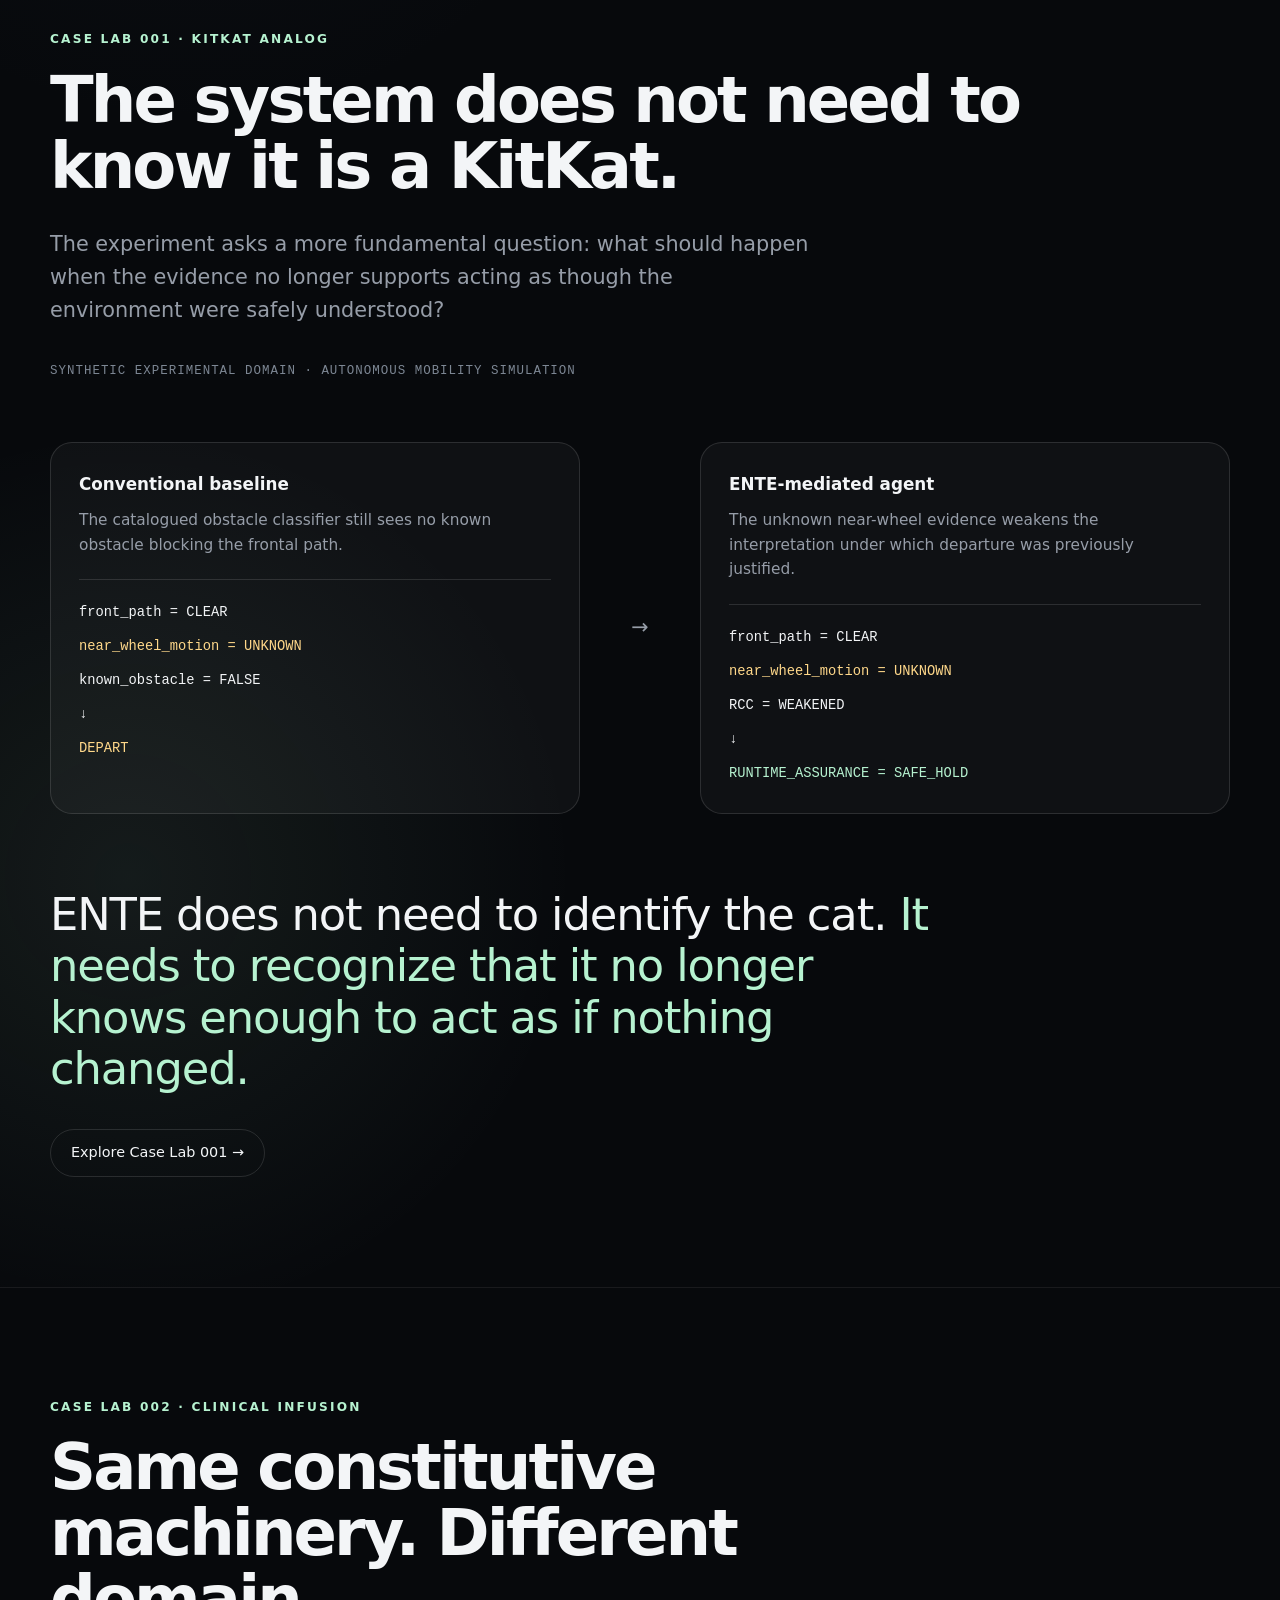
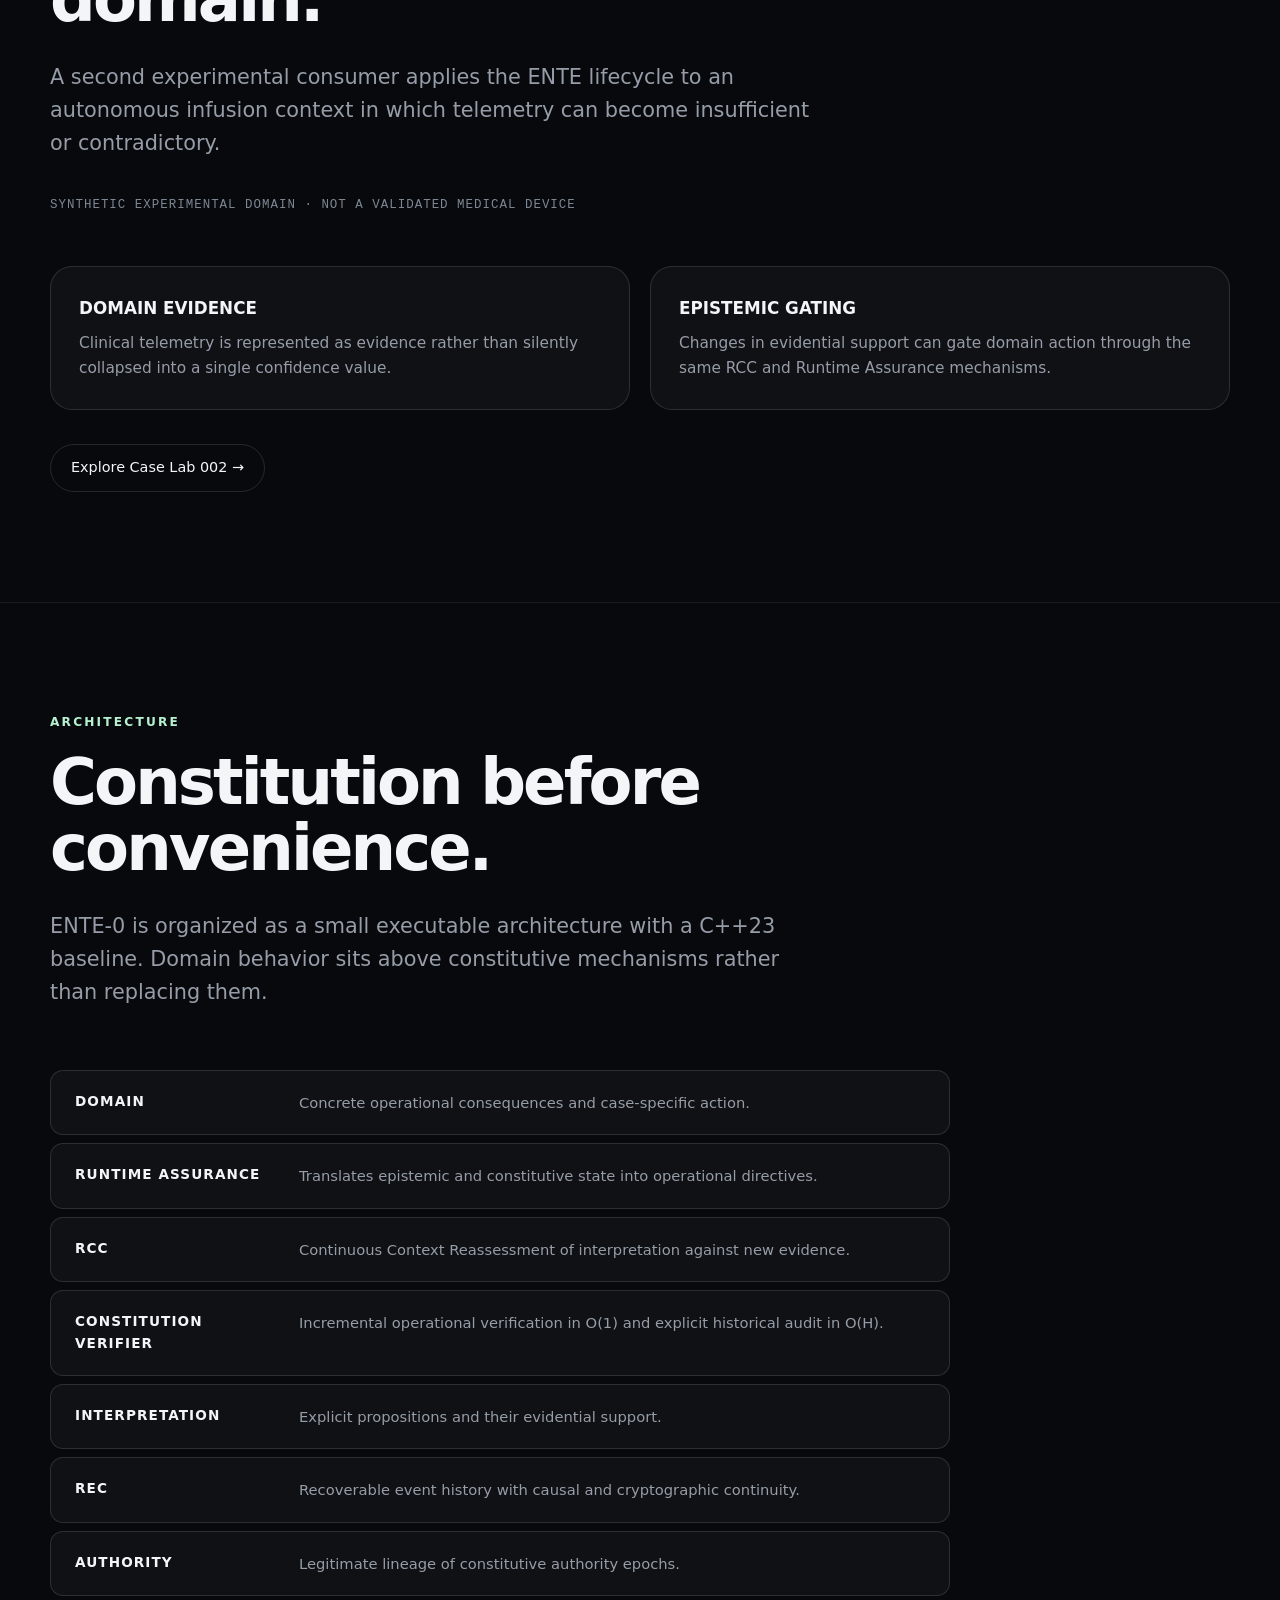
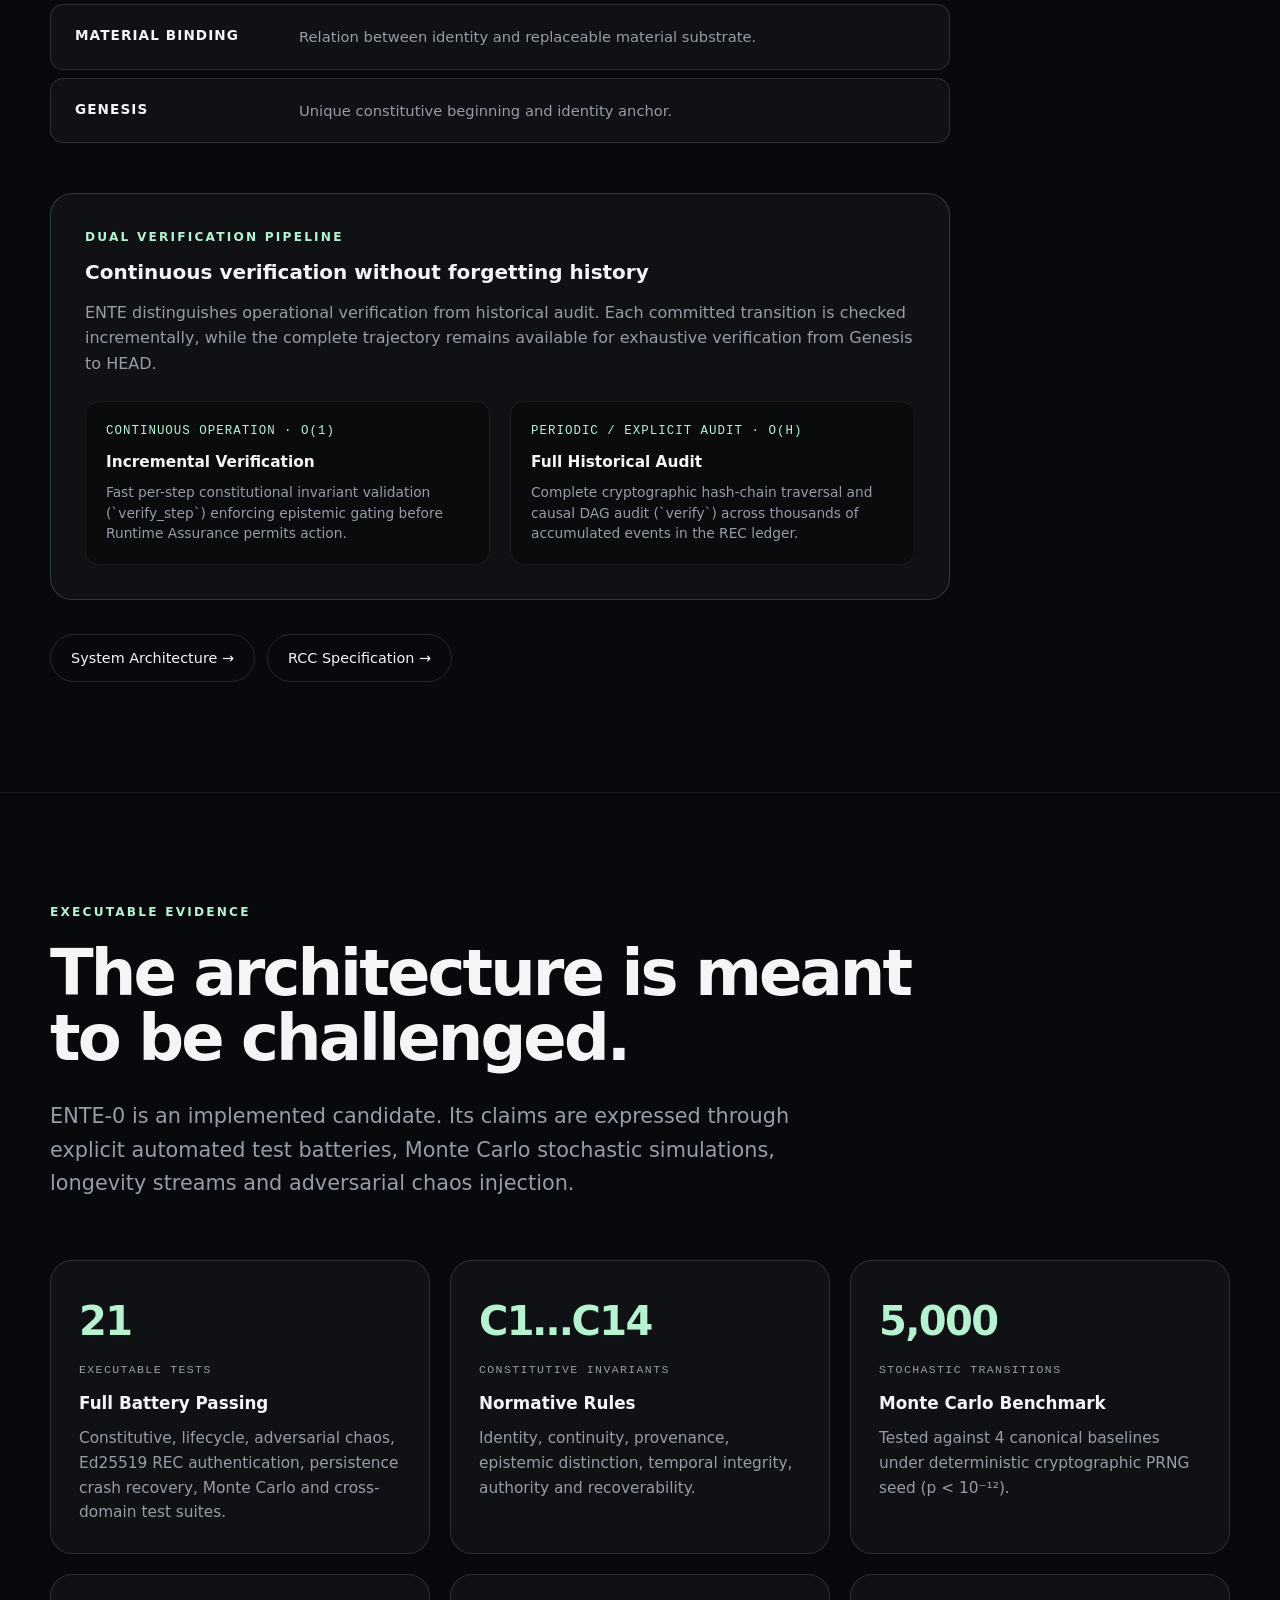
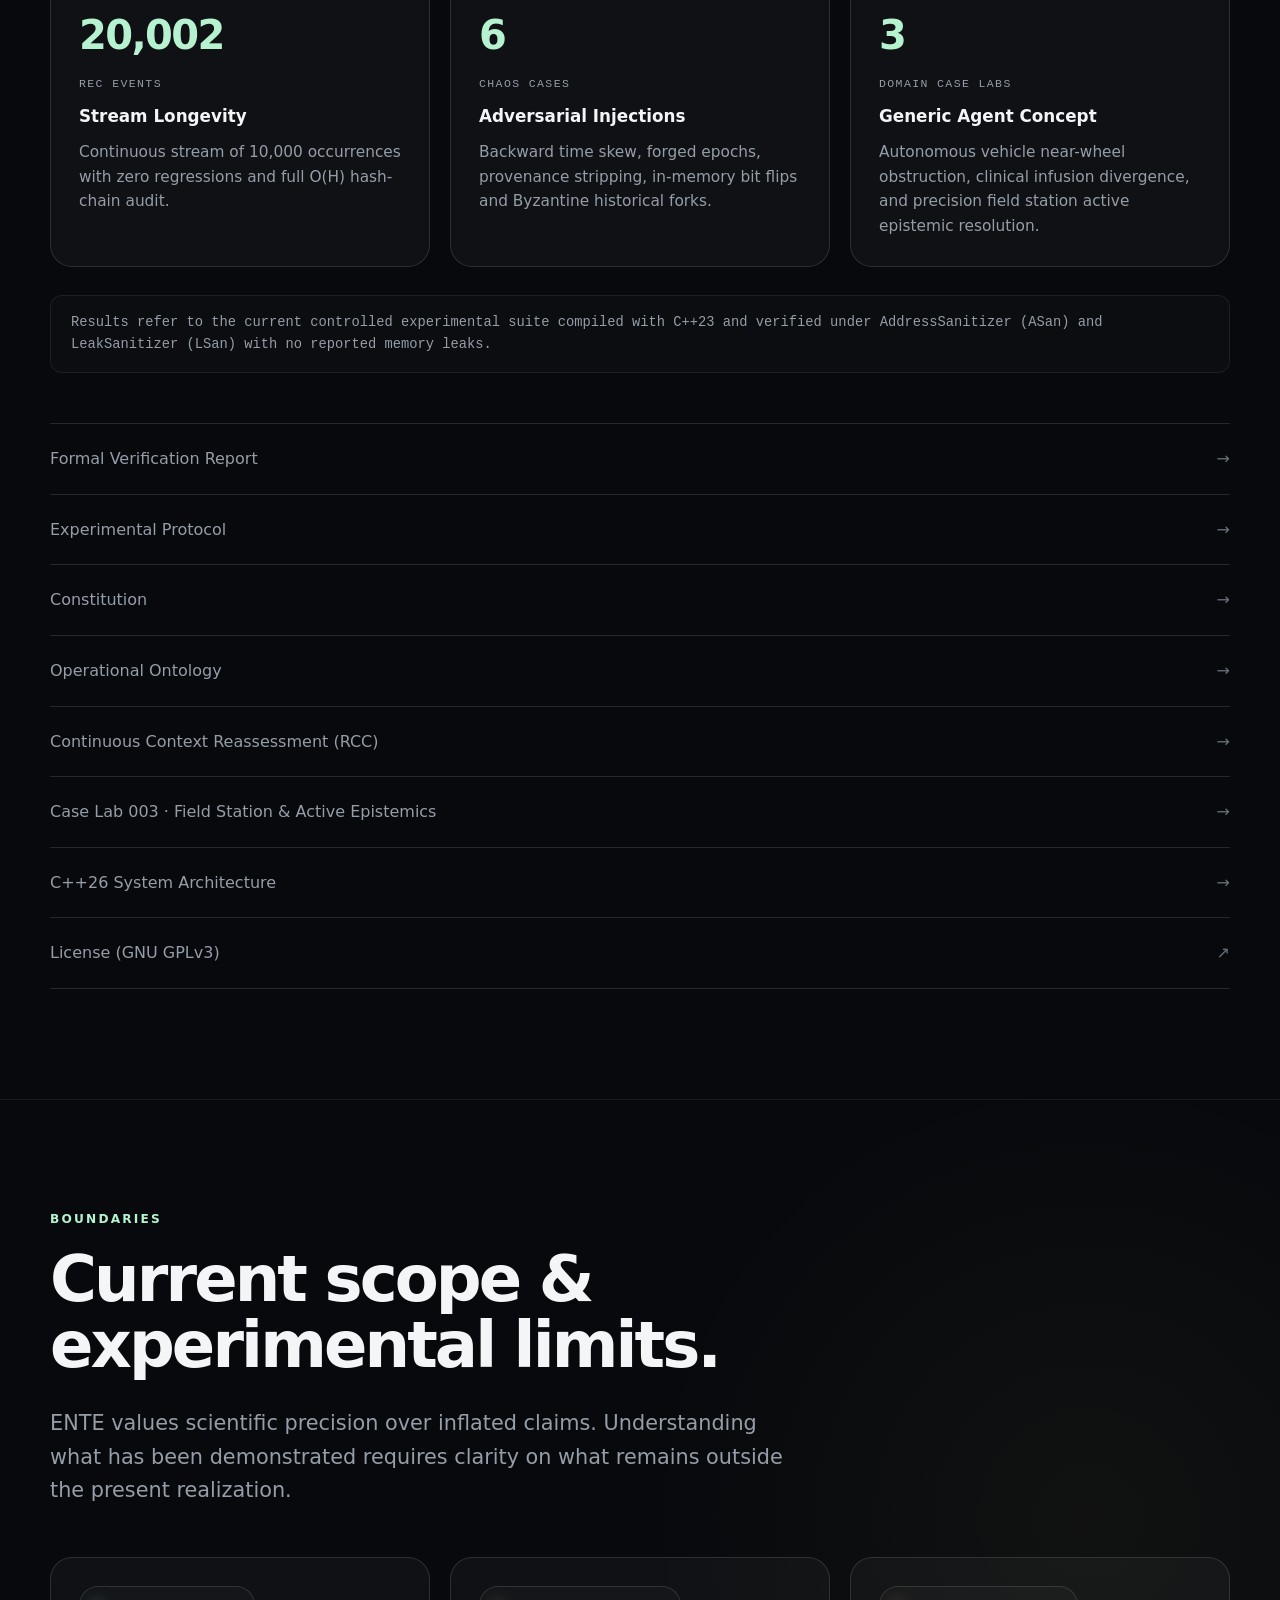
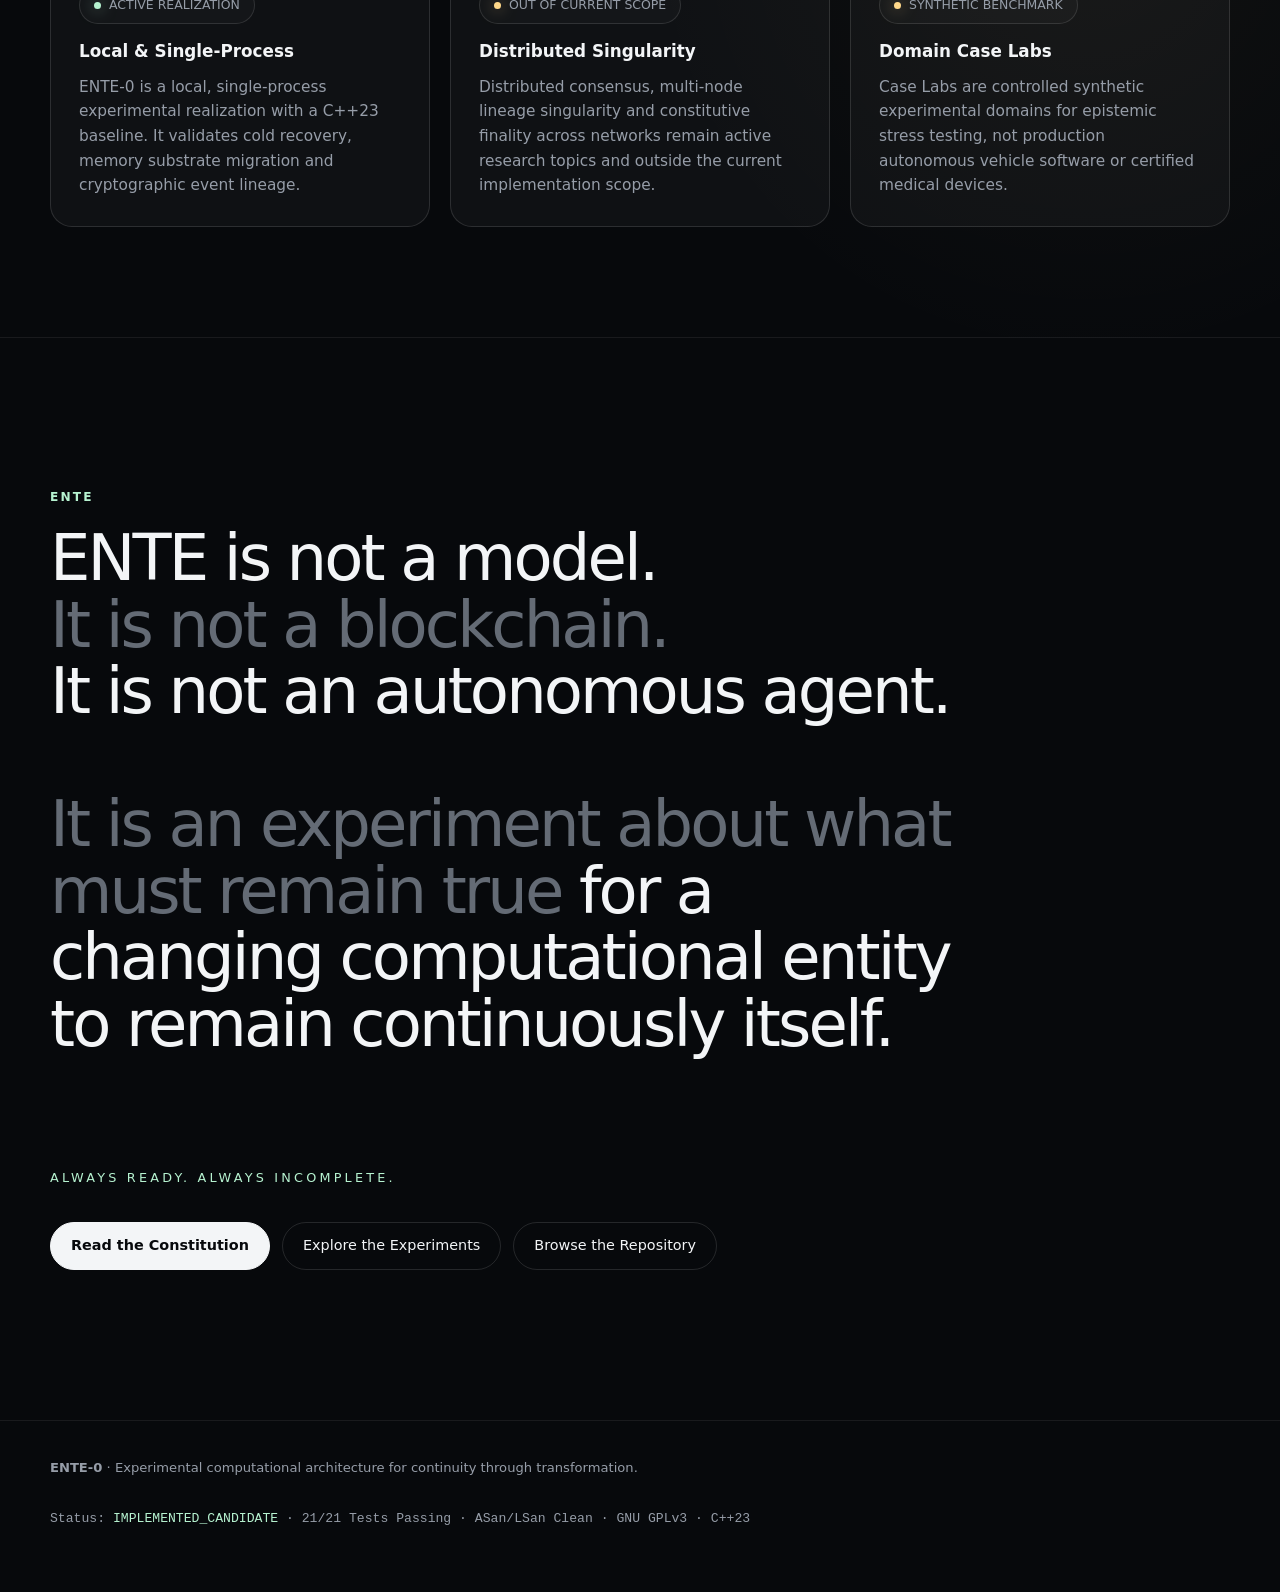
==== commit f96e6a0c: "feat(rec): authenticate durable history with Ed25519" ====
--- a/docs/index.html
+++ b/docs/index.html
@@ -1529,12 +1529,13 @@
         <div class="evidence-grid">
 
           <div class="card reveal">
-            <div class="evidence-number">20</div>
+            <div class="evidence-number">21</div>
             <div class="evidence-sublabel">EXECUTABLE TESTS</div>
             <h3>Full Battery Passing</h3>
             <p>
               Constitutive, lifecycle, adversarial chaos,
-              persistence crash recovery, Monte Carlo and cross-domain test suites.
+              Ed25519 REC authentication, persistence crash recovery,
+              Monte Carlo and cross-domain test suites.
             </p>
           </div>
 
@@ -1751,7 +1752,7 @@
       </div>
 
       <div class="mono" style="color:var(--muted)">
-        Status: <span style="color:var(--accent)">IMPLEMENTED_CANDIDATE</span> · 20/20 Tests Passing · ASan/LSan Clean · GNU GPLv3 · C++23
+        Status: <span style="color:var(--accent)">IMPLEMENTED_CANDIDATE</span> · 21/21 Tests Passing · ASan/LSan Clean · GNU GPLv3 · C++23
       </div>
     </div>
   </footer>
